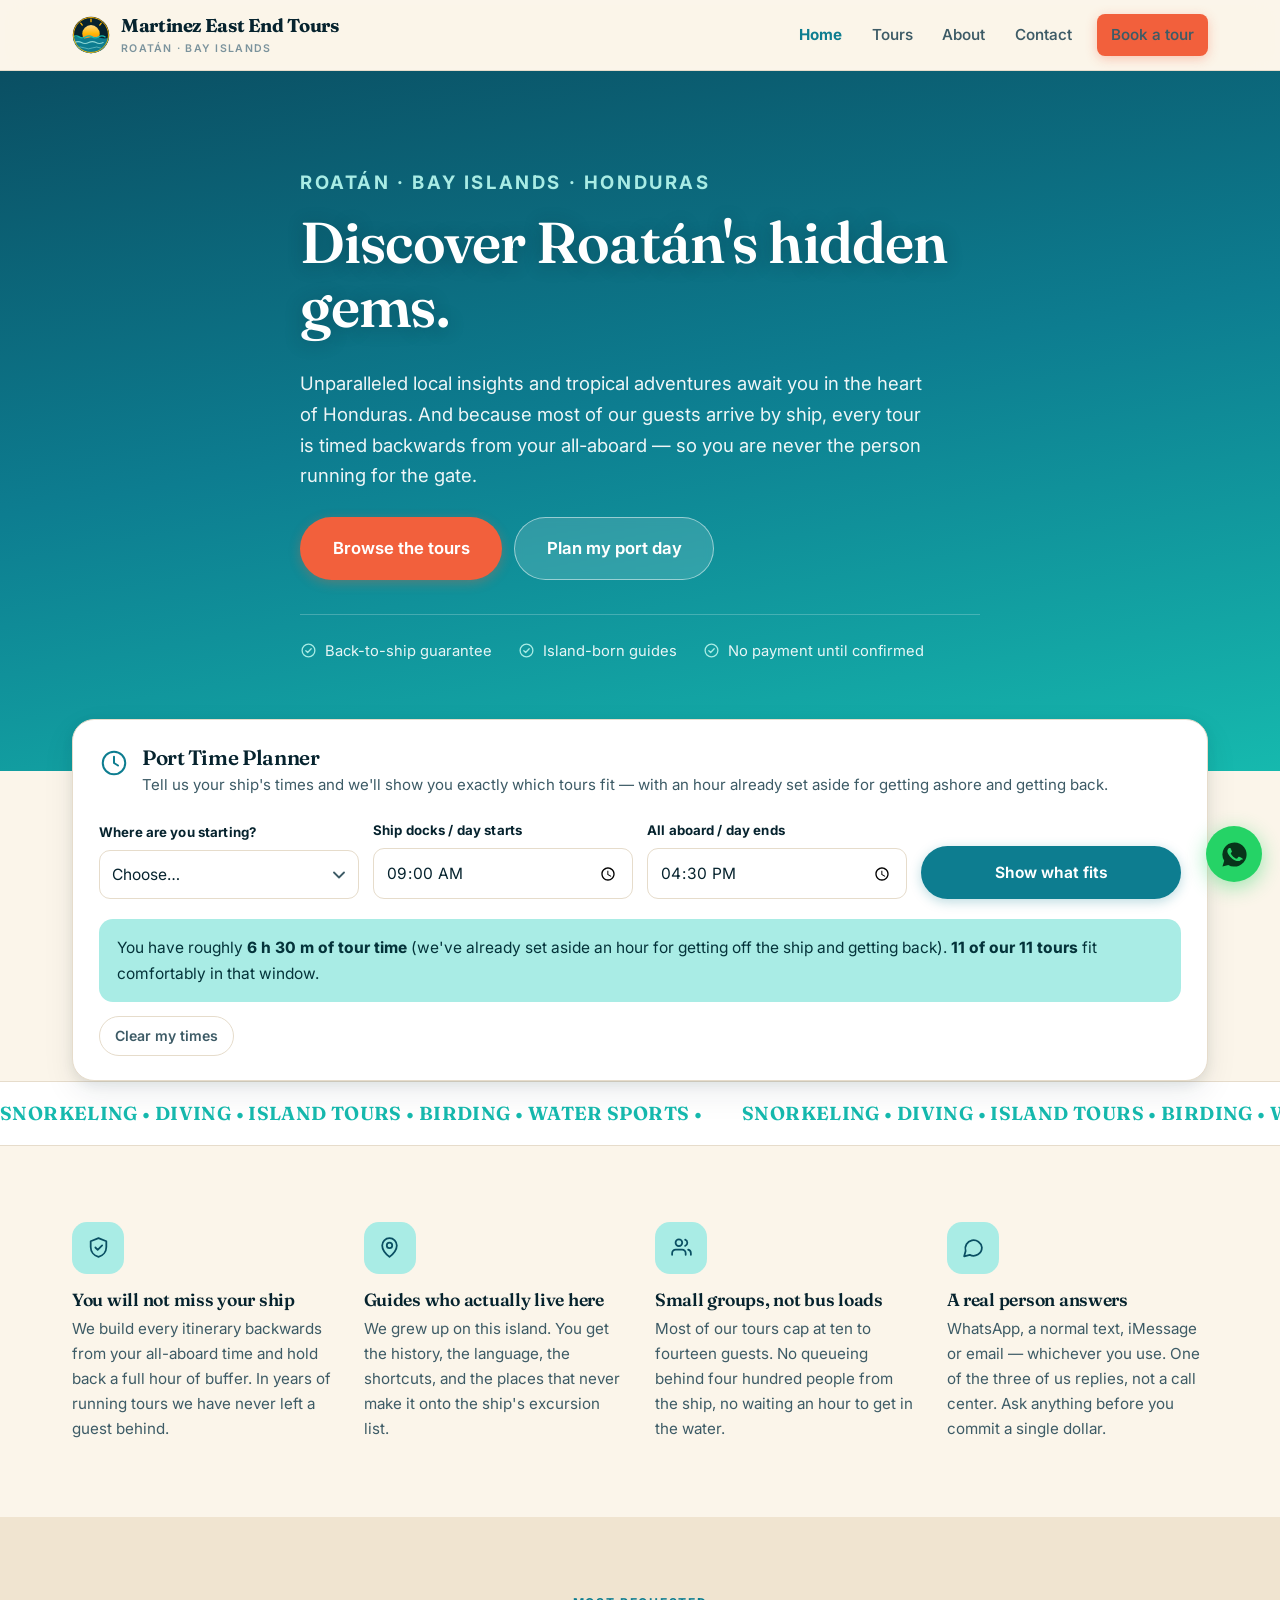
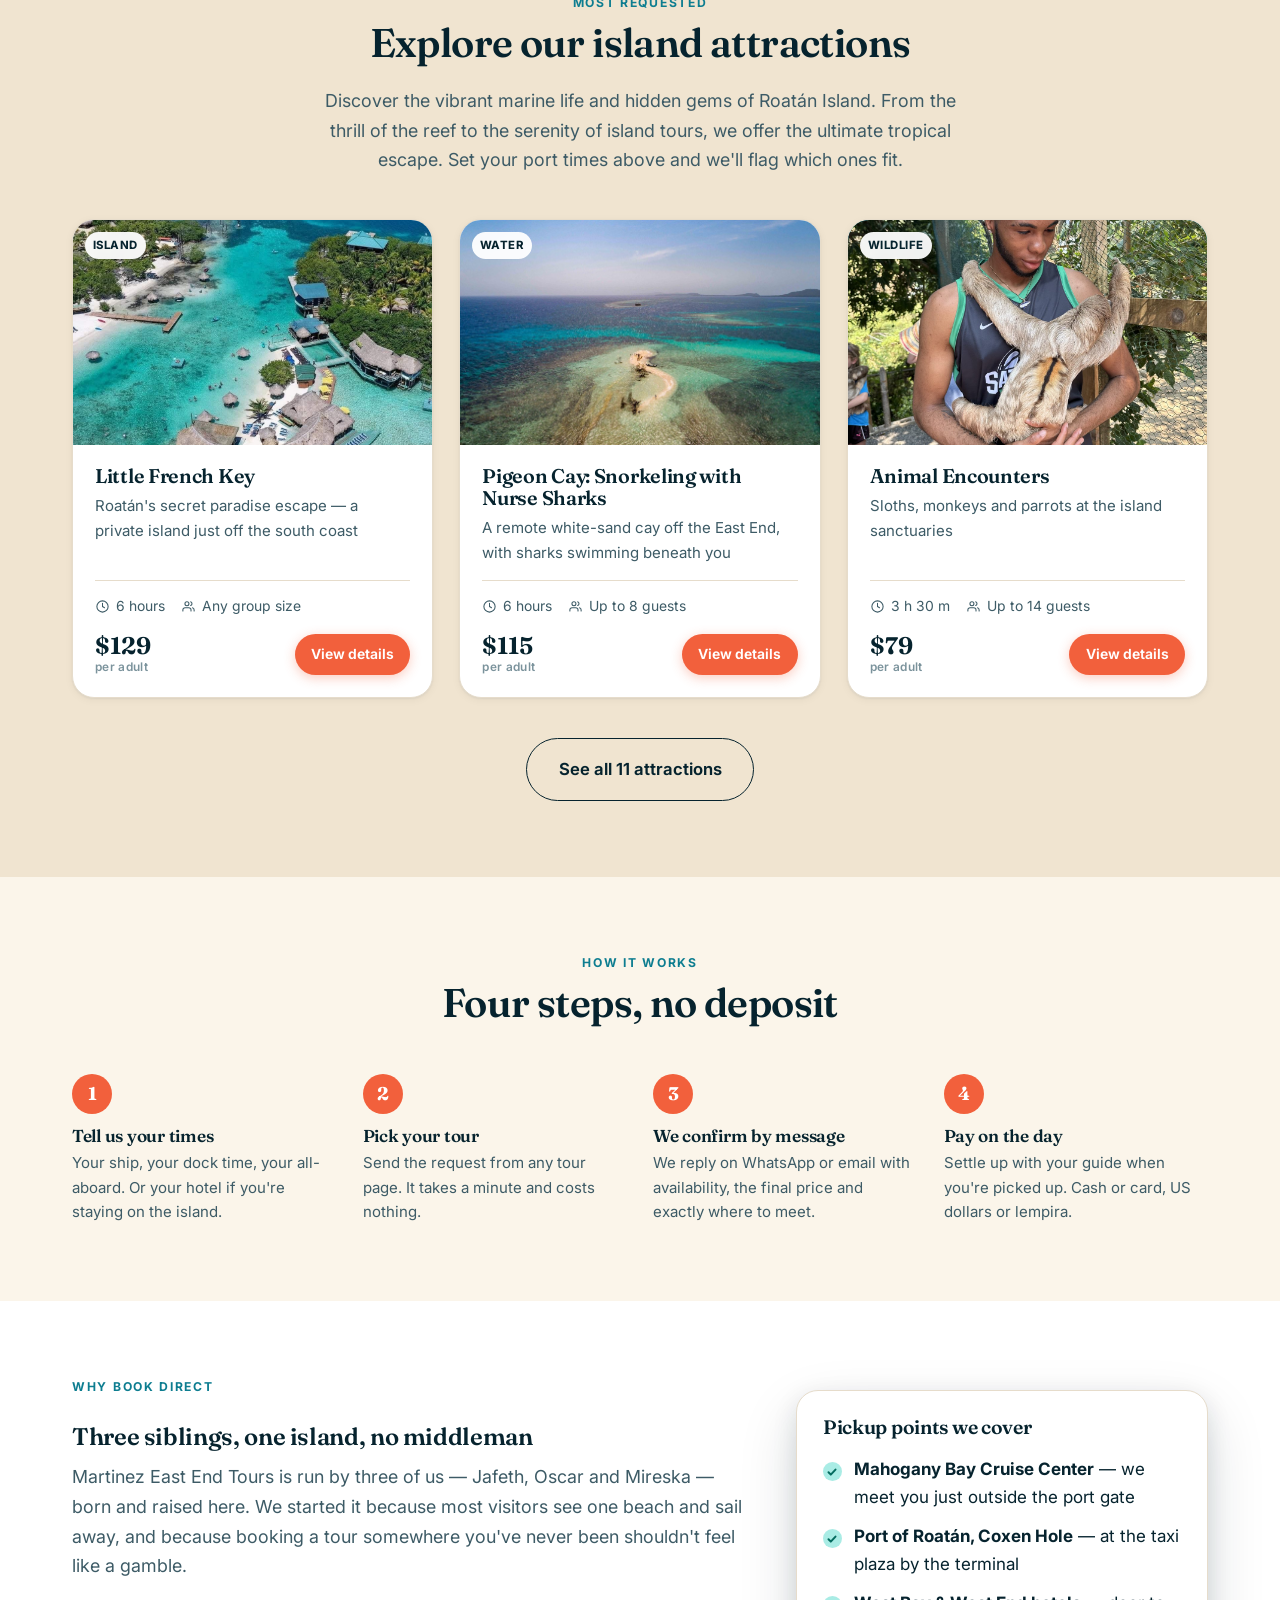
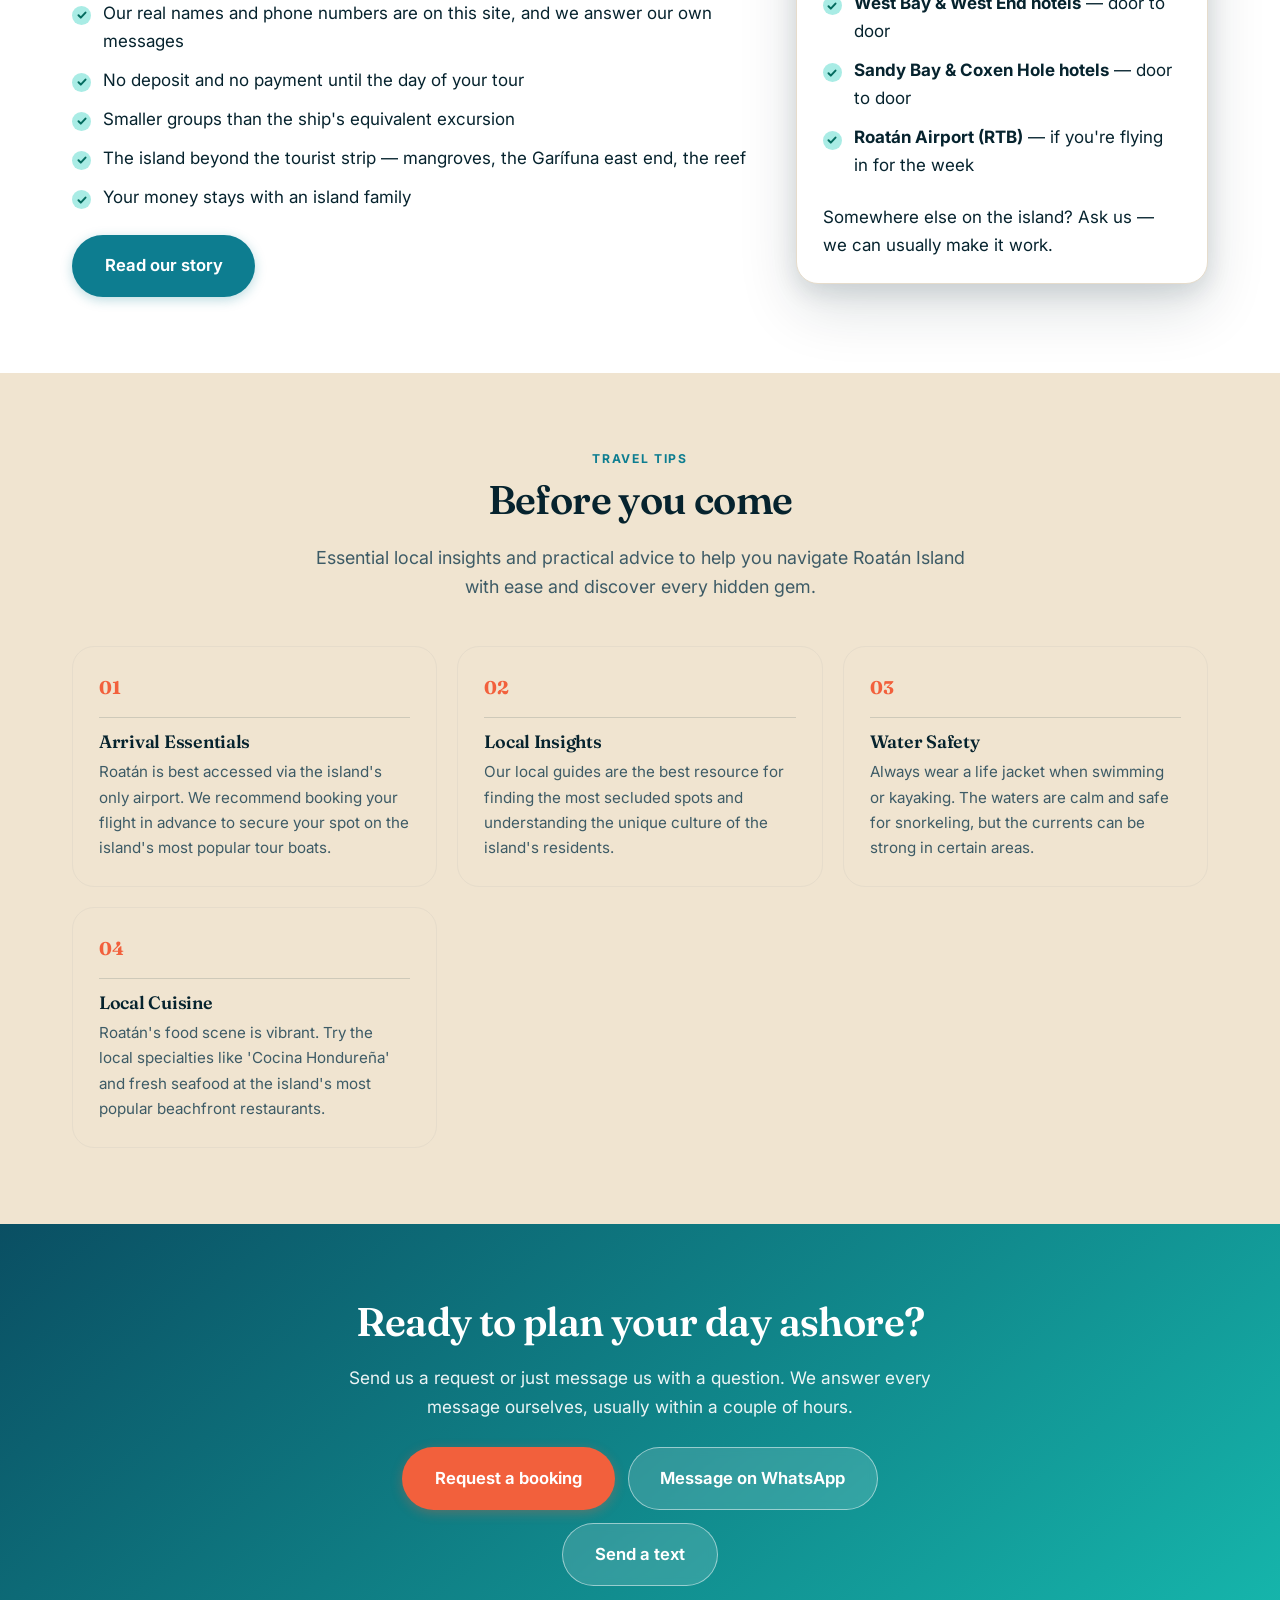
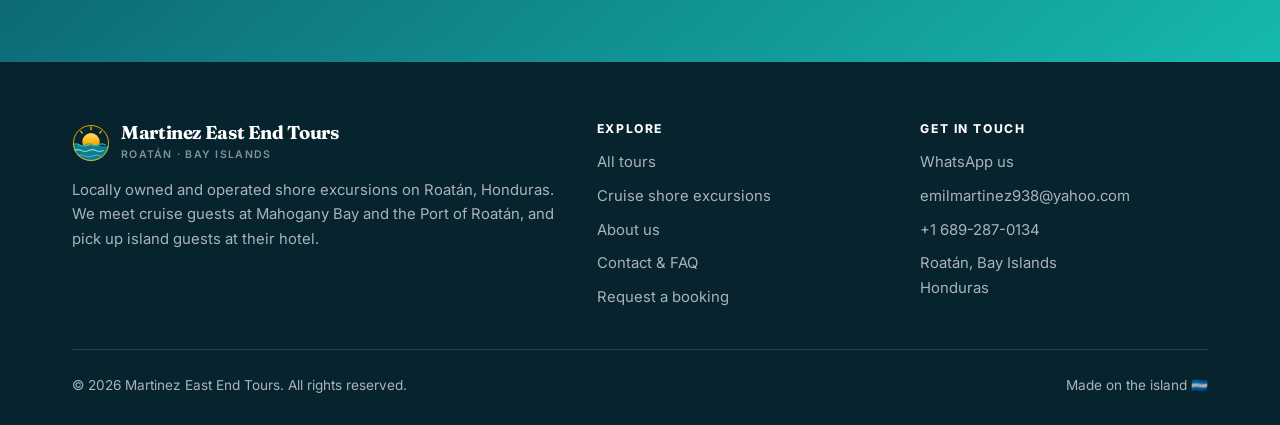
==== index.html @ 30868d9b "Replace the placeholder mark with the business's crest The site has carried a generic sun-and-waves " ====
<!DOCTYPE html>
<html lang="en">
<head>
<meta charset="utf-8">
<meta name="viewport" content="width=device-width, initial-scale=1">
<title>Roatán Shore Excursions &amp; Island Tours | Book Direct</title>
<meta name="description" content="Shore excursions in Roatán, Honduras, run by three siblings born on the island. The reef, the mangroves and the Garífuna east end — booked direct, no deposit, and every tour timed to get you back before all-aboard.">
<meta name="theme-color" content="#0d7d90">
<meta property="og:type" content="website">
<meta property="og:title" content="Roatán Shore Excursions &amp; Island Tours | Book Direct">
<meta property="og:description" content="Locally run shore excursions in Roatán, Honduras. Snorkel the reef, meet the monkeys, zip line the jungle — with pickup at Mahogany Bay and the Port of Roatán, and every tour timed to get you back before all-aboard.">
<meta property="og:locale" content="en_US">
<meta property="og:image" content="assets/img/logo-1024.png">
<meta name="twitter:card" content="summary">
<link rel="icon" type="image/svg+xml" href="assets/img/logo-icon.svg">
<link rel="icon" type="image/png" sizes="32x32" href="assets/img/icon-32.png">
<link rel="apple-touch-icon" sizes="180x180" href="assets/img/icon-180.png">
<link rel="preconnect" href="https://fonts.googleapis.com">
<link rel="preconnect" href="https://fonts.gstatic.com" crossorigin>
<link rel="stylesheet" href="https://fonts.googleapis.com/css2?family=Fraunces:opsz,wght@9..144,500;9..144,600;9..144,700&family=Inter:wght@400;500;600;700&display=swap">
<link rel="stylesheet" href="assets/css/styles.css">
</head>
<body>
<a class="skip" href="#main">Skip to content</a>
<header class="hdr">
  <div class="wrap hdr__in">
    <a class="brand" href="index.html">
      <img class="brand__mark" src="assets/img/logo-icon.svg" alt="" width="40" height="40">
      <span><span class="brand__name" data-site="name">Roatán Island Tours</span>
      <span class="brand__sub">Roatán · Bay Islands</span></span>
    </a>
    <button class="navtoggle" type="button" aria-label="Menu" aria-expanded="false"><span></span></button>
    <nav class="nav" aria-label="Main">
      <a href="index.html" aria-current="page">Home</a>
      <a href="tours.html">Tours</a>
      <a href="about.html">About</a>
      <a href="contact.html">Contact</a>
      <a class="btn btn--primary btn--sm" href="book.html">Book a tour</a>
    </nav>
  </div>
</header>
<main id="main">

  <section class="hero">
    <div class="wrap hero__in">
      <p class="eyebrow">Roatán · Bay Islands · Honduras</p>
      <h1>Discover Roatán's hidden gems.</h1>
      <p>Unparalleled local insights and tropical adventures await you in the heart of
         Honduras. And because most of our guests arrive by ship, every tour is timed
         backwards from your all-aboard — so you are never the person running for the gate.</p>
      <div class="hero__cta">
        <a class="btn btn--primary btn--lg" href="tours.html">Browse the tours</a>
        <a class="btn btn--light btn--lg" href="#planner-section">Plan my port day</a>
      </div>
      <div class="hero__trust">
        <span><svg width="17" height="17" viewBox="0 0 24 24" fill="none" stroke="#a9ece5" stroke-width="1.8" stroke-linecap="round" stroke-linejoin="round"><circle cx="12" cy="12" r="9"/><path d="M8.2 12.3l2.6 2.6 5-5.4"/></svg> Back-to-ship guarantee</span>
        <span><svg width="17" height="17" viewBox="0 0 24 24" fill="none" stroke="#a9ece5" stroke-width="1.8" stroke-linecap="round" stroke-linejoin="round"><circle cx="12" cy="12" r="9"/><path d="M8.2 12.3l2.6 2.6 5-5.4"/></svg> Island-born guides</span>
        <span><svg width="17" height="17" viewBox="0 0 24 24" fill="none" stroke="#a9ece5" stroke-width="1.8" stroke-linecap="round" stroke-linejoin="round"><circle cx="12" cy="12" r="9"/><path d="M8.2 12.3l2.6 2.6 5-5.4"/></svg> No payment until confirmed</span>
      </div>
    </div>
  </section>

  <section id="planner-section" class="wrap">
    <form class="planner planner--float" id="planner">
      <div class="planner__head">
        <svg width="30" height="30" viewBox="0 0 24 24" fill="none" stroke="#0d7d90" stroke-width="1.6" stroke-linecap="round" stroke-linejoin="round"><circle cx="12" cy="12" r="9"/><path d="M12 7v5l3.2 2"/></svg>
        <div>
          <h2>Port Time Planner</h2>
          <p>Tell us your ship's times and we'll show you exactly which tours fit — with an hour already set aside for getting ashore and getting back.</p>
        </div>
      </div>
      <div class="planner__grid">
        <div class="field">
          <label for="p-pickup">Where are you starting?</label>
          <select id="p-pickup" name="pickup">
            <option value="">Choose…</option>
            <option value="mahogany">Mahogany Bay Cruise Center</option>
            <option value="coxen">Port of Roatán (Coxen Hole)</option>
            <option value="hotel">My hotel on the island</option>
            <option value="airport">Roatán Airport (RTB)</option>
          </select>
        </div>
        <div class="field">
          <label for="p-arrive">Ship docks / day starts</label>
          <input type="time" id="p-arrive" name="arrive" value="09:00">
        </div>
        <div class="field">
          <label for="p-aboard">All aboard / day ends</label>
          <input type="time" id="p-aboard" name="aboard" value="16:30">
        </div>
        <div class="field">
          <span class="label" aria-hidden="true">&nbsp;</span>
          <button class="btn btn--sea" type="submit">Show what fits</button>
        </div>
      </div>
      <div class="planner__out" id="plannerOut" role="status" aria-live="polite"></div>
      <p style="margin:14px 0 0"><button type="button" class="chip" id="plannerReset">Clear my times</button></p>
    </form>
  </section>

  <div class="marquee" aria-hidden="true">
    <div class="marquee__in">
      <span>SNORKELING • DIVING • ISLAND TOURS • BIRDING • WATER SPORTS •</span>
      <span>SNORKELING • DIVING • ISLAND TOURS • BIRDING • WATER SPORTS •</span>
    </div>
  </div>

  <section class="section">
    <div class="wrap">
      <div class="feats">
        <div class="feat">
          <div class="feat__ico"><svg width="25" height="25" viewBox="0 0 24 24" fill="none" stroke="#0a4f63" stroke-width="1.7" stroke-linecap="round" stroke-linejoin="round"><path d="M12 3l7.5 3v5.5c0 4.5-3.1 8.3-7.5 9.5-4.4-1.2-7.5-5-7.5-9.5V6z"/><path d="M9 12l2.2 2.2L15.5 10"/></svg></div>
          <h3>You will not miss your ship</h3>
          <p>We build every itinerary backwards from your all-aboard time and hold back a full hour of buffer. In years of running tours we have never left a guest behind.</p>
        </div>
        <div class="feat">
          <div class="feat__ico"><svg width="25" height="25" viewBox="0 0 24 24" fill="none" stroke="#0a4f63" stroke-width="1.7" stroke-linecap="round" stroke-linejoin="round"><path d="M12 21s7-5.6 7-11a7 7 0 1 0-14 0c0 5.4 7 11 7 11z"/><circle cx="12" cy="10" r="2.6"/></svg></div>
          <h3>Guides who actually live here</h3>
          <p>We grew up on this island. You get the history, the language, the shortcuts, and the places that never make it onto the ship's excursion list.</p>
        </div>
        <div class="feat">
          <div class="feat__ico"><svg width="25" height="25" viewBox="0 0 24 24" fill="none" stroke="#0a4f63" stroke-width="1.7" stroke-linecap="round" stroke-linejoin="round"><path d="M16 19v-1.6a3.4 3.4 0 0 0-3.4-3.4H6.4A3.4 3.4 0 0 0 3 17.4V19"/><circle cx="9.5" cy="7.5" r="3.2"/><path d="M21 19v-1.6a3.4 3.4 0 0 0-2.6-3.3"/><path d="M15.5 4.5a3.2 3.2 0 0 1 0 6"/></svg></div>
          <h3>Small groups, not bus loads</h3>
          <p>Most of our tours cap at ten to fourteen guests. No queueing behind four hundred people from the ship, no waiting an hour to get in the water.</p>
        </div>
        <div class="feat">
          <div class="feat__ico"><svg width="25" height="25" viewBox="0 0 24 24" fill="none" stroke="#0a4f63" stroke-width="1.7" stroke-linecap="round" stroke-linejoin="round"><path d="M21 12a8 8 0 0 1-11.6 7.1L4 20.5l1.4-5.2A8 8 0 1 1 21 12z"/></svg></div>
          <h3>A real person answers</h3>
          <p>WhatsApp, a normal text, iMessage or email — whichever you use. One of the three of us replies, not a call center. Ask anything before you commit a single dollar.</p>
        </div>
      </div>
    </div>
  </section>

  <section class="section section--sand">
    <div class="wrap">
      <div class="center narrow" style="margin-bottom:44px">
        <p class="eyebrow">Most requested</p>
        <h2>Explore our island attractions</h2>
        <p class="lede">Discover the vibrant marine life and hidden gems of Roatán Island. From the thrill of the reef to the serenity of island tours, we offer the ultimate tropical escape. Set your port times above and we'll flag which ones fit.</p>
      </div>
      <div class="grid" id="featured"></div>
      <div class="center" style="margin-top:40px">
        <a class="btn btn--ghost btn--lg" href="tours.html">See all 11 attractions</a>
      </div>
    </div>
  </section>

  <section class="section">
    <div class="wrap">
      <div class="center narrow" style="margin-bottom:48px">
        <p class="eyebrow">How it works</p>
        <h2>Four steps, no deposit</h2>
      </div>
      <div class="steps">
        <div class="step">
          <h3>Tell us your times</h3>
          <p>Your ship, your dock time, your all-aboard. Or your hotel if you're staying on the island.</p>
        </div>
        <div class="step">
          <h3>Pick your tour</h3>
          <p>Send the request from any tour page. It takes a minute and costs nothing.</p>
        </div>
        <div class="step">
          <h3>We confirm by message</h3>
          <p>We reply on WhatsApp or email with availability, the final price and exactly where to meet.</p>
        </div>
        <div class="step">
          <h3>Pay on the day</h3>
          <p>Settle up with your guide when you're picked up. Cash or card, US dollars or lempira.</p>
        </div>
      </div>
    </div>
  </section>

  <section class="section section--white">
    <div class="wrap">
      <div class="detail" style="align-items:center">
        <div>
          <p class="eyebrow">Why book direct</p>
          <h2>Three siblings, one island, no middleman</h2>
          <p class="lede">Martinez East End Tours is run by three of us — Jafeth, Oscar and Mireska — born and raised here. We started it because most visitors see one beach and sail away, and because booking a tour somewhere you've never been shouldn't feel like a gamble.</p>
          <ul class="ticks">
            <li>Our real names and phone numbers are on this site, and we answer our own messages</li>
            <li>No deposit and no payment until the day of your tour</li>
            <li>Smaller groups than the ship's equivalent excursion</li>
            <li>The island beyond the tourist strip — mangroves, the Garífuna east end, the reef</li>
            <li>Your money stays with an island family</li>
          </ul>
          <a class="btn btn--sea btn--lg" href="about.html">Read our story</a>
        </div>
        <div>
          <div class="planner" style="box-shadow:var(--shadow-lg)">
            <h3 style="margin-bottom:16px">Pickup points we cover</h3>
            <ul class="ticks">
              <li><strong>Mahogany Bay Cruise Center</strong> — we meet you just outside the port gate</li>
              <li><strong>Port of Roatán, Coxen Hole</strong> — at the taxi plaza by the terminal</li>
              <li><strong>West Bay &amp; West End hotels</strong> — door to door</li>
              <li><strong>Sandy Bay &amp; Coxen Hole hotels</strong> — door to door</li>
              <li><strong>Roatán Airport (RTB)</strong> — if you're flying in for the week</li>
            </ul>
            <p class="hint" style="margin:0">Somewhere else on the island? Ask us — we can usually make it work.</p>
          </div>
        </div>
      </div>
    </div>
  </section>

  <!-- =====================================================================
       ✏️  REAL REVIEWS GO HERE
       Once you have genuine reviews from guests, paste them in below and
       delete this comment. Never publish invented reviews — it is illegal
       in many countries and it is the fastest way to lose a Tripadvisor
       listing. Ask every happy guest for one; you will have plenty quickly.

       <section class="section section--sand">
         <div class="wrap">
           <div class="center narrow" style="margin-bottom:44px">
             <p class="eyebrow">Guest reviews</p>
             <h2>What our guests say</h2>
           </div>
           <div class="grid">
             <article class="card"><div class="card__body">
               <p>"Their words here."</p>
               <p class="card__tag"><strong>Guest name</strong> · Ship or month</p>
             </div></article>
           </div>
         </div>
       </section>
  ====================================================================== -->

  <section class="section section--sand">
    <div class="wrap">
      <div class="center narrow" style="margin-bottom:44px">
        <p class="eyebrow">Travel tips</p>
        <h2>Before you come</h2>
        <p class="lede">Essential local insights and practical advice to help you navigate Roatán Island with ease and discover every hidden gem.</p>
      </div>
      <div class="tips" id="tips"></div>
    </div>
  </section>

  <section class="section cta">
    <div class="wrap narrow">
      <h2>Ready to plan your day ashore?</h2>
      <p>Send us a request or just message us with a question. We answer every message ourselves, usually within a couple of hours.</p>
      <div class="cta__btns">
        <a class="btn btn--primary btn--lg" href="book.html">Request a booking</a>
        <a class="btn btn--light btn--lg" data-wa="" href="#">Message on WhatsApp</a>
        <a class="btn btn--light btn--lg" data-sms="" href="#">Send a text</a>
      </div>
    </div>
  </section>

</main>
<footer class="ftr">
  <div class="wrap">
    <div class="ftr__grid">
      <div class="ftr__brand">
        <a class="brand" href="index.html">
          <img class="brand__mark" src="assets/img/logo-icon.svg" alt="" width="40" height="40">
          <span><span class="brand__name" data-site="name">Roatán Island Tours</span>
          <span class="brand__sub">Roatán · Bay Islands</span></span>
        </a>
        <p>Locally owned and operated shore excursions on Roatán, Honduras. We meet cruise guests at Mahogany Bay and the Port of Roatán, and pick up island guests at their hotel.</p>
        <div class="ftr__social">
          <a data-social="facebook" href="#" aria-label="Facebook"><svg width="19" height="19" viewBox="0 0 24 24" fill="currentColor"><path d="M14 9h3V6h-3c-2.2 0-4 1.8-4 4v2H8v3h2v7h3v-7h3l1-3h-4v-2c0-.6.4-1 1-1z"/></svg></a>
          <a data-social="instagram" href="#" aria-label="Instagram"><svg width="19" height="19" viewBox="0 0 24 24" fill="none" stroke="currentColor" stroke-width="1.9"><rect x="3.5" y="3.5" width="17" height="17" rx="5"/><circle cx="12" cy="12" r="3.8"/><circle cx="17.2" cy="6.9" r="1.2" fill="currentColor" stroke="none"/></svg></a>
          <a data-social="tripadvisor" href="#" aria-label="Tripadvisor"><svg width="19" height="19" viewBox="0 0 24 24" fill="none" stroke="currentColor" stroke-width="1.9"><circle cx="7.5" cy="12.5" r="4"/><circle cx="16.5" cy="12.5" r="4"/><path d="M7.5 12.5h.01M16.5 12.5h.01" stroke-width="2.6" stroke-linecap="round"/><path d="M9 7.5c2-1 4-1 6 0"/></svg></a>
        </div>
      </div>
      <div>
        <h4>Explore</h4>
        <ul>
          <li><a href="tours.html">All tours</a></li>
          <li><a href="tours.html">Cruise shore excursions</a></li>
          <li><a href="about.html">About us</a></li>
          <li><a href="contact.html">Contact &amp; FAQ</a></li>
          <li><a href="book.html">Request a booking</a></li>
        </ul>
      </div>
      <div>
        <h4>Get in touch</h4>
        <ul>
          <li><a data-wa="" href="#">WhatsApp us</a></li>
          <li><a data-mailto href="#"></a></li>
          <li><a data-tel href="#"></a></li>
          <li>Roatán, Bay Islands<br>Honduras</li>
        </ul>
      </div>
    </div>
    <div class="ftr__base">
      <span>&copy; <span id="year">2026</span> <span data-site="name">Roatán Island Tours</span>. All rights reserved.</span>
      <span>Made on the island 🇭🇳</span>
    </div>
  </div>
</footer>
<a class="wafloat" data-wa="" href="#" aria-label="Chat with us on WhatsApp">
  <svg width="29" height="29" viewBox="0 0 24 24" fill="#08341a"><path d="M12 2a10 10 0 0 0-8.5 15.2L2 22l4.9-1.4A10 10 0 1 0 12 2zm5.6 14.1c-.2.7-1.4 1.3-1.9 1.3-.5.1-1.1.1-1.8-.1-.4-.1-1-.3-1.7-.6-2.9-1.3-4.8-4.3-5-4.5-.1-.2-1.1-1.5-1.1-2.9s.7-2 1-2.3c.2-.3.5-.4.7-.4h.5c.2 0 .4 0 .6.5s.8 2 .9 2.1c.1.2.1.3 0 .5s-.2.4-.3.5l-.4.5c-.2.2-.3.3-.1.7.2.3.9 1.5 1.9 2.4 1.3 1.1 2.3 1.5 2.6 1.6.3.2.5.1.7-.1s.8-.9 1-1.2c.2-.3.4-.3.7-.2s1.8.9 2.1 1c.3.2.5.2.6.4.1.1.1.6-.1 1.3z"/></svg>
</a>
<script src="assets/js/data.js"></script>
<script src="assets/js/app.js"></script>
</body>
</html>
---- assets/css/styles.css ----
/* =====================================================================
   Roatán Island Tours — stylesheet
   Palette: deep sea, turquoise shallows, sand, coral, sun
   ===================================================================== */

:root{
  --ink:        #06232e;
  --ink-soft:   #3d5b66;
  --ink-faint:  #7b939c;
  --sea-deep:   #0a4f63;
  --sea:        #0d7d90;
  --turq:       #16b9ae;
  --turq-light: #a9ece5;
  --sand:       #fbf5ea;
  --sand-deep:  #f0e4d0;
  --coral:      #f2603c;
  --coral-dark: #d64a28;
  --sun:        #ffb703;
  --white:      #ffffff;
  --line:       #e6dccb;

  --radius:   14px;
  --radius-lg:22px;
  --shadow-sm: 0 1px 2px rgba(6,35,46,.06), 0 2px 8px rgba(6,35,46,.05);
  --shadow:    0 4px 12px rgba(6,35,46,.08), 0 12px 32px rgba(6,35,46,.08);
  --shadow-lg: 0 8px 24px rgba(6,35,46,.12), 0 24px 60px rgba(6,35,46,.14);

  --serif: "Fraunces", "Iowan Old Style", Georgia, "Times New Roman", serif;
  --sans:  "Inter", -apple-system, BlinkMacSystemFont, "Segoe UI", Roboto, Helvetica, Arial, sans-serif;

  --wrap: 1180px;
}

*,*::before,*::after{ box-sizing:border-box; }

html{ scroll-behavior:smooth; -webkit-text-size-adjust:100%; }
@media (prefers-reduced-motion:reduce){
  html{ scroll-behavior:auto; }
  *,*::before,*::after{ animation-duration:.001ms!important; transition-duration:.001ms!important; }
}

body{
  margin:0;
  font-family:var(--sans);
  font-size:17px;
  line-height:1.65;
  color:var(--ink);
  background:var(--sand);
  -webkit-font-smoothing:antialiased;
}

img{ max-width:100%; display:block; }
a{ color:var(--sea); }

h1,h2,h3,h4{
  font-family:var(--serif);
  font-weight:600;
  line-height:1.12;
  letter-spacing:-.015em;
  color:var(--ink);
  margin:0 0 .5em;
}
h1{ font-size:clamp(2.1rem, 5.2vw, 3.6rem); }
h2{ font-size:clamp(1.65rem, 3.4vw, 2.5rem); }
h3{ font-size:1.22rem; }
p{ margin:0 0 1em; }

.wrap{ width:100%; max-width:var(--wrap); margin-inline:auto; padding-inline:22px; }
.section{ padding:76px 0; }
.section--tight{ padding:48px 0; }
.section--sand{ background:var(--sand-deep); }
.section--white{ background:var(--white); }
.center{ text-align:center; }
.narrow{ max-width:660px; margin-inline:auto; }

.eyebrow{
  font-size:.76rem; font-weight:700; letter-spacing:.14em; text-transform:uppercase;
  color:var(--sea); margin:0 0 .7em;
}
.lede{ font-size:1.12rem; color:var(--ink-soft); }

/* ---------- buttons ---------- */
.btn{
  display:inline-flex; align-items:center; justify-content:center; gap:.5em;
  font:inherit; font-weight:650; font-size:.97rem;
  padding:.82em 1.5em; border-radius:100px; border:1.5px solid transparent;
  text-decoration:none; cursor:pointer; text-align:center;
  transition:transform .16s ease, box-shadow .16s ease, background .16s ease, color .16s ease;
}
.btn:active{ transform:translateY(1px); }
.btn--primary{ background:var(--coral); color:#fff; box-shadow:0 3px 12px rgba(242,96,60,.32); }
.btn--primary:hover{ background:var(--coral-dark); box-shadow:0 6px 20px rgba(242,96,60,.4); }
.btn--sea{ background:var(--sea); color:#fff; box-shadow:0 3px 12px rgba(13,125,144,.28); }
.btn--sea:hover{ background:var(--sea-deep); }
.btn--ghost{ background:transparent; color:var(--ink); border-color:var(--ink); }
.btn--ghost:hover{ background:var(--ink); color:#fff; }
.btn--light{ background:rgba(255,255,255,.14); color:#fff; border-color:rgba(255,255,255,.5); backdrop-filter:blur(4px); }
.btn--light:hover{ background:#fff; color:var(--ink); }
.btn--wa{ background:#25d366; color:#08341a; box-shadow:0 3px 12px rgba(37,211,102,.34); }
.btn--wa:hover{ background:#1eb955; }
.btn--block{ width:100%; }
.btn--lg{ padding:1em 1.9em; font-size:1.04rem; }
.btn--sm{ padding:.6em 1.1em; font-size:.87rem; }

/* ---------- header ---------- */
.hdr{
  position:sticky; top:0; z-index:60;
  background:rgba(251,245,234,.93);
  backdrop-filter:saturate(1.6) blur(12px);
  border-bottom:1px solid var(--line);
}
.hdr__in{ display:flex; align-items:center; gap:20px; min-height:70px; }
.brand{ display:flex; align-items:center; gap:11px; text-decoration:none; color:var(--ink); margin-right:auto; }
.brand__mark{ flex:none; width:38px; height:38px; }
.brand__name{ font-family:var(--serif); font-weight:700; font-size:1.16rem; line-height:1.1; letter-spacing:-.02em; }
.brand__sub{ display:block; font-family:var(--sans); font-size:.66rem; font-weight:600;
  letter-spacing:.12em; text-transform:uppercase; color:var(--ink-faint); }

.nav{ display:flex; align-items:center; gap:4px; }
.nav a{
  text-decoration:none; color:var(--ink-soft); font-weight:550; font-size:.95rem;
  padding:.5em .85em; border-radius:8px; transition:color .15s, background .15s;
}
.nav a:hover{ color:var(--ink); background:rgba(13,125,144,.09); }
.nav a[aria-current="page"]{ color:var(--sea); font-weight:700; }
.hdr .btn{ margin-left:8px; }

.navtoggle{
  display:none; width:44px; height:44px; border:1px solid var(--line); border-radius:11px;
  background:var(--white); cursor:pointer; padding:0; align-items:center; justify-content:center;
}
.navtoggle span{ display:block; width:19px; height:2px; background:var(--ink); border-radius:2px; position:relative; }
.navtoggle span::before,.navtoggle span::after{
  content:""; position:absolute; left:0; width:19px; height:2px; background:var(--ink); border-radius:2px;
}
.navtoggle span::before{ top:-6px; } .navtoggle span::after{ top:6px; }

@media (max-width:900px){
  .navtoggle{ display:flex; }
  .nav{
    position:absolute; top:100%; left:0; right:0; flex-direction:column; align-items:stretch; gap:2px;
    background:var(--white); border-bottom:1px solid var(--line); padding:12px 22px 20px;
    box-shadow:var(--shadow); display:none;
  }
  .nav[data-open="true"]{ display:flex; }
  .nav a{ padding:.75em .6em; font-size:1.02rem; }
  .hdr .btn{ margin:8px 0 0; }
}

/* ---------- hero ---------- */
.hero{ position:relative; overflow:hidden; background:linear-gradient(170deg,#0a4f63 0%,#0d7d90 48%,#16b9ae 100%); color:#fff; }
.hero__art{ position:absolute; inset:0; width:100%; height:100%; object-fit:cover; opacity:.9; }
.hero__in{ position:relative; z-index:2; padding:96px 0 108px; max-width:680px; }
.hero h1{ color:#fff; text-shadow:0 2px 18px rgba(4,32,42,.3); }
.hero p{ font-size:1.16rem; color:rgba(255,255,255,.93); max-width:34em; }
.hero .eyebrow{ color:var(--turq-light); }
.hero__cta{ display:flex; flex-wrap:wrap; gap:12px; margin-top:26px; }
.hero__trust{ display:flex; flex-wrap:wrap; gap:10px 26px; margin-top:34px; padding-top:24px;
  border-top:1px solid rgba(255,255,255,.22); font-size:.92rem; color:rgba(255,255,255,.9); }
.hero__trust span{ display:flex; align-items:center; gap:8px; }
.hero__trust svg{ flex:none; }

.page-hero{ background:linear-gradient(165deg,var(--sea-deep),var(--sea)); color:#fff; padding:60px 0 66px; }
.page-hero h1{ color:#fff; margin-bottom:.3em; }
.page-hero p{ color:rgba(255,255,255,.9); font-size:1.08rem; max-width:46em; margin:0; }
.page-hero .eyebrow{ color:var(--turq-light); }

/* ---------- port time planner ---------- */
.planner{
  background:var(--white); border:1px solid var(--line); border-radius:var(--radius-lg);
  padding:26px 26px 24px; box-shadow:var(--shadow);
}
.planner--float{ margin-top:-52px; position:relative; z-index:5; }
.planner__head{ display:flex; align-items:flex-start; gap:13px; margin-bottom:20px; }
.planner__head svg{ flex:none; margin-top:2px; }
.planner__head h2{ font-size:1.3rem; margin:0 0 .2em; }
.planner__head p{ margin:0; font-size:.94rem; color:var(--ink-soft); }
.planner__grid{ display:grid; grid-template-columns:repeat(auto-fit,minmax(170px,1fr)); gap:14px; align-items:end; }
.planner__out{
  margin-top:20px; padding:16px 18px; border-radius:var(--radius);
  background:var(--turq-light); color:#04333a; font-size:.97rem; display:none;
}
.planner__out[data-show="true"]{ display:block; }
.planner__out strong{ font-weight:750; }
.planner__out.is-warn{ background:#ffe6c9; color:#5c3a05; }

/* ---------- forms ---------- */
.field{ display:flex; flex-direction:column; gap:6px; }
.field > label, .label{ font-size:.83rem; font-weight:700; color:var(--ink); letter-spacing:.01em; }
.field .hint{ font-size:.8rem; color:var(--ink-faint); }
input,select,textarea{
  font:inherit; font-size:.97rem; color:var(--ink); background:var(--white);
  border:1.5px solid var(--line); border-radius:11px; padding:.68em .8em; width:100%;
  transition:border-color .15s, box-shadow .15s;
}
input:focus,select:focus,textarea:focus{
  outline:none; border-color:var(--turq); box-shadow:0 0 0 3px rgba(22,185,174,.2);
}
textarea{ resize:vertical; min-height:96px; }
select{
  appearance:none;
  background-image:url("data:image/svg+xml,%3Csvg xmlns='http://www.w3.org/2000/svg' width='12' height='8' viewBox='0 0 12 8'%3E%3Cpath d='M1 1.5 6 6.5l5-5' stroke='%233d5b66' stroke-width='1.8' fill='none' stroke-linecap='round' stroke-linejoin='round'/%3E%3C/svg%3E");
  background-repeat:no-repeat; background-position:right .85em center; padding-right:2.3em;
}
:focus-visible{ outline:3px solid var(--turq); outline-offset:2px; }
.field--err input,.field--err select,.field--err textarea{ border-color:var(--coral); }
.err{ font-size:.8rem; color:var(--coral-dark); font-weight:600; display:none; }
.field--err .err{ display:block; }

/* ---------- filter bar ---------- */
.filters{ display:flex; flex-wrap:wrap; gap:10px; align-items:center; margin-bottom:12px; }
.chip{
  font:inherit; font-size:.88rem; font-weight:600; cursor:pointer;
  padding:.5em 1.05em; border-radius:100px; border:1.5px solid var(--line);
  background:var(--white); color:var(--ink-soft); transition:all .15s;
}
.chip:hover{ border-color:var(--turq); color:var(--sea); }
.chip[aria-pressed="true"]{ background:var(--sea); border-color:var(--sea); color:#fff; }
.resultbar{ display:flex; flex-wrap:wrap; gap:12px; justify-content:space-between; align-items:center;
  margin:22px 0 26px; padding-bottom:16px; border-bottom:1px solid var(--line); }
.resultbar__count{ font-size:.95rem; color:var(--ink-soft); }
.resultbar__count b{ color:var(--ink); }

/* ---------- tour cards ---------- */
.grid{ display:grid; gap:26px; grid-template-columns:repeat(auto-fill,minmax(320px,1fr)); }
.card{
  background:var(--white); border:1px solid var(--line); border-radius:var(--radius-lg);
  overflow:hidden; display:flex; flex-direction:column;
  transition:transform .2s ease, box-shadow .2s ease; box-shadow:var(--shadow-sm);
}
.card:hover{ transform:translateY(-4px); box-shadow:var(--shadow-lg); }
.card__media{ position:relative; aspect-ratio:16/10; overflow:hidden; background:var(--sea); }
.card__media img,.card__media svg{ width:100%; height:100%; object-fit:cover; display:block; }
.card__badges{ position:absolute; top:12px; left:12px; right:12px; display:flex; flex-wrap:wrap; gap:6px; }
.badge{
  font-size:.71rem; font-weight:750; letter-spacing:.04em; text-transform:uppercase;
  padding:.36em .7em; border-radius:100px; background:rgba(255,255,255,.94); color:var(--ink);
  backdrop-filter:blur(4px);
}
.badge--fit{ background:var(--turq); color:#03302c; }
.badge--tight{ background:var(--sun); color:#4a3400; }
.badge--no{ background:rgba(6,35,46,.82); color:#fff; }
.card__body{ padding:20px 22px 22px; display:flex; flex-direction:column; flex:1; }
.card__cat{ font-size:.73rem; font-weight:750; letter-spacing:.1em; text-transform:uppercase; color:var(--sea); margin-bottom:.5em; }
.card h3{ margin:0 0 .35em; font-size:1.24rem; }
.card h3 a{ color:inherit; text-decoration:none; }
.card h3 a:hover{ color:var(--sea); }
.card__tag{ font-size:.94rem; color:var(--ink-soft); margin:0 0 14px; }
.card__meta{ display:flex; flex-wrap:wrap; gap:8px 16px; font-size:.87rem; color:var(--ink-soft);
  padding-top:14px; margin-top:auto; border-top:1px solid var(--line); }
.card__meta span{ display:flex; align-items:center; gap:6px; }
.card__foot{ display:flex; align-items:center; justify-content:space-between; gap:12px; margin-top:16px; }
.price{ font-family:var(--serif); font-size:1.5rem; font-weight:650; color:var(--ink); line-height:1; }
.price small{ display:block; font-family:var(--sans); font-size:.74rem; font-weight:600;
  color:var(--ink-faint); letter-spacing:.03em; margin-top:4px; }
.card.is-dim{ opacity:.5; }

.empty{ text-align:center; padding:70px 20px; color:var(--ink-soft); }
.empty h3{ margin-bottom:.4em; }

/* ---------- feature strip ---------- */
.feats{ display:grid; gap:30px; grid-template-columns:repeat(auto-fit,minmax(240px,1fr)); }
.feat__ico{
  width:52px; height:52px; border-radius:15px; background:var(--turq-light);
  display:flex; align-items:center; justify-content:center; margin-bottom:16px;
}
.feat h3{ font-size:1.1rem; margin-bottom:.35em; }
.feat p{ font-size:.95rem; color:var(--ink-soft); margin:0; }

/* ---------- steps ---------- */
.steps{ display:grid; gap:26px; grid-template-columns:repeat(auto-fit,minmax(230px,1fr)); counter-reset:s; }
.step{ position:relative; padding-top:52px; }
.step::before{
  counter-increment:s; content:counter(s);
  position:absolute; top:0; left:0; width:40px; height:40px; border-radius:50%;
  background:var(--coral); color:#fff; font-family:var(--serif); font-weight:700; font-size:1.15rem;
  display:flex; align-items:center; justify-content:center;
}
.step h3{ font-size:1.08rem; margin-bottom:.3em; }
.step p{ font-size:.94rem; color:var(--ink-soft); margin:0; }

/* ---------- tour detail ---------- */
.detail{ display:grid; gap:44px; grid-template-columns:minmax(0,1.65fr) minmax(300px,1fr); align-items:start; }
@media (max-width:940px){ .detail{ grid-template-columns:1fr; } }
.detail__media{ border-radius:var(--radius-lg); overflow:hidden; aspect-ratio:16/9; box-shadow:var(--shadow); background:var(--sea); }
.detail__media img,.detail__media svg{ width:100%; height:100%; object-fit:cover; }
.detail h2{ font-size:1.5rem; margin-top:1.6em; }
.detail h2:first-of-type{ margin-top:1.1em; }

.speclist{ display:grid; gap:14px; grid-template-columns:repeat(auto-fit,minmax(150px,1fr));
  padding:20px; background:var(--white); border:1px solid var(--line); border-radius:var(--radius); margin:22px 0; }
.spec__k{ font-size:.73rem; font-weight:750; letter-spacing:.09em; text-transform:uppercase; color:var(--ink-faint); }
.spec__v{ font-weight:650; font-size:1.02rem; }

.ticks{ list-style:none; padding:0; margin:0 0 1.4em; display:grid; gap:11px; }
.ticks li{ position:relative; padding-left:31px; }
.ticks li::before{
  content:""; position:absolute; left:0; top:.42em; width:19px; height:19px; border-radius:50%;
  background:var(--turq-light);
  background-image:url("data:image/svg+xml,%3Csvg xmlns='http://www.w3.org/2000/svg' width='12' height='12' viewBox='0 0 12 12'%3E%3Cpath d='M2.5 6.3 4.8 8.6 9.5 3.6' stroke='%23046b5f' stroke-width='2' fill='none' stroke-linecap='round' stroke-linejoin='round'/%3E%3C/svg%3E");
  background-repeat:no-repeat; background-position:center;
}
.ticks--x li::before{
  background:#f6ddd6;
  background-image:url("data:image/svg+xml,%3Csvg xmlns='http://www.w3.org/2000/svg' width='10' height='10' viewBox='0 0 10 10'%3E%3Cpath d='M2 2l6 6M8 2l-6 6' stroke='%23b03c1c' stroke-width='2' stroke-linecap='round'/%3E%3C/svg%3E");
  background-repeat:no-repeat; background-position:center;
}
.twocol{ display:grid; gap:0 40px; grid-template-columns:repeat(auto-fit,minmax(240px,1fr)); }

.timeline{ list-style:none; padding:0; margin:0; }
.timeline li{ position:relative; padding:0 0 22px 30px; border-left:2px solid var(--line); }
.timeline li:last-child{ border-left-color:transparent; padding-bottom:0; }
.timeline li::before{
  content:""; position:absolute; left:-7px; top:.45em; width:12px; height:12px;
  border-radius:50%; background:var(--white); border:2.5px solid var(--turq);
}

.bookbox{
  position:sticky; top:92px; background:var(--white); border:1px solid var(--line);
  border-radius:var(--radius-lg); padding:26px; box-shadow:var(--shadow);
}
@media (max-width:940px){ .bookbox{ position:static; } }
.bookbox .price{ font-size:2.2rem; }
.bookbox__row{ display:flex; justify-content:space-between; gap:14px; padding:11px 0;
  border-bottom:1px solid var(--line); font-size:.93rem; }
.bookbox__row:last-of-type{ border-bottom:none; }
.bookbox__row dt{ color:var(--ink-soft); margin:0; }
.bookbox__row dd{ margin:0; font-weight:650; text-align:right; }

.note{
  background:#fff6e2; border-left:4px solid var(--sun); border-radius:0 var(--radius) var(--radius) 0;
  padding:15px 18px; margin:22px 0; font-size:.94rem; color:#5c4405;
}
.note strong{ color:#3f2e02; }

/* ---------- booking page ---------- */
.bookgrid{ display:grid; gap:40px; grid-template-columns:minmax(0,1.5fr) minmax(290px,1fr); align-items:start; }
@media (max-width:940px){ .bookgrid{ grid-template-columns:1fr; } }
.formcard{ background:var(--white); border:1px solid var(--line); border-radius:var(--radius-lg);
  padding:30px; box-shadow:var(--shadow-sm); }
.fset{ border:none; padding:0; margin:0 0 32px; }
.fset:last-of-type{ margin-bottom:20px; }
.fset legend{ font-family:var(--serif); font-size:1.2rem; font-weight:650; padding:0; margin-bottom:16px; }
.frow{ display:grid; gap:16px; grid-template-columns:repeat(auto-fit,minmax(180px,1fr)); margin-bottom:16px; }
.frow:last-child{ margin-bottom:0; }
.frow--full{ grid-template-columns:1fr; }
.hide{ display:none!important; }

.summary{ position:sticky; top:92px; background:var(--sea-deep); color:#fff;
  border-radius:var(--radius-lg); padding:26px; box-shadow:var(--shadow); }
@media (max-width:940px){ .summary{ position:static; } }
.summary h3{ color:#fff; font-size:1.16rem; margin-bottom:16px; }
.summary__row{ display:flex; justify-content:space-between; gap:14px; padding:10px 0;
  border-bottom:1px solid rgba(255,255,255,.16); font-size:.93rem; }
.summary__row span:first-child{ color:rgba(255,255,255,.72); }
.summary__row span:last-child{ font-weight:650; text-align:right; }
.summary__total{ display:flex; justify-content:space-between; align-items:baseline;
  margin-top:18px; padding-top:16px; border-top:2px solid rgba(255,255,255,.3); }
.summary__total span{ font-size:.9rem; color:rgba(255,255,255,.8); }
.summary__total b{ font-family:var(--serif); font-size:1.9rem; font-weight:650; }
.summary__note{ font-size:.82rem; color:rgba(255,255,255,.72); margin:14px 0 0; line-height:1.5; }

.sent{ background:var(--white); border:1px solid var(--line); border-radius:var(--radius-lg);
  padding:34px; box-shadow:var(--shadow); text-align:center; }
.sent__ico{ width:66px; height:66px; margin:0 auto 18px; border-radius:50%; background:var(--turq-light);
  display:flex; align-items:center; justify-content:center; }
.sent__msg{ text-align:left; background:var(--sand); border:1px solid var(--line); border-radius:var(--radius);
  padding:18px; margin:22px 0; font-size:.9rem; white-space:pre-wrap; font-family:ui-monospace,SFMono-Regular,Menlo,monospace;
  max-height:280px; overflow:auto; }
.sent__btns{ display:flex; flex-wrap:wrap; gap:12px; justify-content:center; }

/* ---------- faq ---------- */
.faq{ max-width:780px; margin-inline:auto; }
.faq details{ background:var(--white); border:1px solid var(--line); border-radius:var(--radius);
  margin-bottom:12px; overflow:hidden; }
.faq summary{ cursor:pointer; padding:18px 22px; font-weight:650; list-style:none;
  display:flex; justify-content:space-between; align-items:center; gap:16px; }
.faq summary::-webkit-details-marker{ display:none; }
.faq summary::after{ content:"+"; font-size:1.4rem; color:var(--sea); font-weight:400; line-height:1; flex:none; }
.faq details[open] summary::after{ content:"−"; }
.faq details[open] summary{ border-bottom:1px solid var(--line); }
.faq__a{ padding:16px 22px 20px; color:var(--ink-soft); font-size:.96rem; }
.faq__a p:last-child{ margin-bottom:0; }

/* ---------- contact ---------- */
.contactgrid{ display:grid; gap:18px; grid-template-columns:repeat(auto-fit,minmax(250px,1fr)); }
.contactcard{ background:var(--white); border:1px solid var(--line); border-radius:var(--radius-lg);
  padding:26px; box-shadow:var(--shadow-sm); }
.contactcard .feat__ico{ margin-bottom:14px; }
.contactcard h3{ font-size:1.08rem; margin-bottom:.3em; }
.contactcard p{ font-size:.94rem; color:var(--ink-soft); margin-bottom:.9em; }
.contactcard a.big{ font-size:1.05rem; font-weight:700; color:var(--sea); text-decoration:none; word-break:break-word; }
.contactcard a.big:hover{ text-decoration:underline; }

/* ---------- cta band ---------- */
.cta{ background:linear-gradient(140deg,var(--sea-deep),var(--turq)); color:#fff; text-align:center; }
.cta h2{ color:#fff; }
.cta p{ color:rgba(255,255,255,.92); font-size:1.08rem; }
.cta__btns{ display:flex; flex-wrap:wrap; gap:13px; justify-content:center; margin-top:26px; }

/* ---------- footer ---------- */
.ftr{ background:var(--ink); color:rgba(255,255,255,.66); padding:60px 0 28px; font-size:.93rem; }
.ftr__grid{ display:grid; gap:36px; grid-template-columns:1.7fr 1fr 1fr; margin-bottom:40px; }
@media (max-width:760px){ .ftr__grid{ grid-template-columns:1fr 1fr; } .ftr__brand{ grid-column:1/-1; } }
.ftr h4{ color:#fff; font-family:var(--sans); font-size:.76rem; font-weight:750;
  letter-spacing:.13em; text-transform:uppercase; margin-bottom:15px; }
.ftr a{ color:rgba(255,255,255,.66); text-decoration:none; }
.ftr a:hover{ color:#fff; }
.ftr ul{ list-style:none; padding:0; margin:0; display:grid; gap:9px; }
.ftr__brand .brand{ color:#fff; margin-bottom:14px; }
.ftr__brand .brand__sub{ color:rgba(255,255,255,.5); }
.ftr__brand p{ max-width:34em; }
.ftr__social{ display:flex; gap:10px; margin-top:16px; }
.ftr__social a{ width:38px; height:38px; border-radius:10px; background:rgba(255,255,255,.09);
  display:flex; align-items:center; justify-content:center; transition:background .15s; }
.ftr__social a:hover{ background:var(--turq); }
.ftr__base{ border-top:1px solid rgba(255,255,255,.13); padding-top:24px;
  display:flex; flex-wrap:wrap; gap:12px; justify-content:space-between; font-size:.85rem; }

/* ---------- floating whatsapp ---------- */
.wafloat{
  position:fixed; right:18px; bottom:18px; z-index:70;
  width:56px; height:56px; border-radius:50%; background:#25d366;
  display:flex; align-items:center; justify-content:center;
  box-shadow:0 5px 20px rgba(37,211,102,.45); transition:transform .18s;
}
.wafloat:hover{ transform:scale(1.08); }

.sr{ position:absolute; width:1px; height:1px; padding:0; margin:-1px; overflow:hidden;
  clip:rect(0,0,0,0); white-space:nowrap; border:0; }
.skip{ position:absolute; left:-9999px; top:0; background:var(--coral); color:#fff;
  padding:12px 20px; z-index:200; border-radius:0 0 10px 0; text-decoration:none; font-weight:650; }
.skip:focus{ left:0; }

@media (max-width:600px){
  body{ font-size:16px; }
  .section{ padding:56px 0; }
  .hero__in{ padding:66px 0 84px; }
  .planner--float{ margin-top:-40px; }
  .formcard,.planner{ padding:22px 18px; }
}

/* ---------- travel tips ---------- */
.tips{ display:grid; gap:20px; grid-template-columns:repeat(auto-fit,minmax(280px,1fr)); }
.tip{ background:var(--sand-deep); border:1px solid var(--line); border-radius:var(--radius-lg); padding:26px; }
.tip__n{ display:block; font-family:var(--serif); font-size:1.15rem; font-weight:700; color:var(--coral); margin-bottom:14px;
  padding-bottom:14px; border-bottom:1px solid rgba(6,35,46,.14); }
.tip h3{ font-size:1.12rem; margin-bottom:.4em; }
.tip p{ font-size:.95rem; color:var(--ink-soft); margin:0; }

/* ---------- team ---------- */
.team{ display:grid; gap:26px; grid-template-columns:repeat(auto-fit,minmax(240px,1fr)); }
.member{ background:var(--white); border:1px solid var(--line); border-radius:var(--radius-lg);
  padding:26px; text-align:center; box-shadow:var(--shadow-sm); }
.member__photo{ width:104px; height:104px; border-radius:50%; object-fit:cover; margin:0 auto 16px; display:block; }
.member__photo--none{ display:flex; align-items:center; justify-content:center; background:var(--turq-light);
  font-family:var(--serif); font-size:1.9rem; font-weight:650; color:var(--sea-deep); }
.member h3{ font-size:1.12rem; margin-bottom:.2em; }
.member__role{ font-size:.78rem; font-weight:750; letter-spacing:.1em; text-transform:uppercase;
  color:var(--sea); margin:0 0 14px; }
.member__contact{ display:grid; gap:5px; font-size:.92rem; margin:0; }
.member__contact a{ color:var(--sea); text-decoration:none; font-weight:600; word-break:break-word; }
.member__contact a:hover{ text-decoration:underline; }
.member__note{ font-size:.8rem; color:var(--ink-faint); }

/* ---------- verdict ---------- */
.verdict{ background:var(--turq-light); border-radius:var(--radius-lg); padding:24px 26px; margin-top:30px; }
.verdict h3{ font-size:1.1rem; margin-bottom:.4em; color:#04443c; }
.verdict p{ margin:0; color:#04443c; font-size:1.02rem; }

/* ---------- marquee ---------- */
.marquee{ overflow:hidden; border-block:1px solid var(--line); background:var(--white); padding:16px 0; }
.marquee__in{ display:flex; gap:40px; white-space:nowrap; animation:slide 34s linear infinite; }
.marquee span{ font-family:var(--serif); font-size:1.18rem; font-weight:650; color:var(--turq); letter-spacing:.02em; }
@keyframes slide{ from{ transform:translateX(0); } to{ transform:translateX(-50%); } }
@media (prefers-reduced-motion:reduce){ .marquee__in{ animation:none; flex-wrap:wrap; white-space:normal; justify-content:center; } }

/* ---------- tour photo gallery + video ---------- */
.shots{ display:grid; gap:12px; grid-template-columns:repeat(auto-fit,minmax(150px,1fr)); margin:22px 0; }
.shots__i{ display:block; border-radius:var(--radius); overflow:hidden; aspect-ratio:1/1;
  box-shadow:var(--shadow-sm); transition:transform .18s ease, box-shadow .18s ease; }
.shots__i:hover{ transform:translateY(-3px); box-shadow:var(--shadow); }
.shots__i img{ width:100%; height:100%; object-fit:cover; }

.vid{ margin:24px 0; }
.vid video{ width:100%; border-radius:var(--radius-lg); display:block;
  background:var(--ink); box-shadow:var(--shadow); }
.vid figcaption{ font-size:.88rem; color:var(--ink-faint); margin-top:10px; text-align:center; }

/* multiple clips sit side by side on wide screens, stacked on phones */
.vids{ display:grid; gap:18px; grid-template-columns:repeat(auto-fit,minmax(240px,1fr)); margin:24px 0; }
.vids .vid{ margin:0; }
.vids video{ aspect-ratio:9/16; object-fit:cover; background:var(--ink); }

/* ---------- family photo on the about page ---------- */
.famshot{ margin:0 0 22px; }
.famshot img{ width:100%; border-radius:var(--radius-lg); display:block; box-shadow:var(--shadow); }
.famshot figcaption{ font-size:.88rem; color:var(--ink-faint); text-align:center; margin-top:10px; }

/* ---------- the family's own connection to a tour ---------- */
.personal{ background:#fff6e2; border-left:4px solid var(--coral); border-radius:0 var(--radius-lg) var(--radius-lg) 0;
  padding:22px 26px; margin-top:26px; }
.personal h3{ font-size:1.05rem; margin-bottom:.4em; color:#7a3a12; }
.personal p{ margin:0; color:#5c3a1e; font-size:1.02rem; }

/* ---------- iMessage / SMS button ---------- */
.btn--sms{ background:#0d7d90; color:#fff; box-shadow:0 3px 12px rgba(13,125,144,.28); }
.btn--sms:hover{ background:var(--sea-deep); }

/* ---------- the full crest, where there is room to read it ---------- */
.crestshot{ margin:0 0 24px; text-align:center; }
.crestshot img{ width:100%; max-width:230px; height:auto; display:inline-block; }
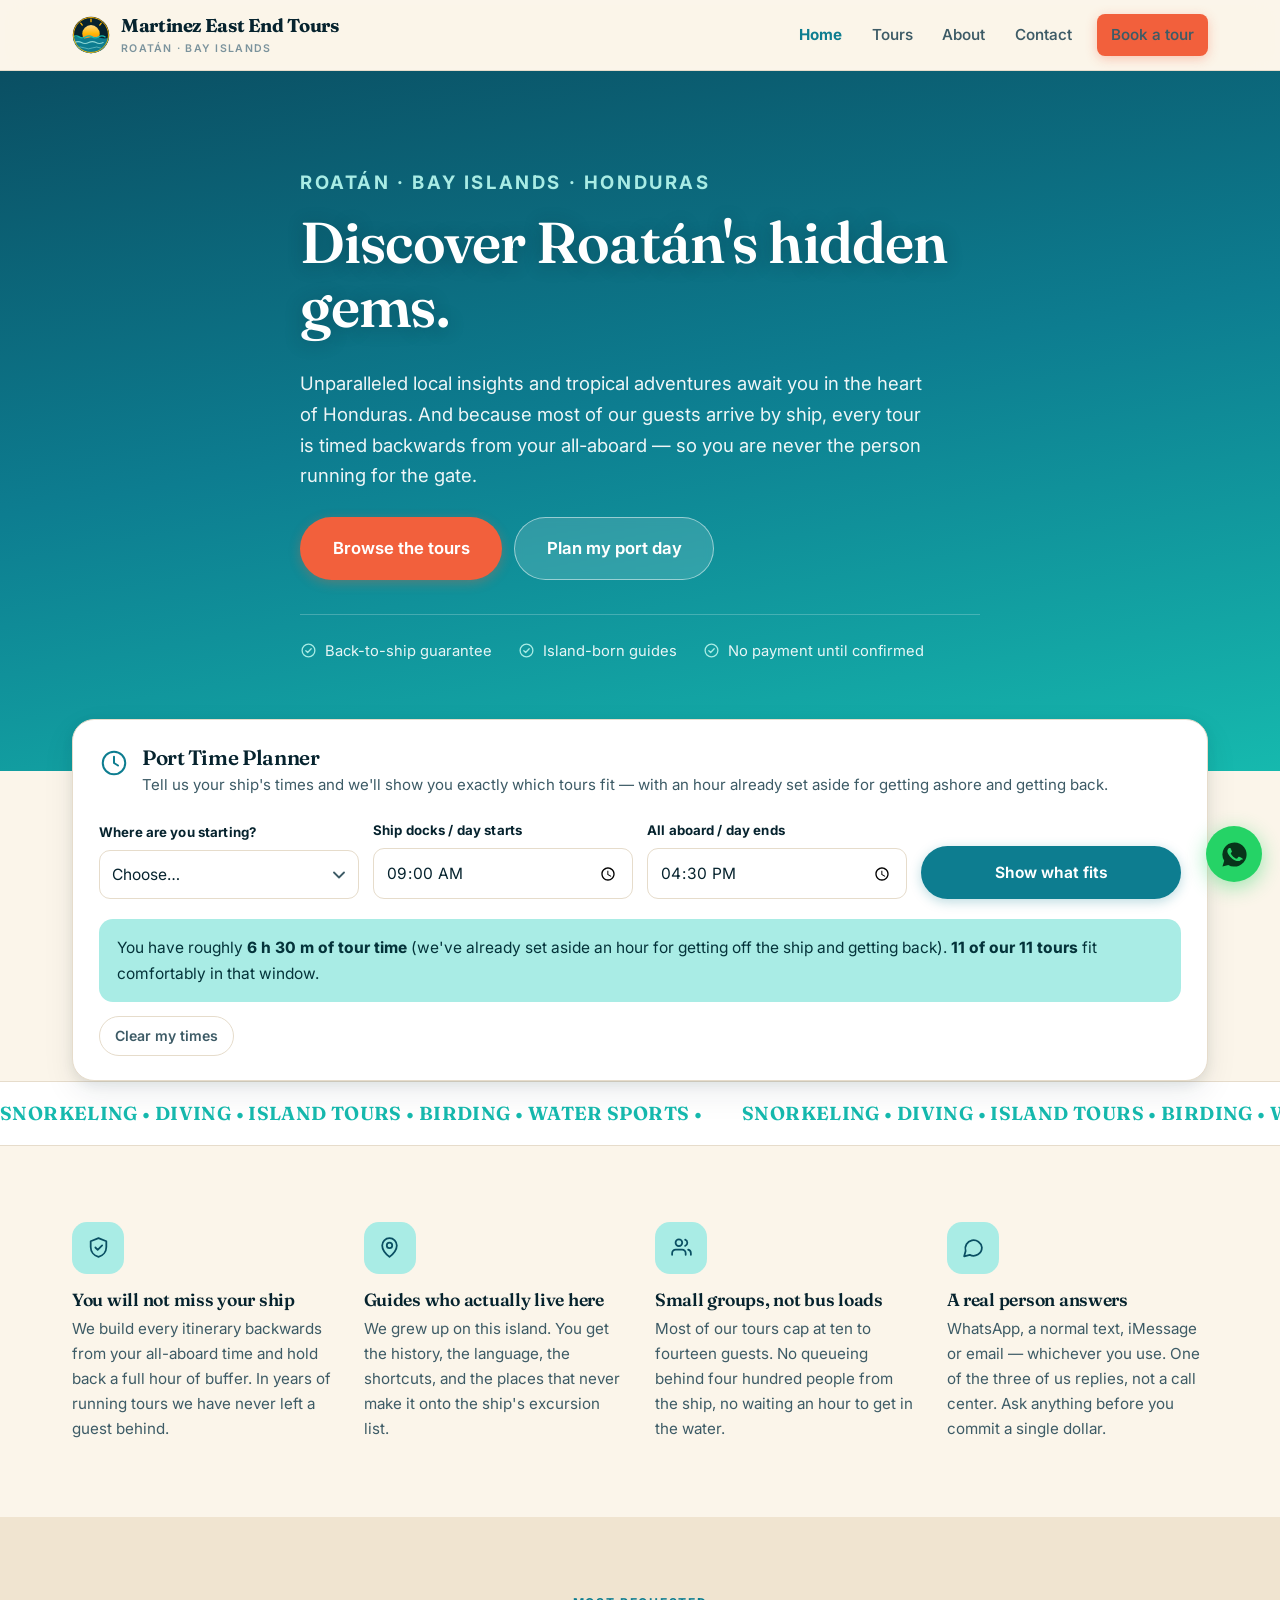
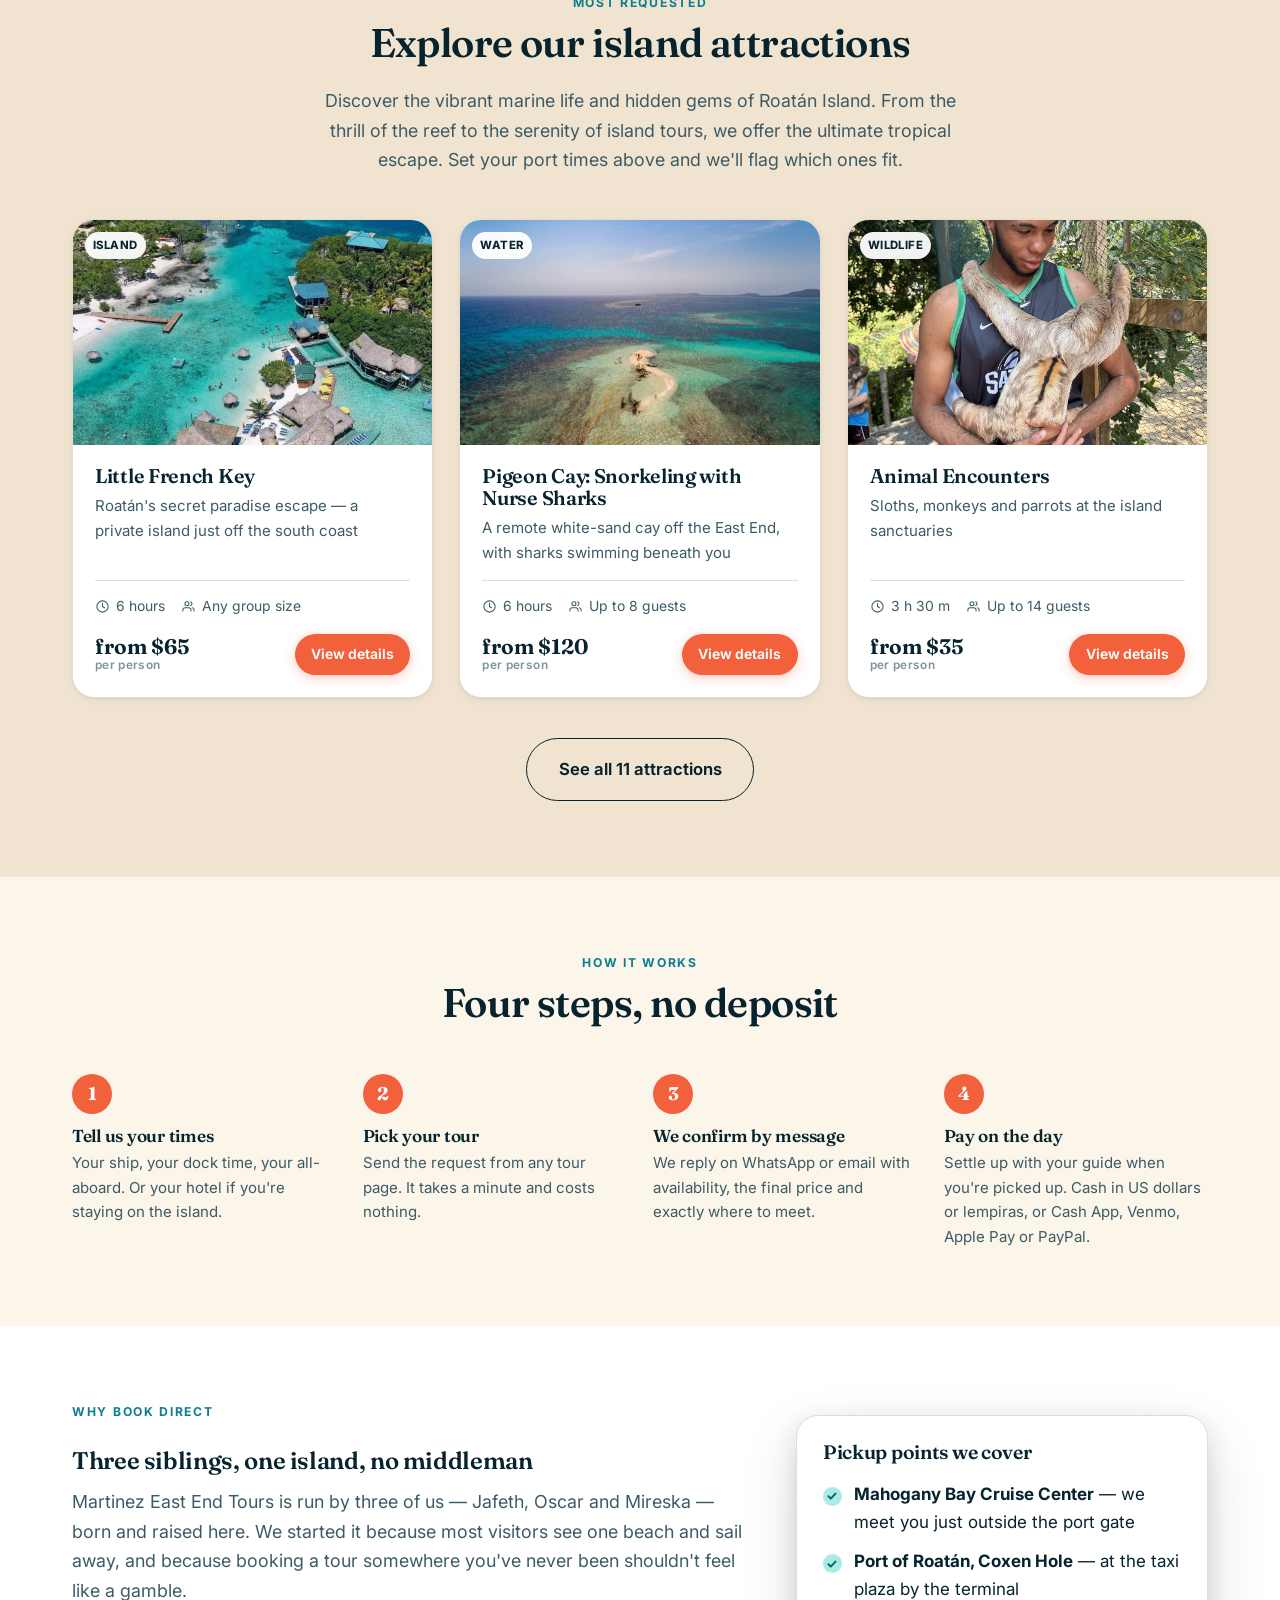
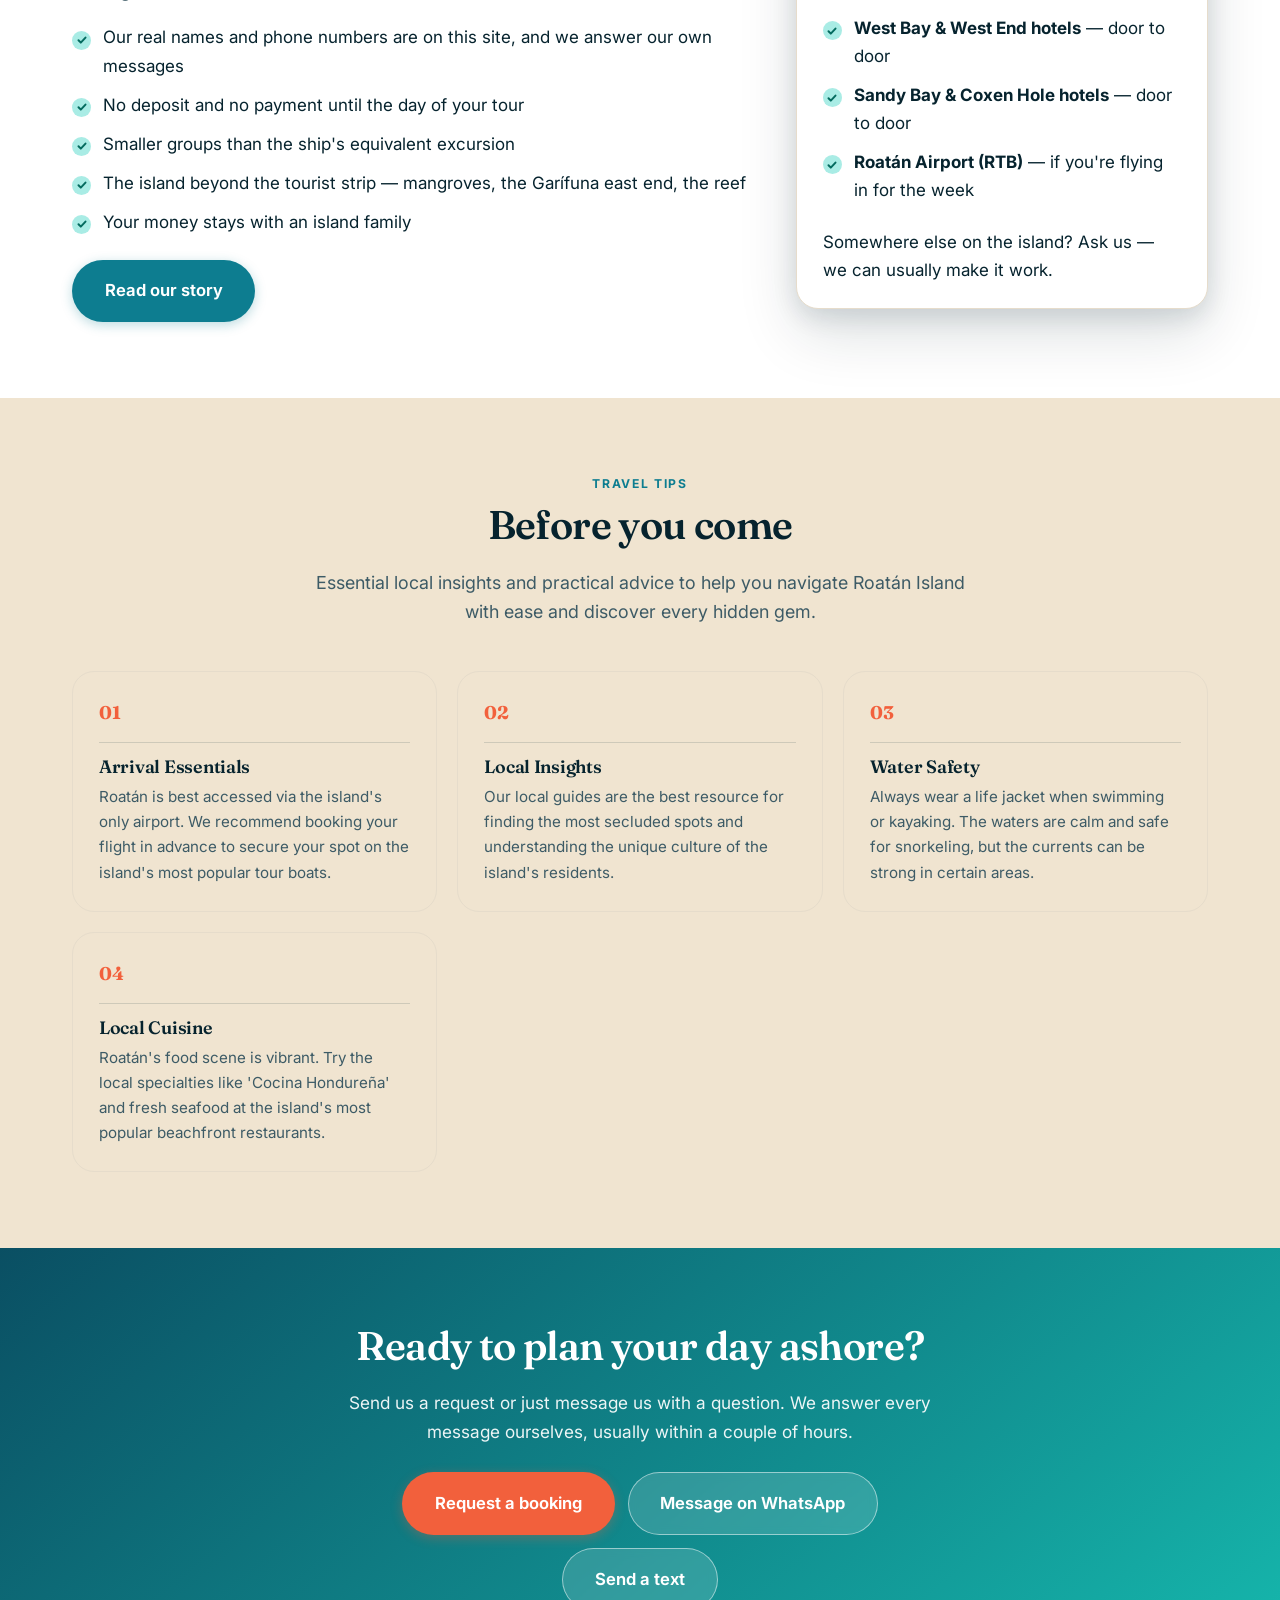
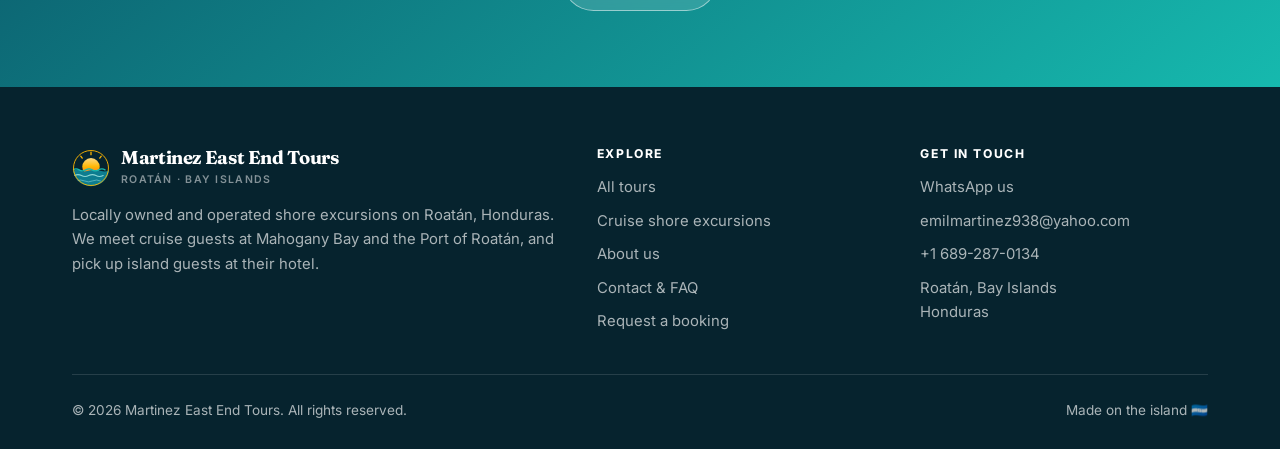
==== commit 6e6b37f0: "Correct the payment methods: no cards The site told guests in four places that card payment was acce" ====
--- a/index.html
+++ b/index.html
@@ -167,7 +167,7 @@
         </div>
         <div class="step">
           <h3>Pay on the day</h3>
-          <p>Settle up with your guide when you're picked up. Cash or card, US dollars or lempira.</p>
+          <p>Settle up with your guide when you're picked up. Cash in US dollars or lempiras, or Cash App, Venmo, Apple Pay or PayPal.</p>
         </div>
       </div>
     </div>
--- a/assets/css/styles.css
+++ b/assets/css/styles.css
@@ -494,7 +494,8 @@
 
 /* ---------- family photo on the about page ---------- */
 .famshot{ margin:0 0 22px; }
-.famshot img{ width:100%; border-radius:var(--radius-lg); display:block; box-shadow:var(--shadow); }
+.famshot img{ width:100%; max-height:340px; object-fit:cover; object-position:center 40%;
+  border-radius:var(--radius-lg); display:block; box-shadow:var(--shadow); }
 .famshot figcaption{ font-size:.88rem; color:var(--ink-faint); text-align:center; margin-top:10px; }
 
 /* ---------- the family's own connection to a tour ---------- */
@@ -510,3 +511,12 @@
 /* ---------- the full crest, where there is room to read it ---------- */
 .crestshot{ margin:0 0 24px; text-align:center; }
 .crestshot img{ width:100%; max-width:230px; height:auto; display:inline-block; }
+
+/* ---------- supporting family snapshots ---------- */
+.famgrid{ display:grid; grid-template-columns:repeat(3,1fr); gap:8px; margin:0 0 22px; }
+.famgrid img{ width:100%; aspect-ratio:1/1; object-fit:cover; border-radius:10px;
+  box-shadow:var(--shadow-sm); }
+
+/* "from $65" reads smaller than a flat price */
+.price--from{ font-size:1.32rem; }
+.price--from small{ margin-top:3px; }
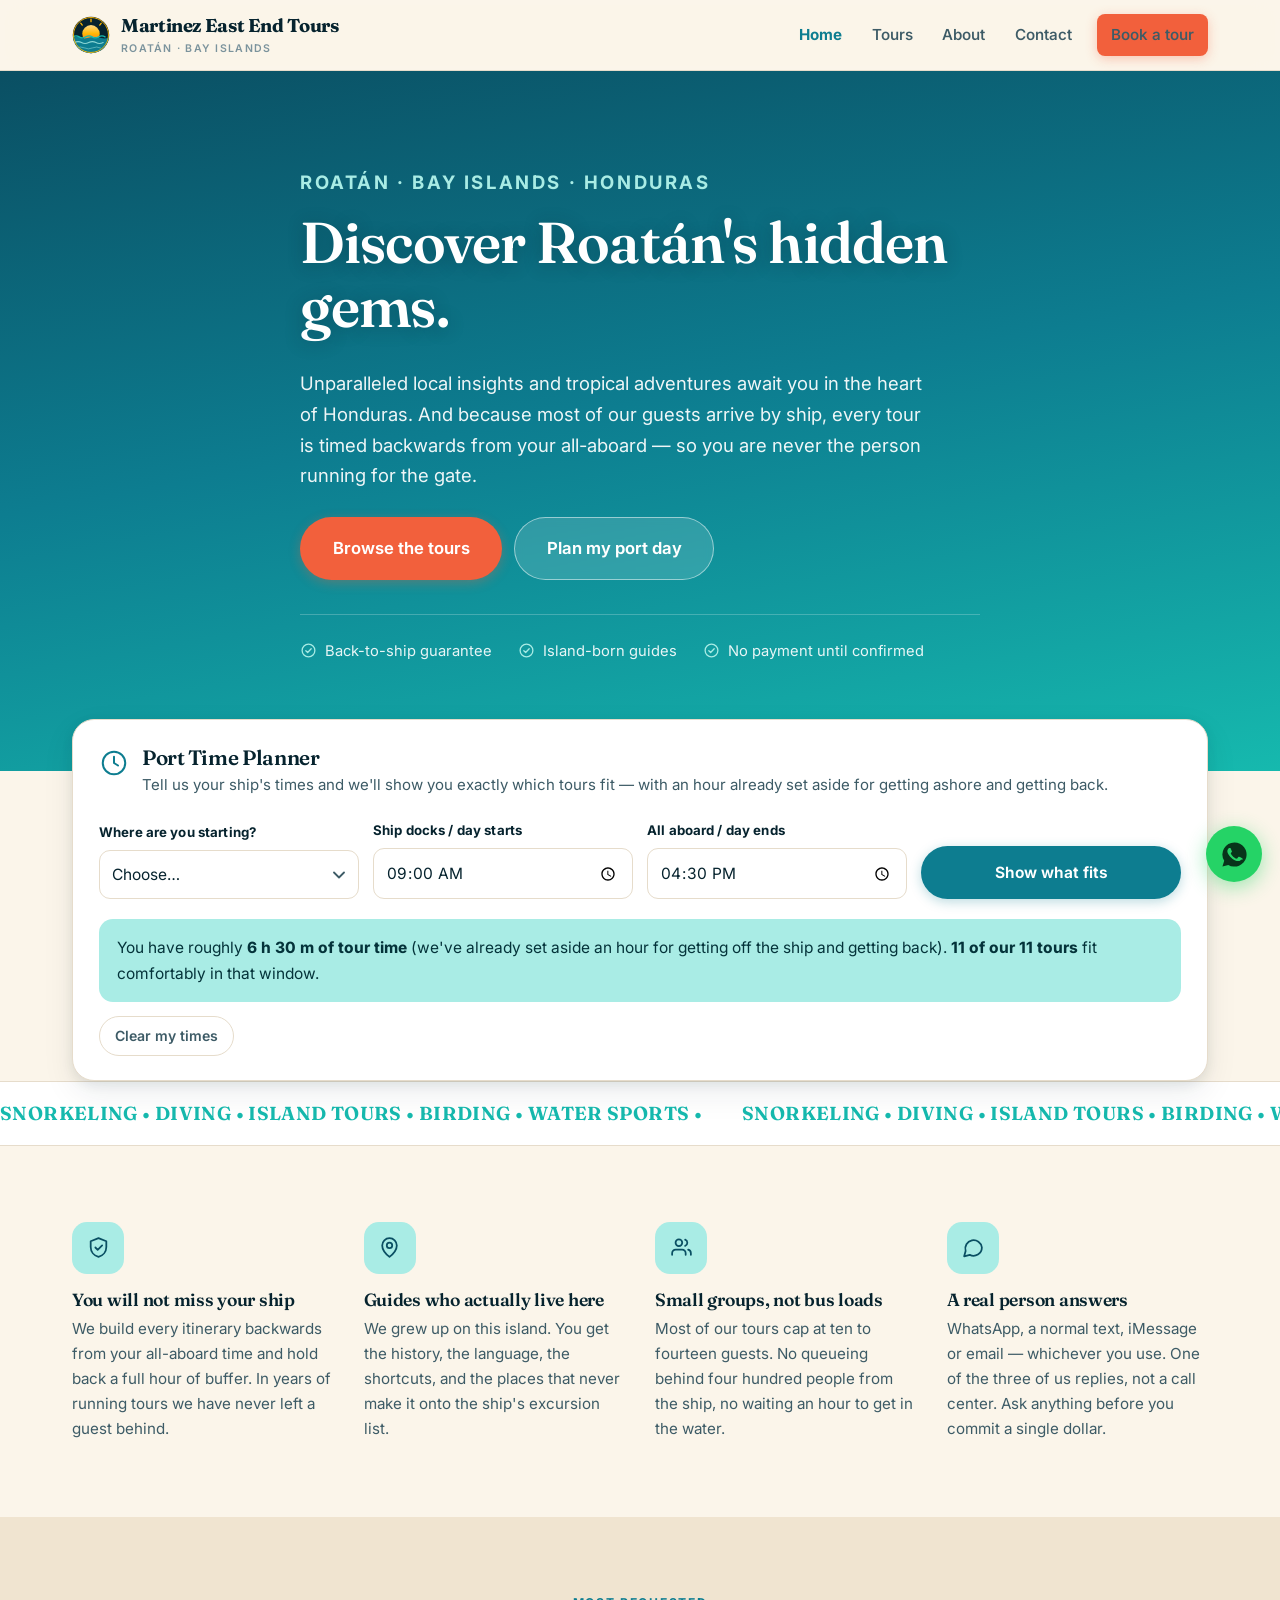
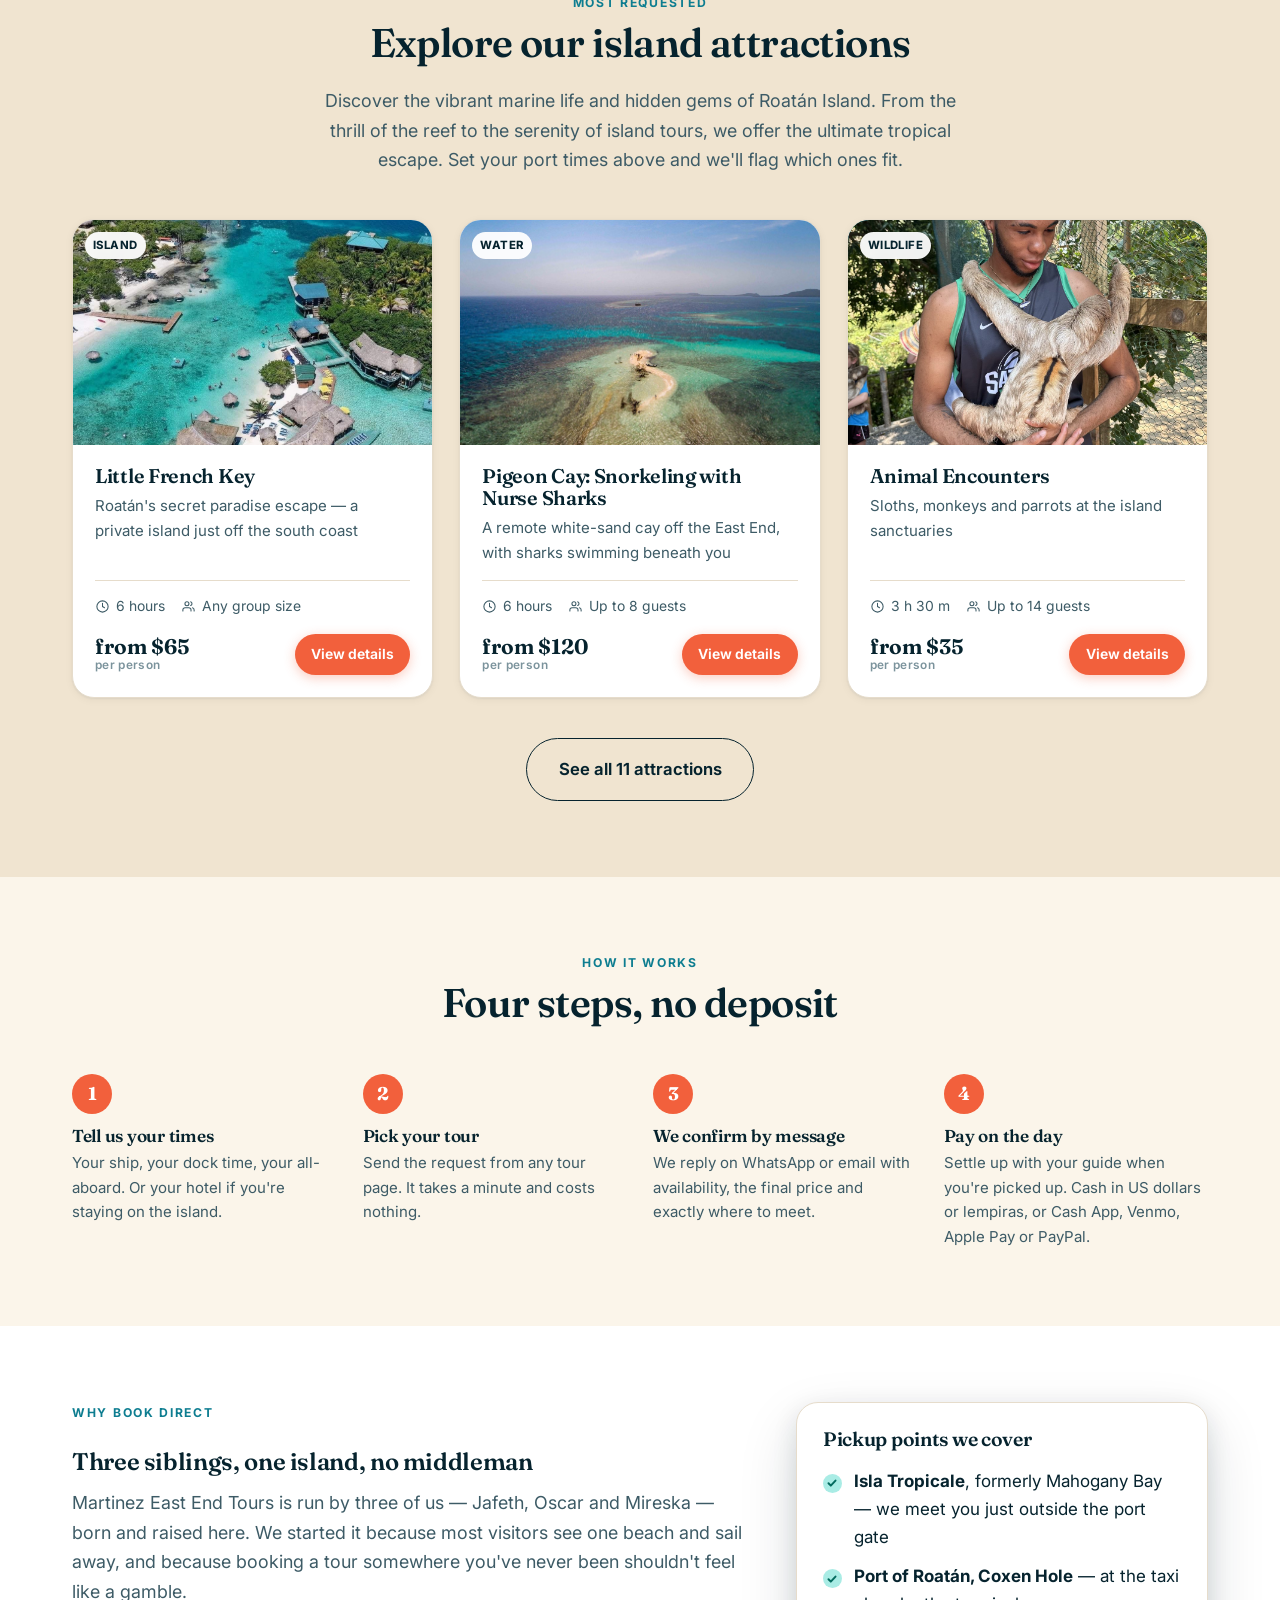
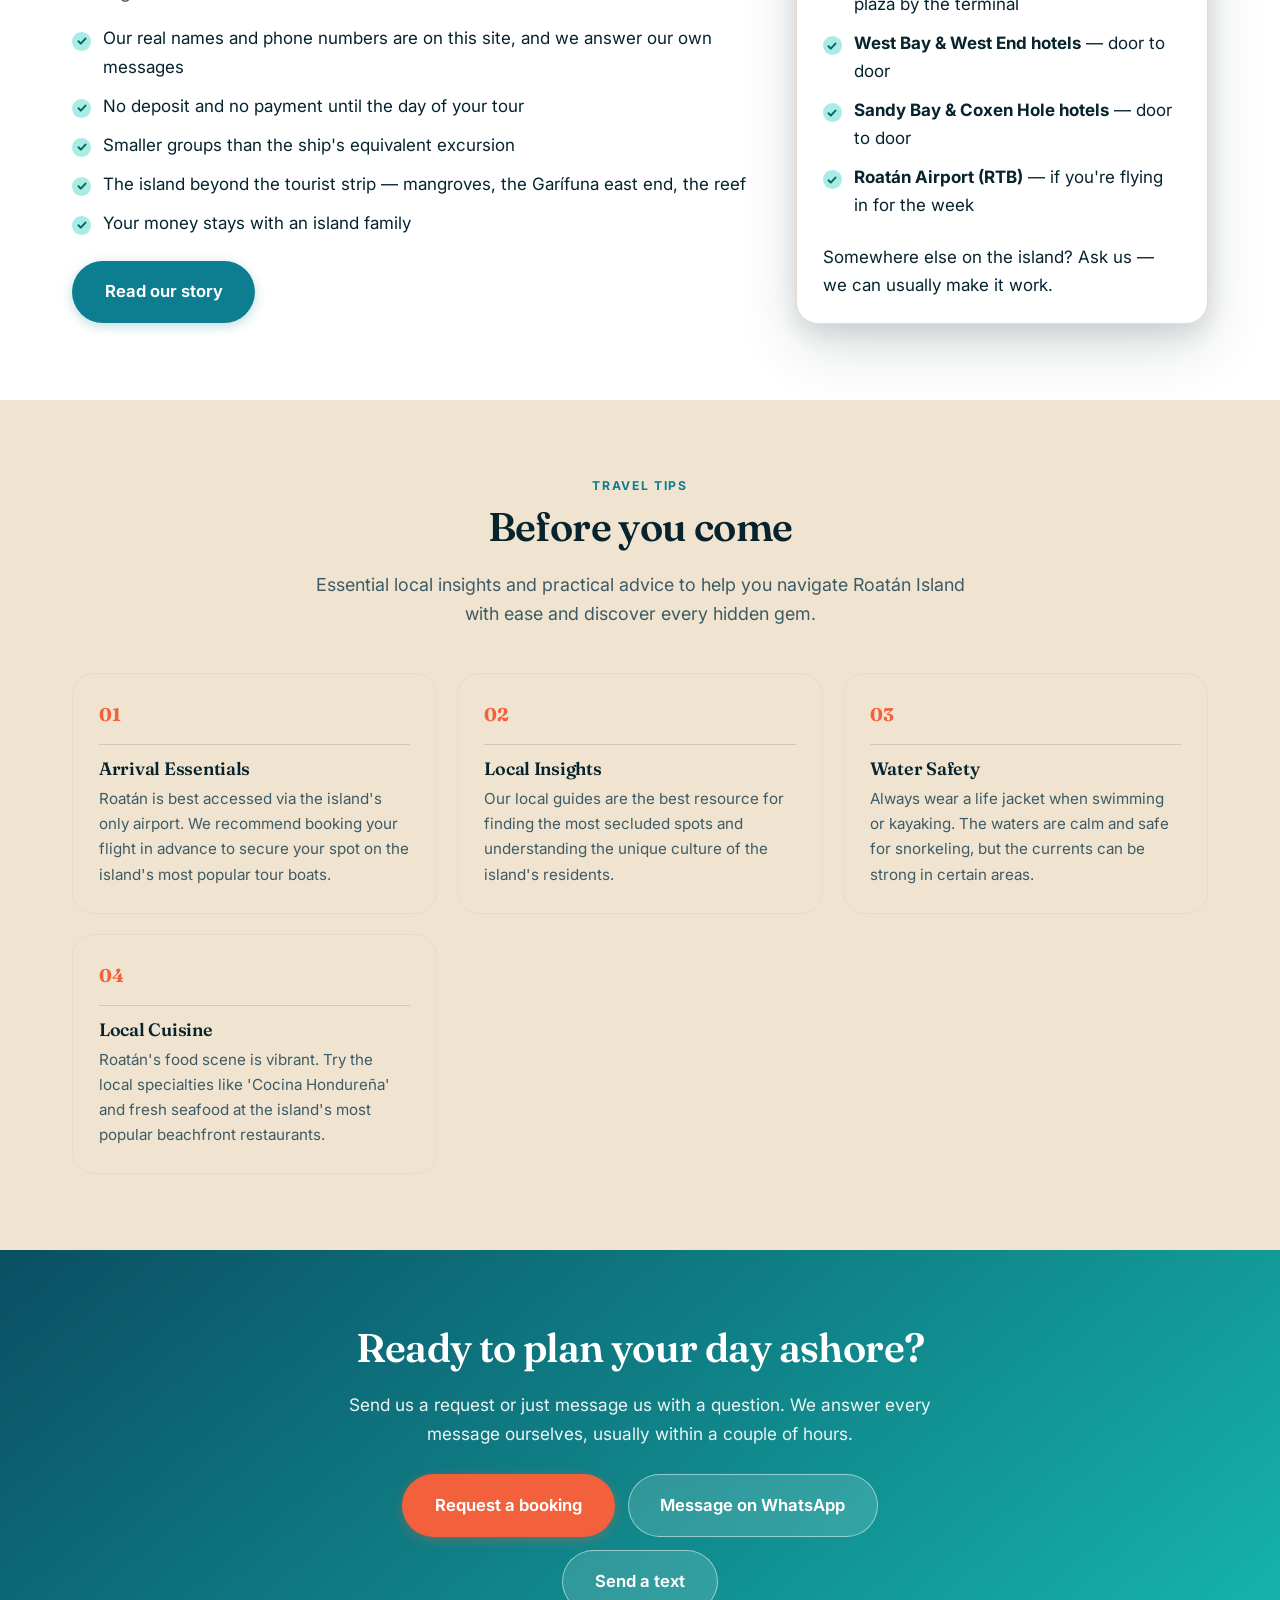
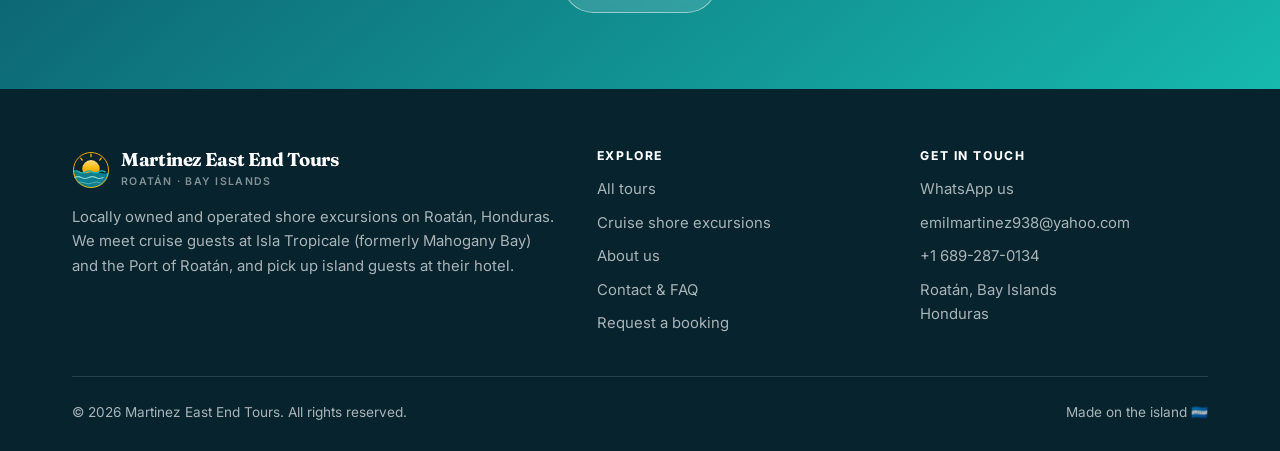
==== commit 30db9589: "Fix the stale company name in the markup, and rename the Carnival port Two corrections a reader spot" ====
--- a/index.html
+++ b/index.html
@@ -8,7 +8,7 @@
 <meta name="theme-color" content="#0d7d90">
 <meta property="og:type" content="website">
 <meta property="og:title" content="Roatán Shore Excursions &amp; Island Tours | Book Direct">
-<meta property="og:description" content="Locally run shore excursions in Roatán, Honduras. Snorkel the reef, meet the monkeys, zip line the jungle — with pickup at Mahogany Bay and the Port of Roatán, and every tour timed to get you back before all-aboard.">
+<meta property="og:description" content="Locally run shore excursions in Roatán, Honduras. Snorkel the reef, meet the monkeys, zip line the jungle — with pickup at Isla Tropicale (formerly Mahogany Bay) and the Port of Roatán, and every tour timed to get you back before all-aboard.">
 <meta property="og:locale" content="en_US">
 <meta property="og:image" content="assets/img/logo-1024.png">
 <meta name="twitter:card" content="summary">
@@ -26,7 +26,7 @@
   <div class="wrap hdr__in">
     <a class="brand" href="index.html">
       <img class="brand__mark" src="assets/img/logo-icon.svg" alt="" width="40" height="40">
-      <span><span class="brand__name" data-site="name">Roatán Island Tours</span>
+      <span><span class="brand__name" data-site="name">Martinez East End Tours</span>
       <span class="brand__sub">Roatán · Bay Islands</span></span>
     </a>
     <button class="navtoggle" type="button" aria-label="Menu" aria-expanded="false"><span></span></button>
@@ -74,7 +74,7 @@
           <label for="p-pickup">Where are you starting?</label>
           <select id="p-pickup" name="pickup">
             <option value="">Choose…</option>
-            <option value="mahogany">Mahogany Bay Cruise Center</option>
+            <option value="mahogany">Isla Tropicale (formerly Mahogany Bay)</option>
             <option value="coxen">Port of Roatán (Coxen Hole)</option>
             <option value="hotel">My hotel on the island</option>
             <option value="airport">Roatán Airport (RTB)</option>
@@ -193,7 +193,7 @@
           <div class="planner" style="box-shadow:var(--shadow-lg)">
             <h3 style="margin-bottom:16px">Pickup points we cover</h3>
             <ul class="ticks">
-              <li><strong>Mahogany Bay Cruise Center</strong> — we meet you just outside the port gate</li>
+              <li><strong>Isla Tropicale</strong>, formerly Mahogany Bay — we meet you just outside the port gate</li>
               <li><strong>Port of Roatán, Coxen Hole</strong> — at the taxi plaza by the terminal</li>
               <li><strong>West Bay &amp; West End hotels</strong> — door to door</li>
               <li><strong>Sandy Bay &amp; Coxen Hole hotels</strong> — door to door</li>
@@ -259,10 +259,10 @@
       <div class="ftr__brand">
         <a class="brand" href="index.html">
           <img class="brand__mark" src="assets/img/logo-icon.svg" alt="" width="40" height="40">
-          <span><span class="brand__name" data-site="name">Roatán Island Tours</span>
+          <span><span class="brand__name" data-site="name">Martinez East End Tours</span>
           <span class="brand__sub">Roatán · Bay Islands</span></span>
         </a>
-        <p>Locally owned and operated shore excursions on Roatán, Honduras. We meet cruise guests at Mahogany Bay and the Port of Roatán, and pick up island guests at their hotel.</p>
+        <p>Locally owned and operated shore excursions on Roatán, Honduras. We meet cruise guests at Isla Tropicale (formerly Mahogany Bay) and the Port of Roatán, and pick up island guests at their hotel.</p>
         <div class="ftr__social">
           <a data-social="facebook" href="#" aria-label="Facebook"><svg width="19" height="19" viewBox="0 0 24 24" fill="currentColor"><path d="M14 9h3V6h-3c-2.2 0-4 1.8-4 4v2H8v3h2v7h3v-7h3l1-3h-4v-2c0-.6.4-1 1-1z"/></svg></a>
           <a data-social="instagram" href="#" aria-label="Instagram"><svg width="19" height="19" viewBox="0 0 24 24" fill="none" stroke="currentColor" stroke-width="1.9"><rect x="3.5" y="3.5" width="17" height="17" rx="5"/><circle cx="12" cy="12" r="3.8"/><circle cx="17.2" cy="6.9" r="1.2" fill="currentColor" stroke="none"/></svg></a>
@@ -290,7 +290,7 @@
       </div>
     </div>
     <div class="ftr__base">
-      <span>&copy; <span id="year">2026</span> <span data-site="name">Roatán Island Tours</span>. All rights reserved.</span>
+      <span>&copy; <span id="year">2026</span> <span data-site="name">Martinez East End Tours</span>. All rights reserved.</span>
       <span>Made on the island 🇭🇳</span>
     </div>
   </div>
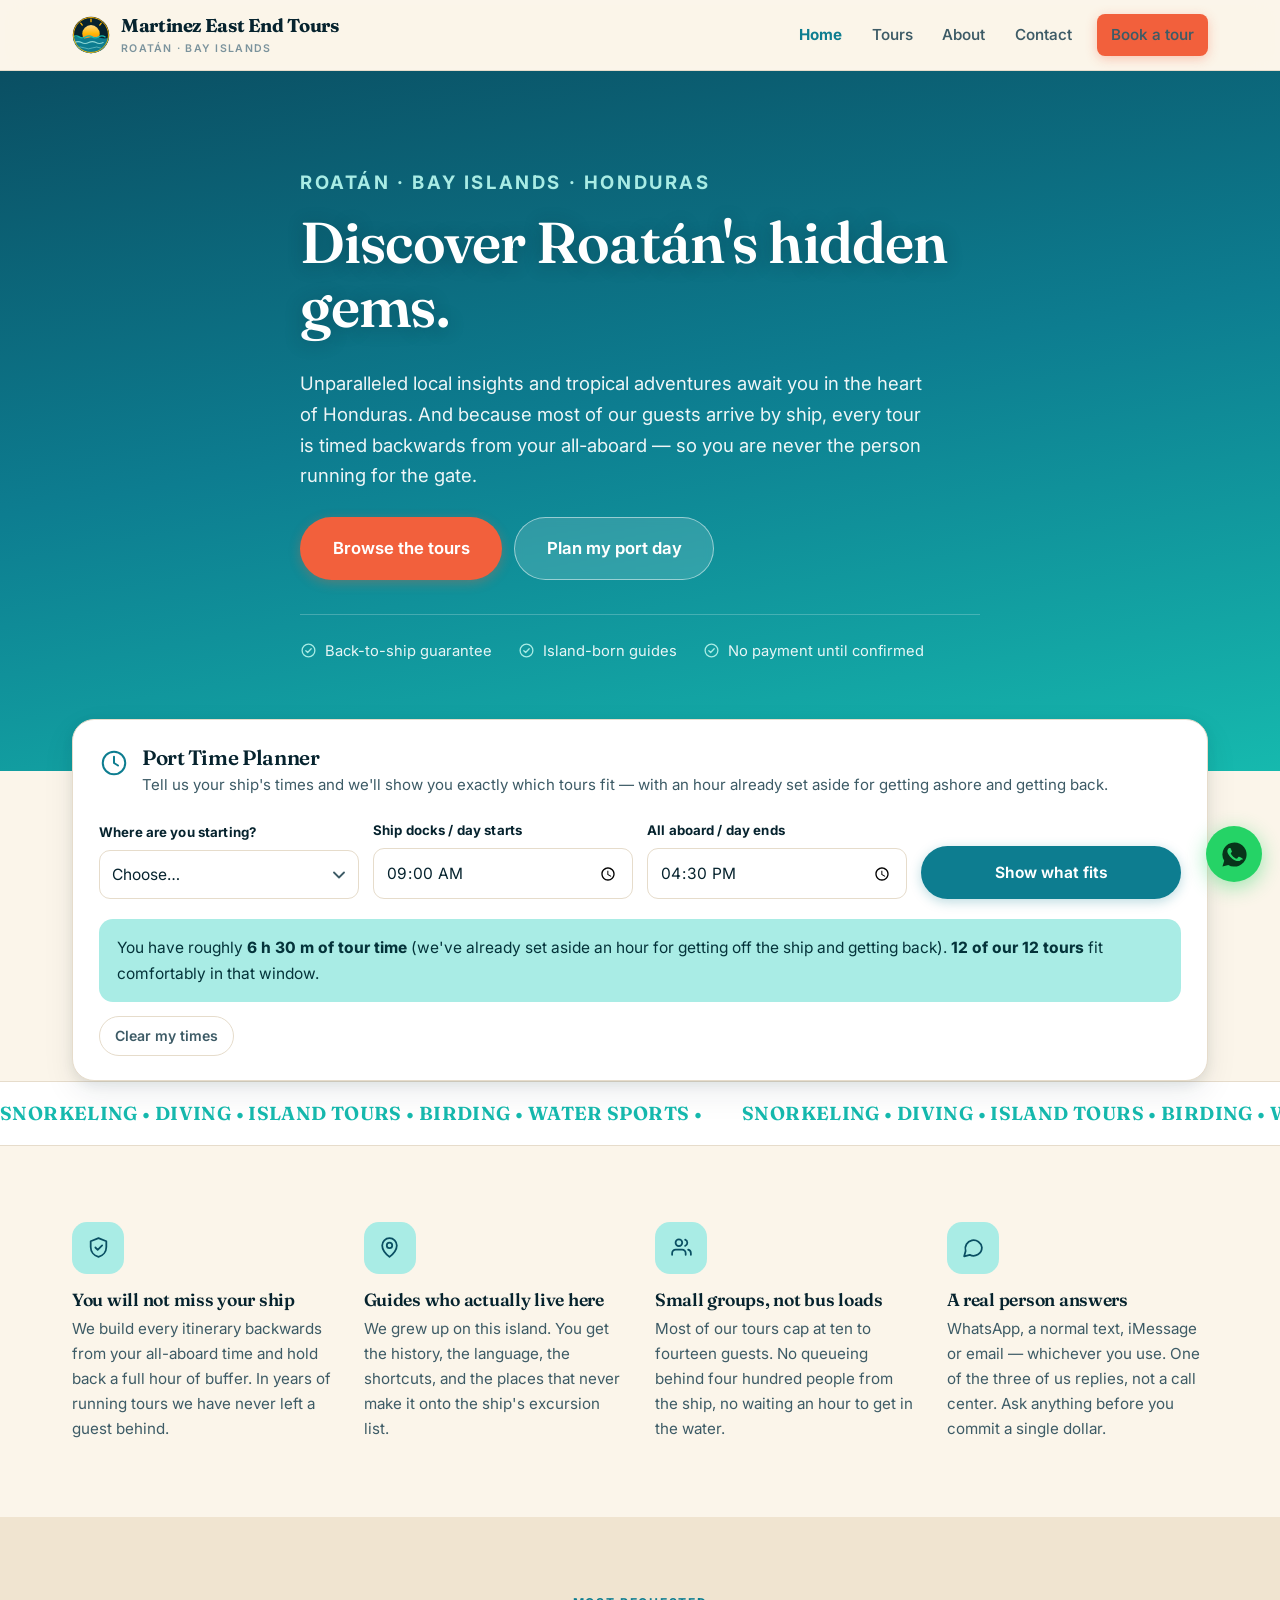
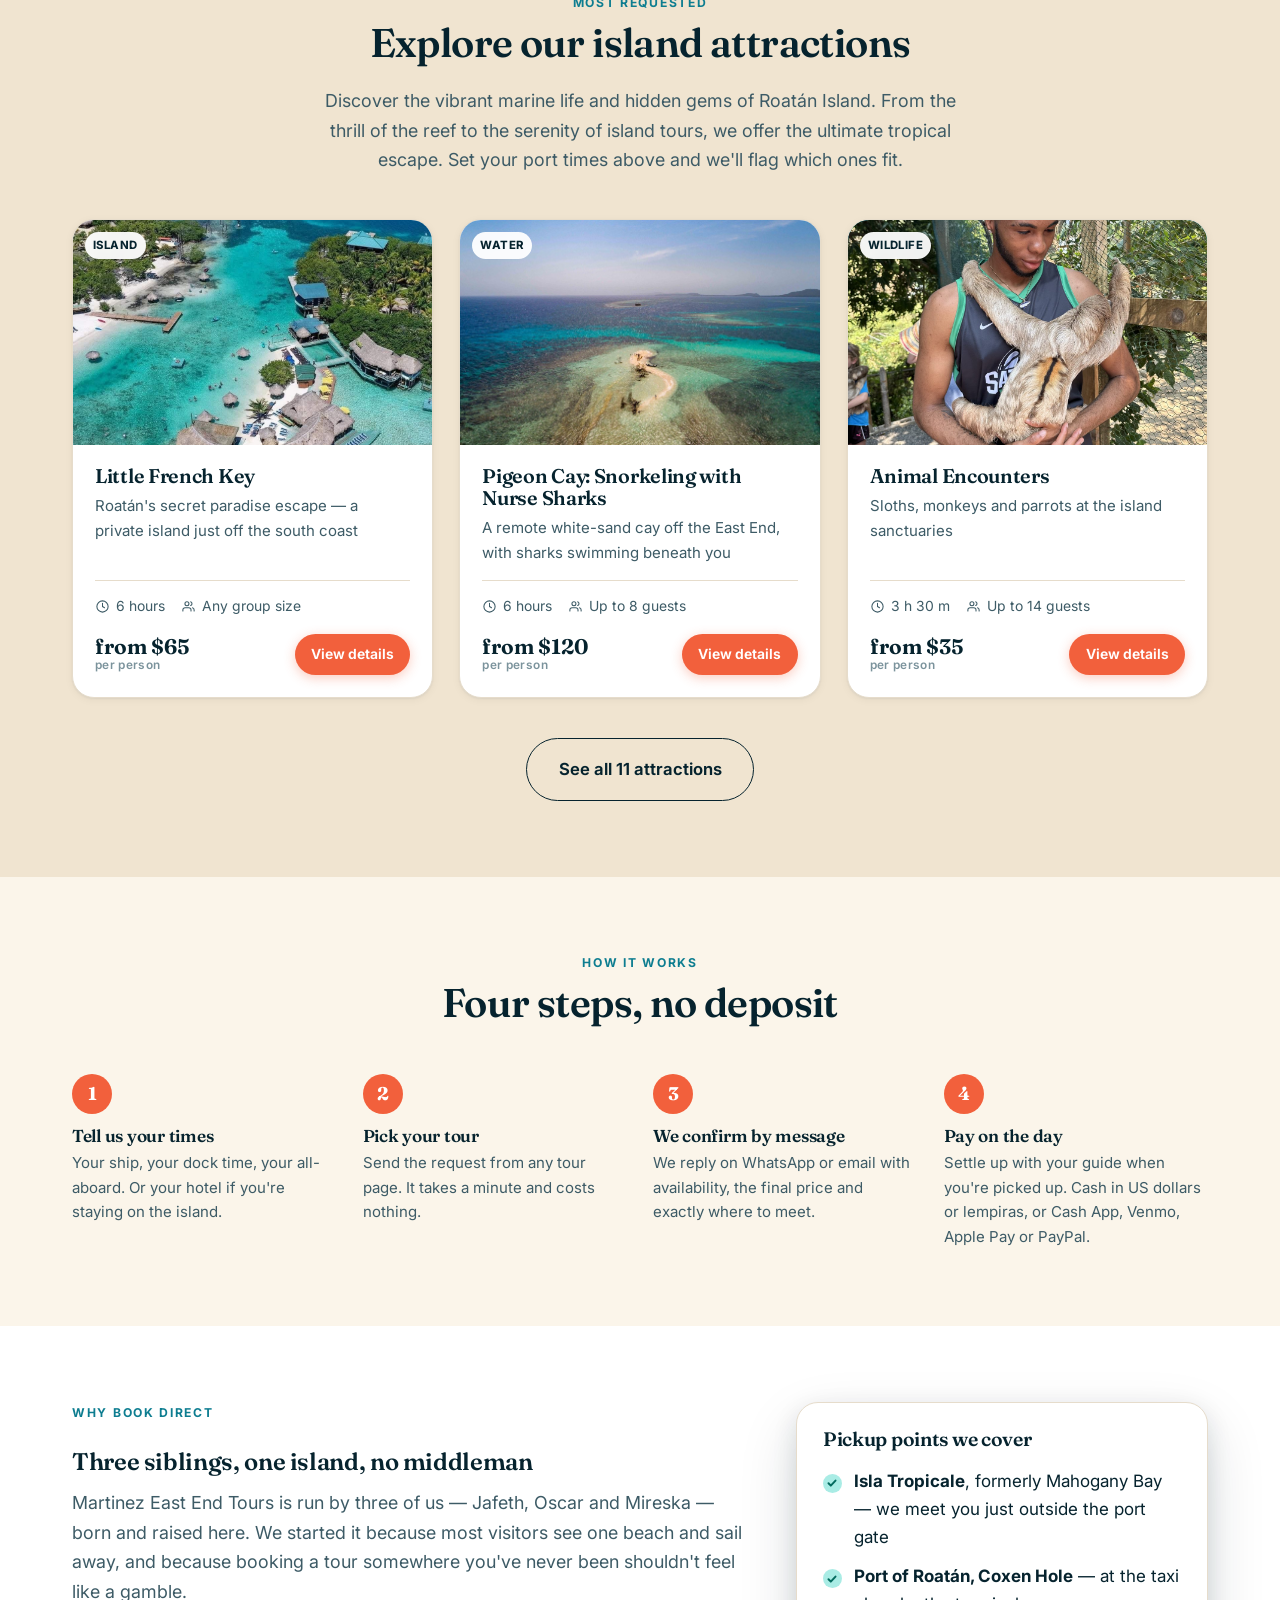
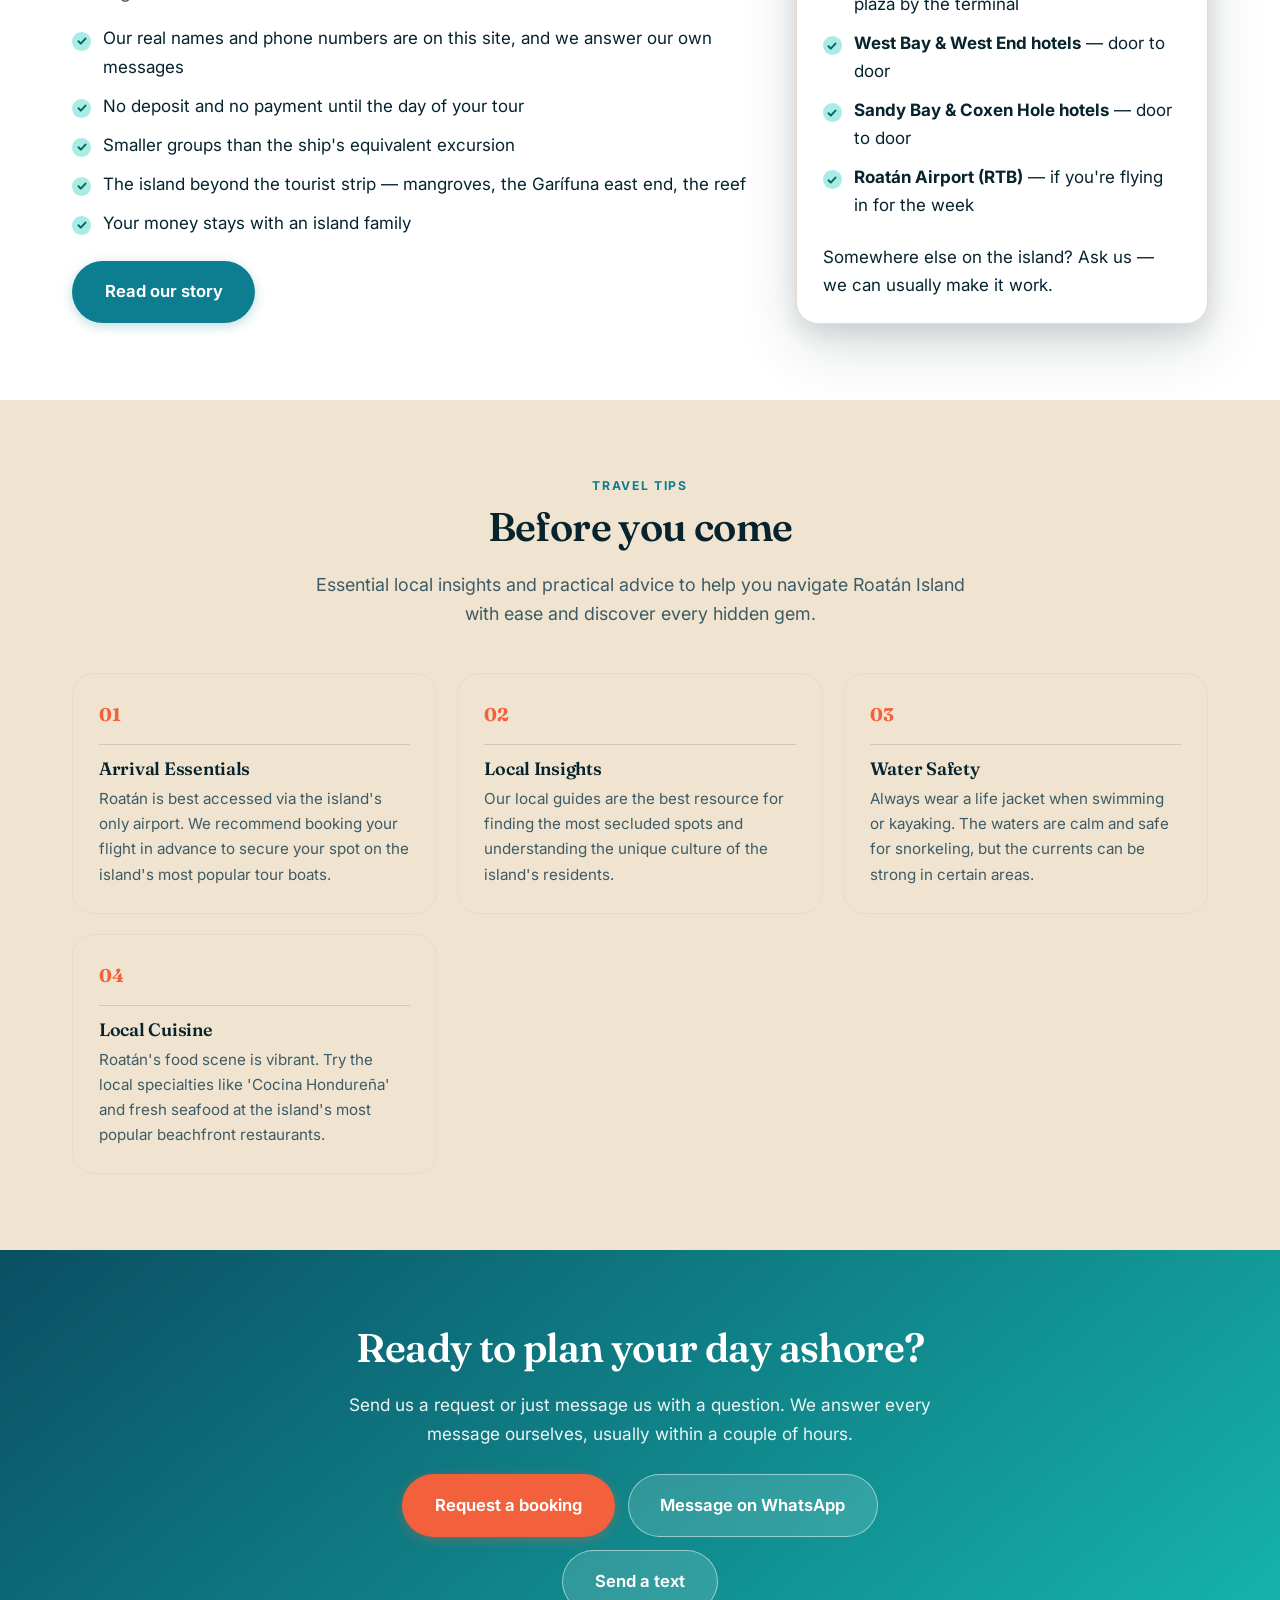
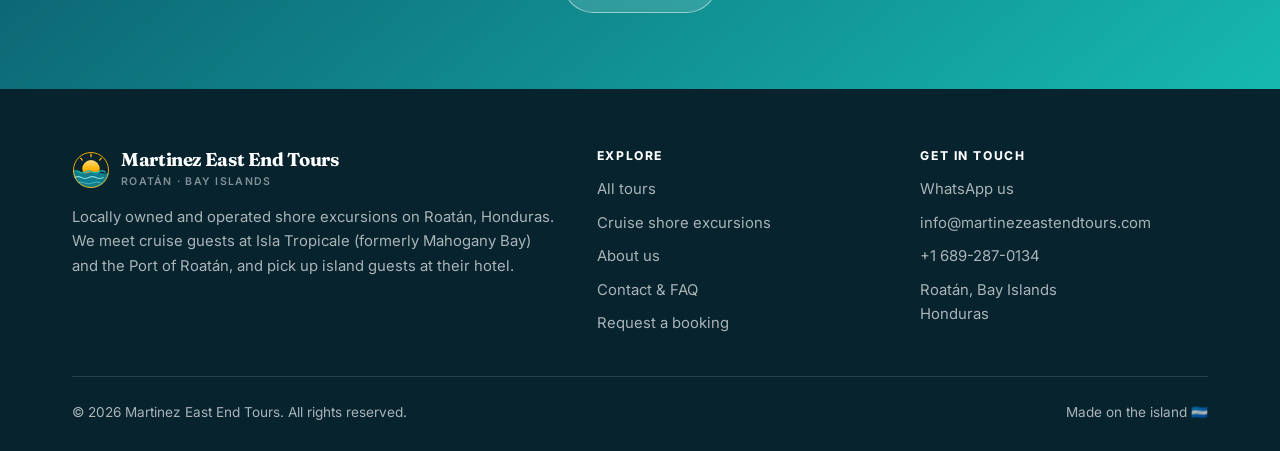
==== commit ddaf39ba: "Fix link previews, add a sitemap, correct the README Three things the site audit turned up. Every pa" ====
--- a/index.html
+++ b/index.html
@@ -3,15 +3,18 @@
 <head>
 <meta charset="utf-8">
 <meta name="viewport" content="width=device-width, initial-scale=1">
-<title>Roatán Shore Excursions &amp; Island Tours | Book Direct</title>
+<title>Roatán Shore Excursions | Martinez East End Tours</title>
 <meta name="description" content="Shore excursions in Roatán, Honduras, run by three siblings born on the island. The reef, the mangroves and the Garífuna east end — booked direct, no deposit, and every tour timed to get you back before all-aboard.">
 <meta name="theme-color" content="#0d7d90">
 <meta property="og:type" content="website">
-<meta property="og:title" content="Roatán Shore Excursions &amp; Island Tours | Book Direct">
+<meta property="og:title" content="Roatán Shore Excursions | Martinez East End Tours">
 <meta property="og:description" content="Locally run shore excursions in Roatán, Honduras. Snorkel the reef, meet the monkeys, zip line the jungle — with pickup at Isla Tropicale (formerly Mahogany Bay) and the Port of Roatán, and every tour timed to get you back before all-aboard.">
 <meta property="og:locale" content="en_US">
-<meta property="og:image" content="assets/img/logo-1024.png">
+<meta property="og:image" content="https://martinezeastendtours.com/assets/img/logo-1024.png">
+<meta property="og:url" content="https://martinezeastendtours.com/">
+<meta property="og:site_name" content="Martinez East End Tours">
 <meta name="twitter:card" content="summary">
+<link rel="canonical" href="https://martinezeastendtours.com/">
 <link rel="icon" type="image/svg+xml" href="assets/img/logo-icon.svg">
 <link rel="icon" type="image/png" sizes="32x32" href="assets/img/icon-32.png">
 <link rel="apple-touch-icon" sizes="180x180" href="assets/img/icon-180.png">
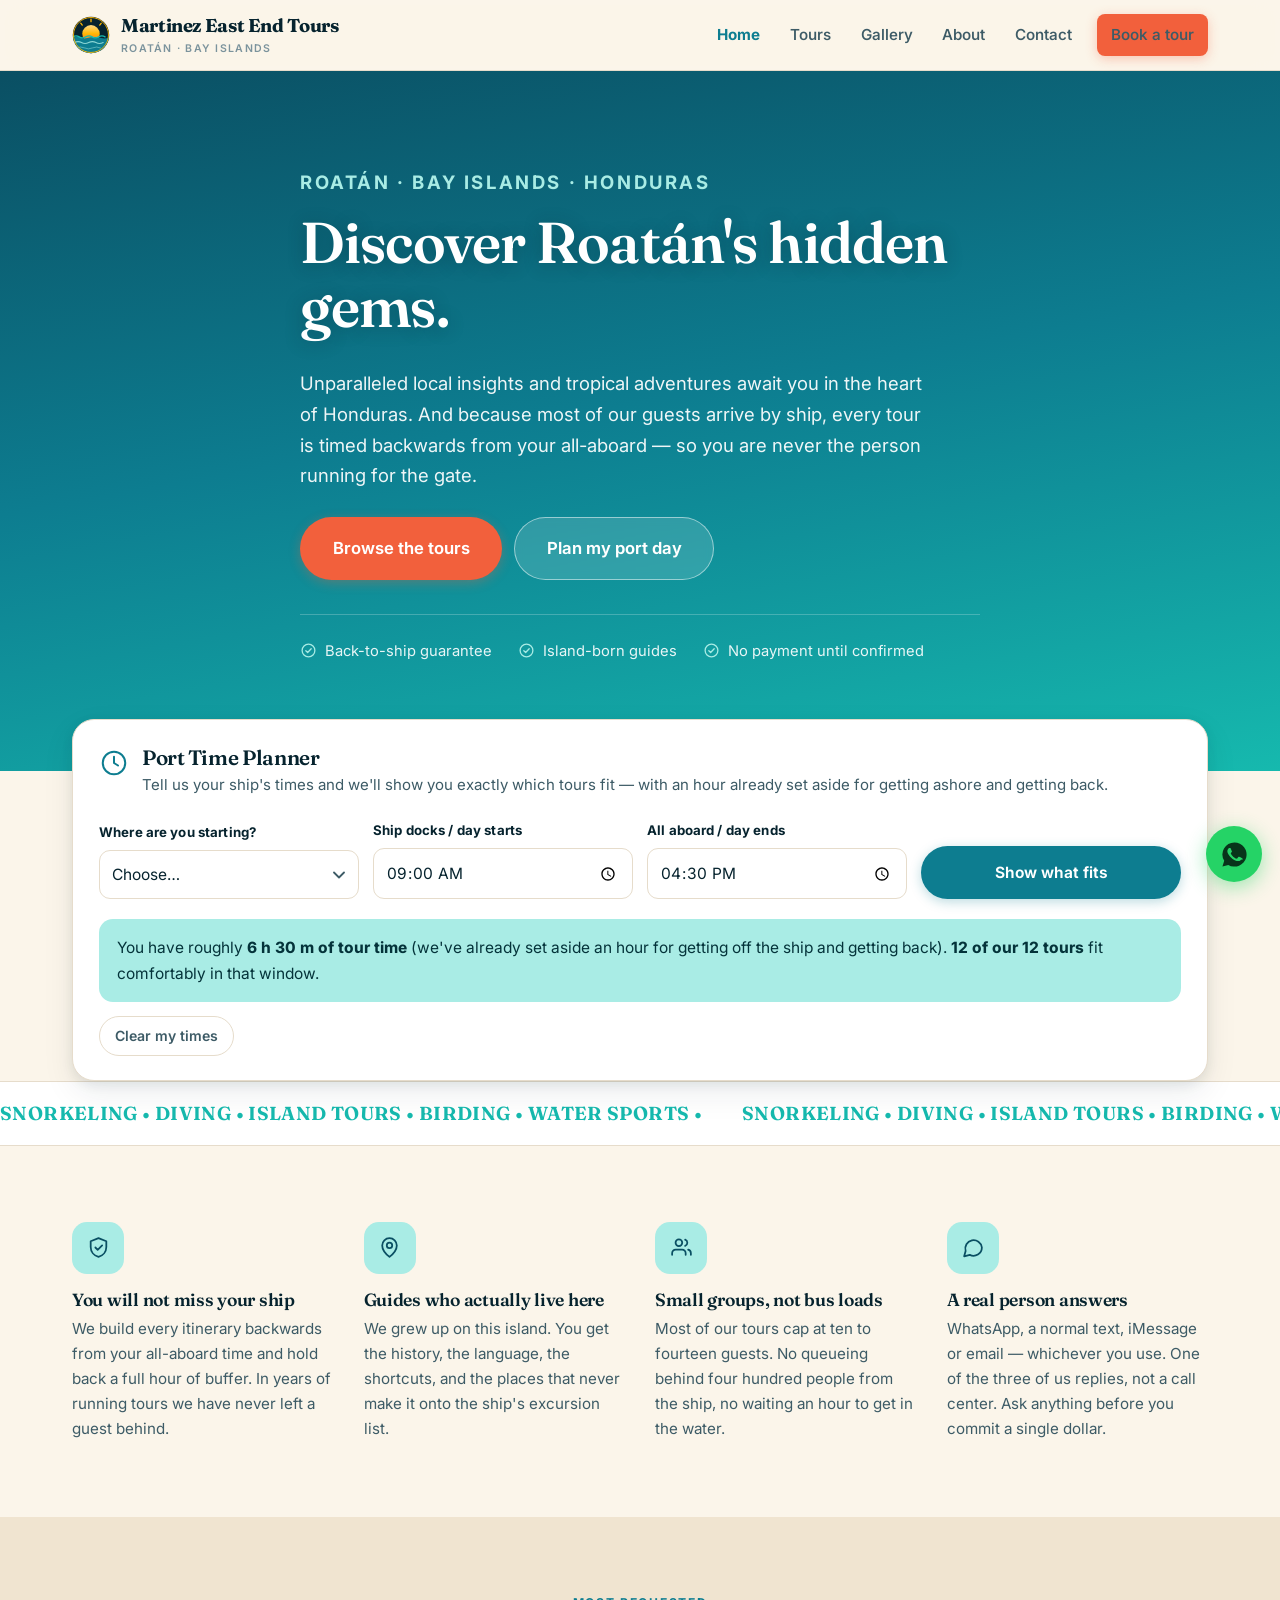
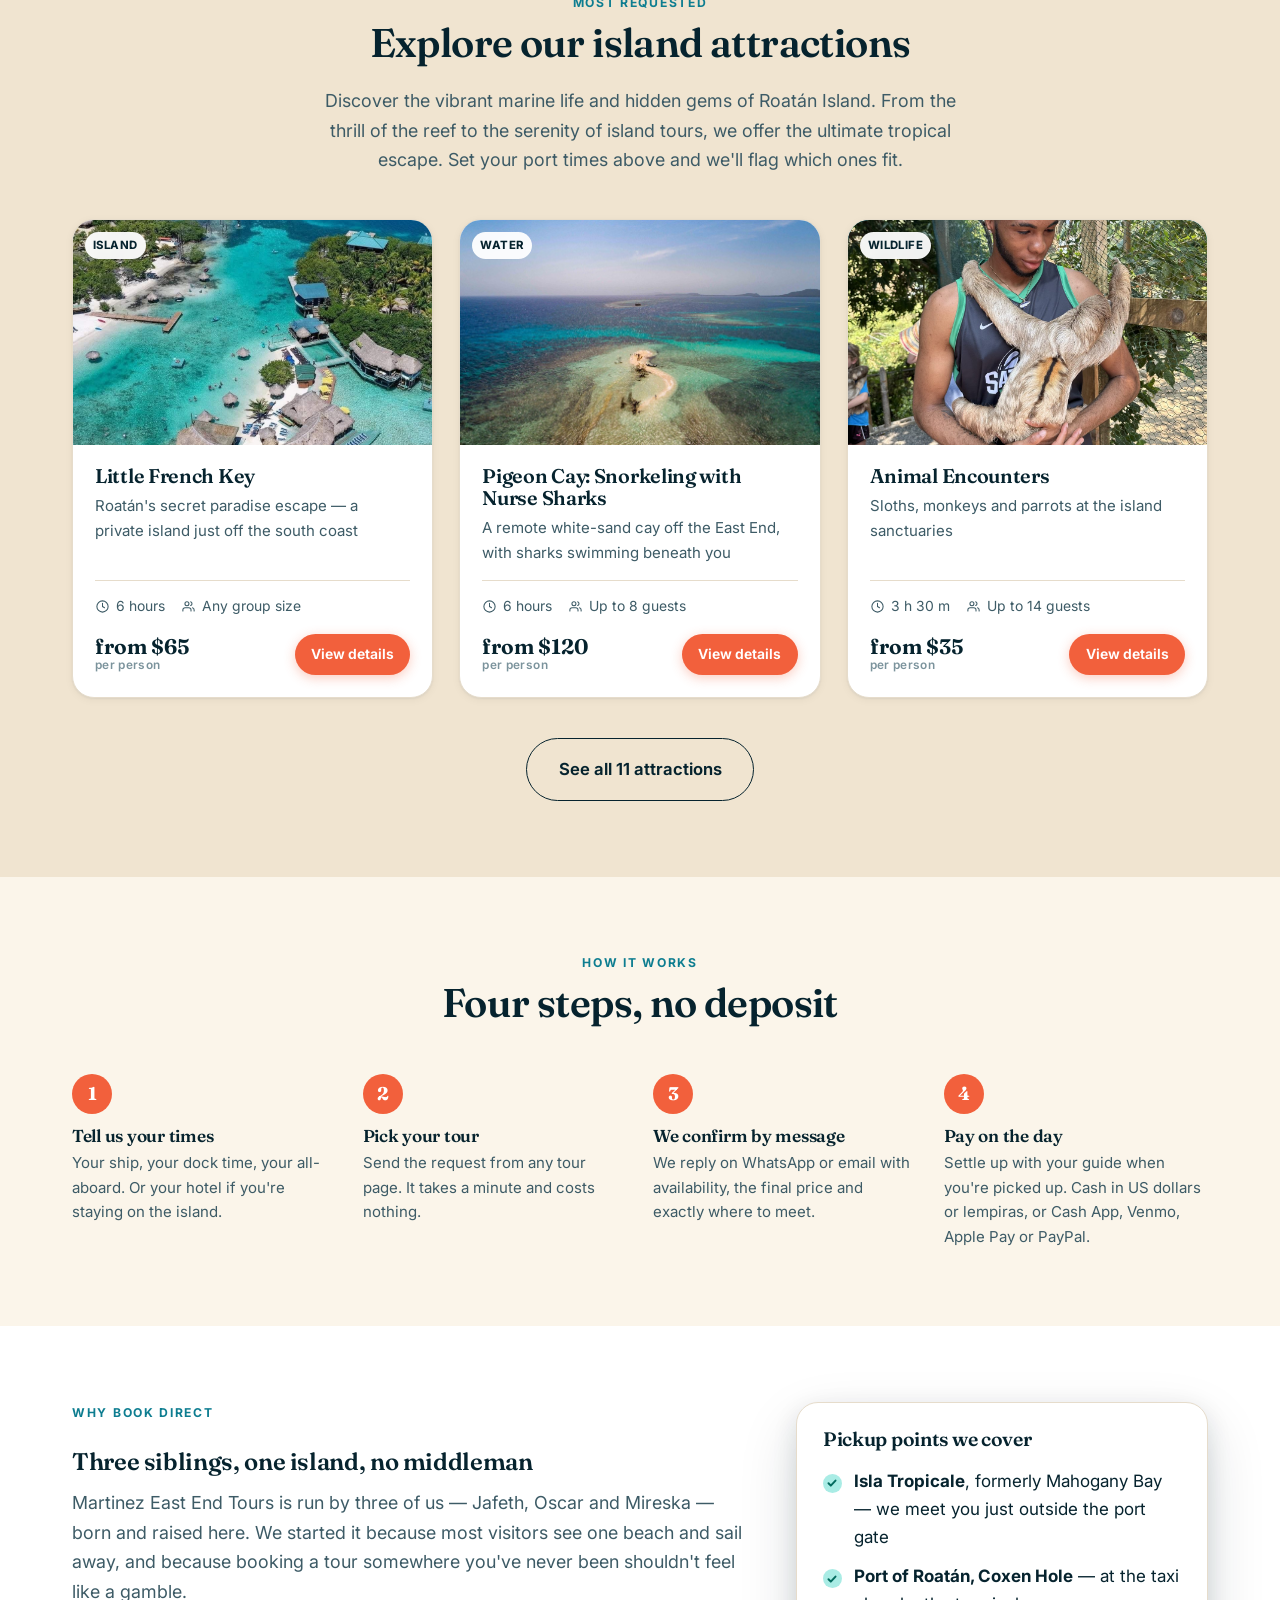
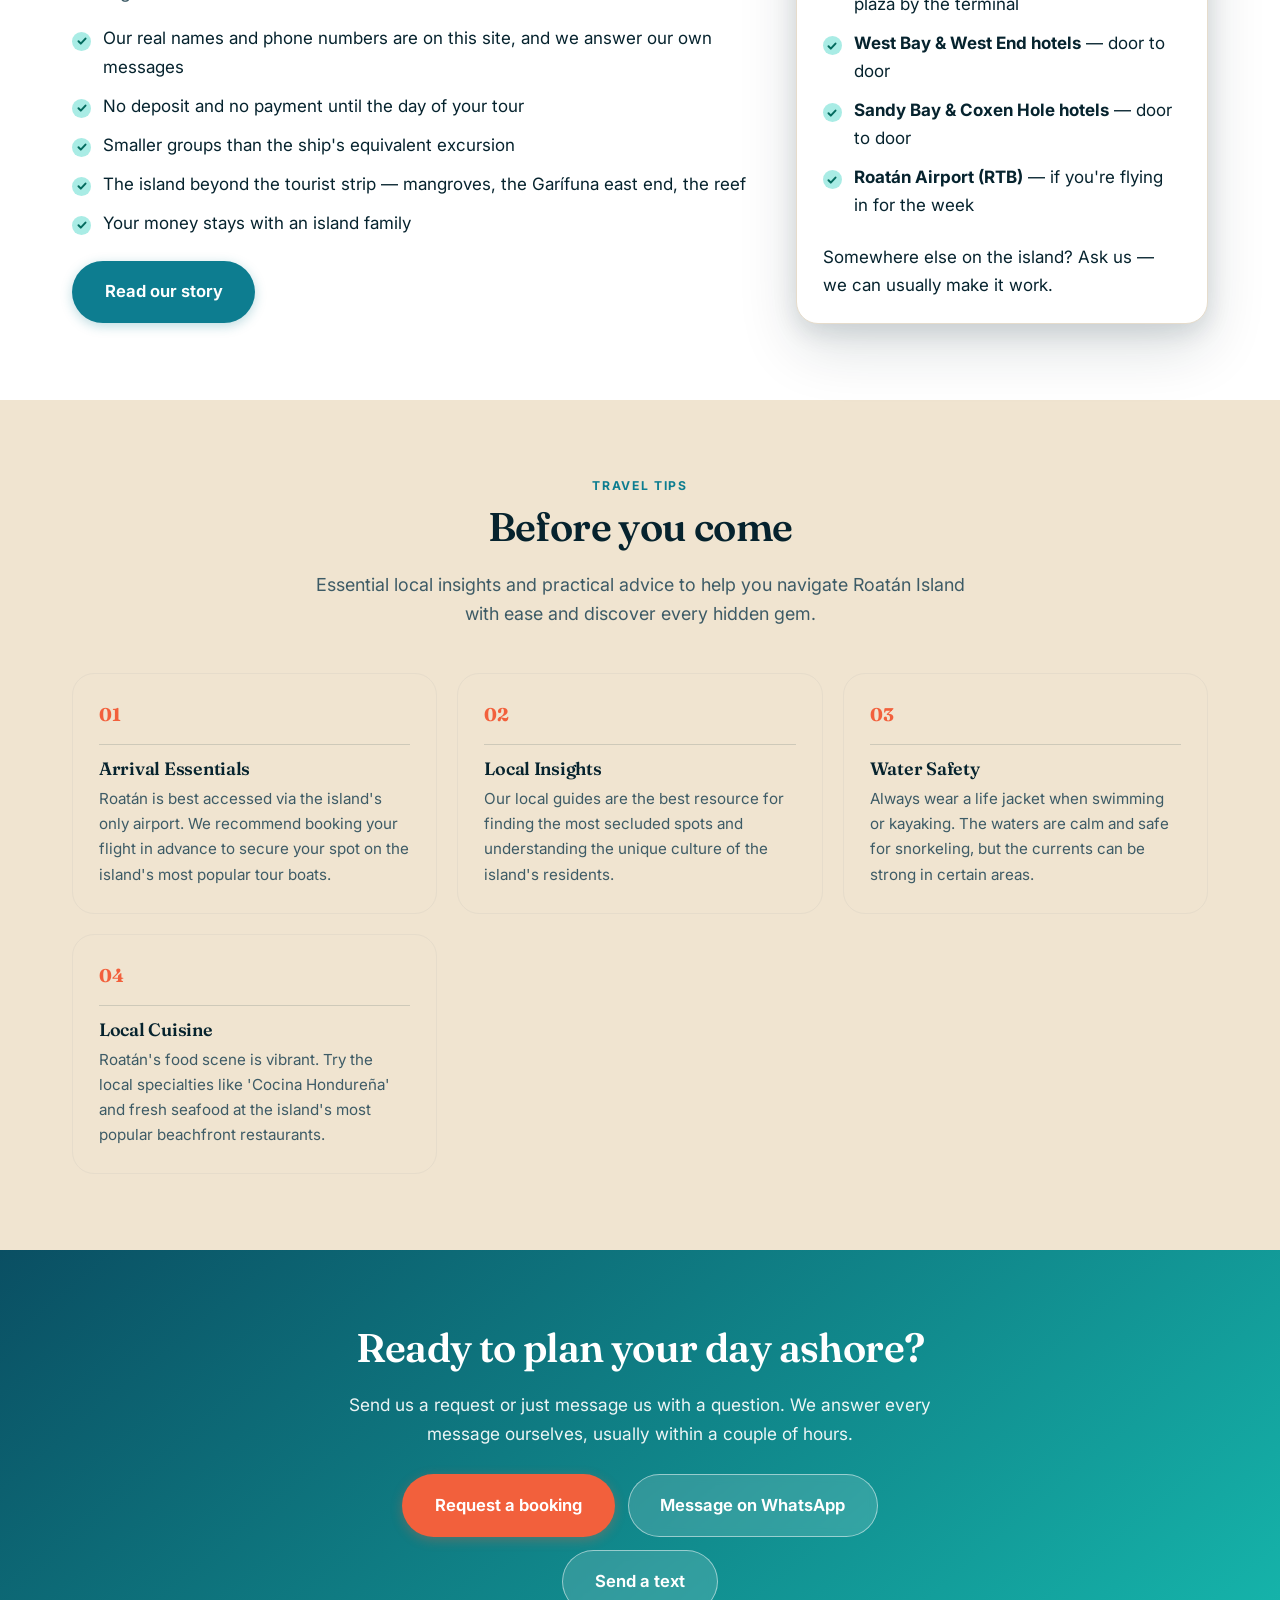
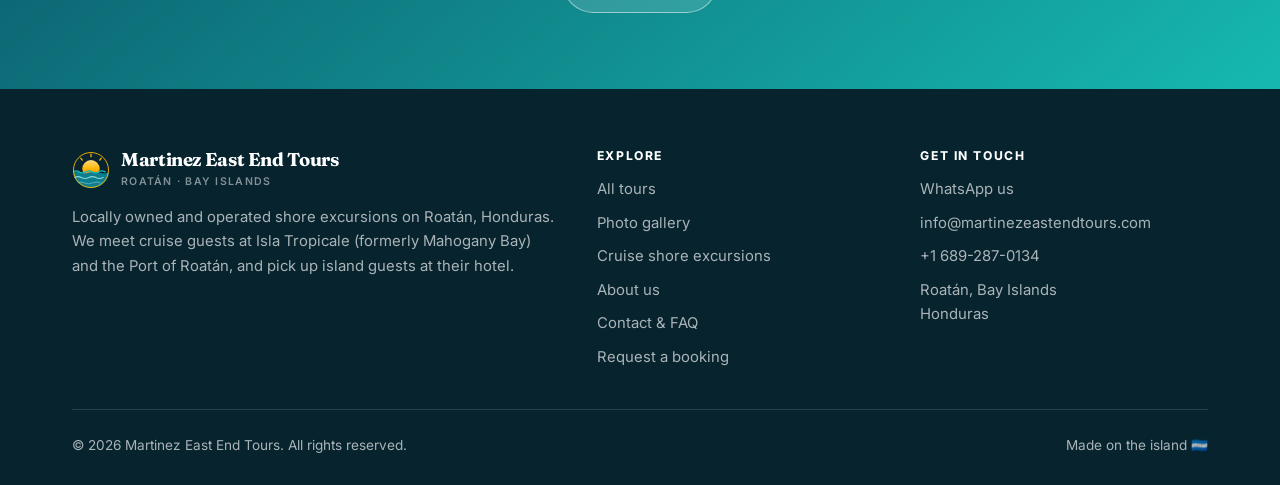
==== commit c0af3ded: "Add a photo gallery and a reviews section that ships empty gallery.html shows the real tour photogra" ====
--- a/index.html
+++ b/index.html
@@ -36,6 +36,7 @@
     <nav class="nav" aria-label="Main">
       <a href="index.html" aria-current="page">Home</a>
       <a href="tours.html">Tours</a>
+      <a href="gallery.html">Gallery</a>
       <a href="about.html">About</a>
       <a href="contact.html">Contact</a>
       <a class="btn btn--primary btn--sm" href="book.html">Book a tour</a>
@@ -210,27 +211,32 @@
   </section>
 
   <!-- =====================================================================
-       ✏️  REAL REVIEWS GO HERE
-       Once you have genuine reviews from guests, paste them in below and
-       delete this comment. Never publish invented reviews — it is illegal
-       in many countries and it is the fastest way to lose a Tripadvisor
-       listing. Ask every happy guest for one; you will have plenty quickly.
-
-       <section class="section section--sand">
-         <div class="wrap">
-           <div class="center narrow" style="margin-bottom:44px">
-             <p class="eyebrow">Guest reviews</p>
-             <h2>What our guests say</h2>
-           </div>
-           <div class="grid">
-             <article class="card"><div class="card__body">
-               <p>"Their words here."</p>
-               <p class="card__tag"><strong>Guest name</strong> · Ship or month</p>
-             </div></article>
-           </div>
-         </div>
-       </section>
+       ✏️  REAL GUEST REVIEWS
+       This section is built from the REVIEWS list in assets/js/data.js.
+       That list ships EMPTY and this whole section stays hidden until you
+       put a real review in it — there is deliberately no "no reviews yet"
+       message on a sales page.
+
+       To add one: open assets/js/data.js, find REVIEWS, and follow the
+       example in the comment above it.
+
+       ⚠️ Never invent a review, and never let anyone invent one for you.
+          It is illegal in many countries and it is the fastest way to
+          lose a Tripadvisor listing. Ask real guests instead.
   ====================================================================== -->
+  <section class="section section--sand" id="reviewsSection" hidden>
+    <div class="wrap">
+      <div class="center narrow" style="margin-bottom:44px">
+        <p class="eyebrow">Guest reviews</p>
+        <h2>What our guests say</h2>
+        <p class="lede">In their own words, from guests who have been out with us.</p>
+      </div>
+      <div class="grid" id="reviews"></div>
+      <div class="center" style="margin-top:40px">
+        <a class="btn btn--ghost btn--lg" href="tours.html">See what they booked</a>
+      </div>
+    </div>
+  </section>
 
   <section class="section section--sand">
     <div class="wrap">
@@ -276,6 +282,7 @@
         <h4>Explore</h4>
         <ul>
           <li><a href="tours.html">All tours</a></li>
+          <li><a href="gallery.html">Photo gallery</a></li>
           <li><a href="tours.html">Cruise shore excursions</a></li>
           <li><a href="about.html">About us</a></li>
           <li><a href="contact.html">Contact &amp; FAQ</a></li>
--- a/assets/css/styles.css
+++ b/assets/css/styles.css
@@ -520,3 +520,86 @@
 /* "from $65" reads smaller than a flat price */
 .price--from{ font-size:1.32rem; }
 .price--from small{ margin-top:3px; }
+
+/* =====================================================================
+   PHOTO GALLERY PAGE  (gallery.html)
+   Reuses the tour-page `.shots` grid so the gallery looks like the rest
+   of the site, just with larger tiles and a heading per tour.
+   ===================================================================== */
+.galtools{ margin-bottom:10px; }
+.galtools .resultbar{ margin:18px 0 8px; }
+.galtools .hint{ margin:0; font-size:.85rem; color:var(--ink-faint); }
+
+.gal{ margin:0 0 46px; }
+.gal:last-of-type{ margin-bottom:0; }
+.gal[hidden]{ display:none; }
+.gal__head{ display:flex; flex-wrap:wrap; align-items:baseline; gap:6px 16px; margin-bottom:16px; }
+.gal__head h2{ font-size:1.5rem; margin:0; }
+.gal__meta{ display:flex; flex-wrap:wrap; align-items:center; gap:10px; margin:0; font-size:.9rem; }
+.gal__meta .badge{ background:var(--turq-light); color:#04443c; }
+.gal__n{ color:var(--ink-faint); }
+.gal__meta a{ font-weight:650; text-decoration:none; }
+.gal__meta a:hover{ text-decoration:underline; }
+.gal__empty{ text-align:center; padding:50px 20px; color:var(--ink-soft); }
+
+.shots--gal{ grid-template-columns:repeat(auto-fill,minmax(185px,1fr)); margin:0; }
+.shots--gal .shots__i[hidden]{ display:none; }
+@media (max-width:600px){
+  .shots--gal{ grid-template-columns:repeat(auto-fill,minmax(140px,1fr)); gap:10px; }
+  .gal__head h2{ font-size:1.28rem; }
+}
+
+/* ---------- lightbox ---------- */
+.lb{
+  position:fixed; inset:0; z-index:120;
+  display:flex; flex-direction:column;
+  background:rgba(4,22,29,.94); backdrop-filter:blur(3px);
+  padding:12px 12px 18px;
+}
+.lb[hidden]{ display:none; }
+body.lb-open{ overflow:hidden; }
+
+.lb__bar{ display:flex; align-items:center; justify-content:space-between; gap:12px; flex:none; }
+.lb__count{ margin:0; color:rgba(255,255,255,.82); font-size:.85rem; font-weight:600; letter-spacing:.03em; }
+
+.lb__btn{
+  display:flex; align-items:center; justify-content:center; flex:none;
+  width:46px; height:46px; padding:0; cursor:pointer;
+  border:1.5px solid rgba(255,255,255,.35); border-radius:50%;
+  background:rgba(255,255,255,.1); color:#fff;
+  transition:background .15s, border-color .15s;
+}
+.lb__btn:hover{ background:rgba(255,255,255,.22); border-color:#fff; }
+.lb__btn[hidden]{ display:none; }
+.lb :focus-visible{ outline:3px solid var(--turq); outline-offset:3px; }
+
+.lb__stage{ flex:1; min-height:0; display:flex; align-items:center; justify-content:center; gap:12px; }
+.lb__fig{ margin:0; min-width:0; flex:1; display:flex; flex-direction:column; align-items:center; justify-content:center; gap:12px; }
+.lb__img{
+  max-width:100%; max-height:calc(100vh - 190px); width:auto; height:auto;
+  border-radius:var(--radius); box-shadow:0 18px 50px rgba(0,0,0,.45); background:#062431;
+}
+.lb__cap{
+  flex:none; max-width:62ch; text-align:center;
+  color:rgba(255,255,255,.88); font-size:.92rem; line-height:1.5;
+}
+
+@media (max-width:700px){
+  .lb{ padding:10px 8px 14px; }
+  .lb__stage{ gap:4px; }
+  .lb__btn{ width:42px; height:42px; }
+  .lb__img{ max-height:calc(100vh - 210px); }
+  .lb__cap{ font-size:.86rem; }
+}
+
+/* =====================================================================
+   GUEST REVIEWS  (index.html — rendered from REVIEWS in data.js)
+   The whole section stays hidden until there are real reviews to show.
+   ===================================================================== */
+.review__stars{ display:flex; gap:3px; margin-bottom:12px; color:var(--sun); }
+.review__quote{ margin:0 0 14px; padding:0; border:0; }
+.review__quote p{ margin:0; font-size:1.02rem; color:var(--ink); }
+.review__by{ margin:auto 0 0; padding-top:12px; border-top:1px solid var(--line); }
+.review__by strong{ color:var(--ink); }
+.review__tour{ display:block; font-size:.88rem; font-weight:650; margin-top:4px; text-decoration:none; }
+.review__tour:hover{ text-decoration:underline; }
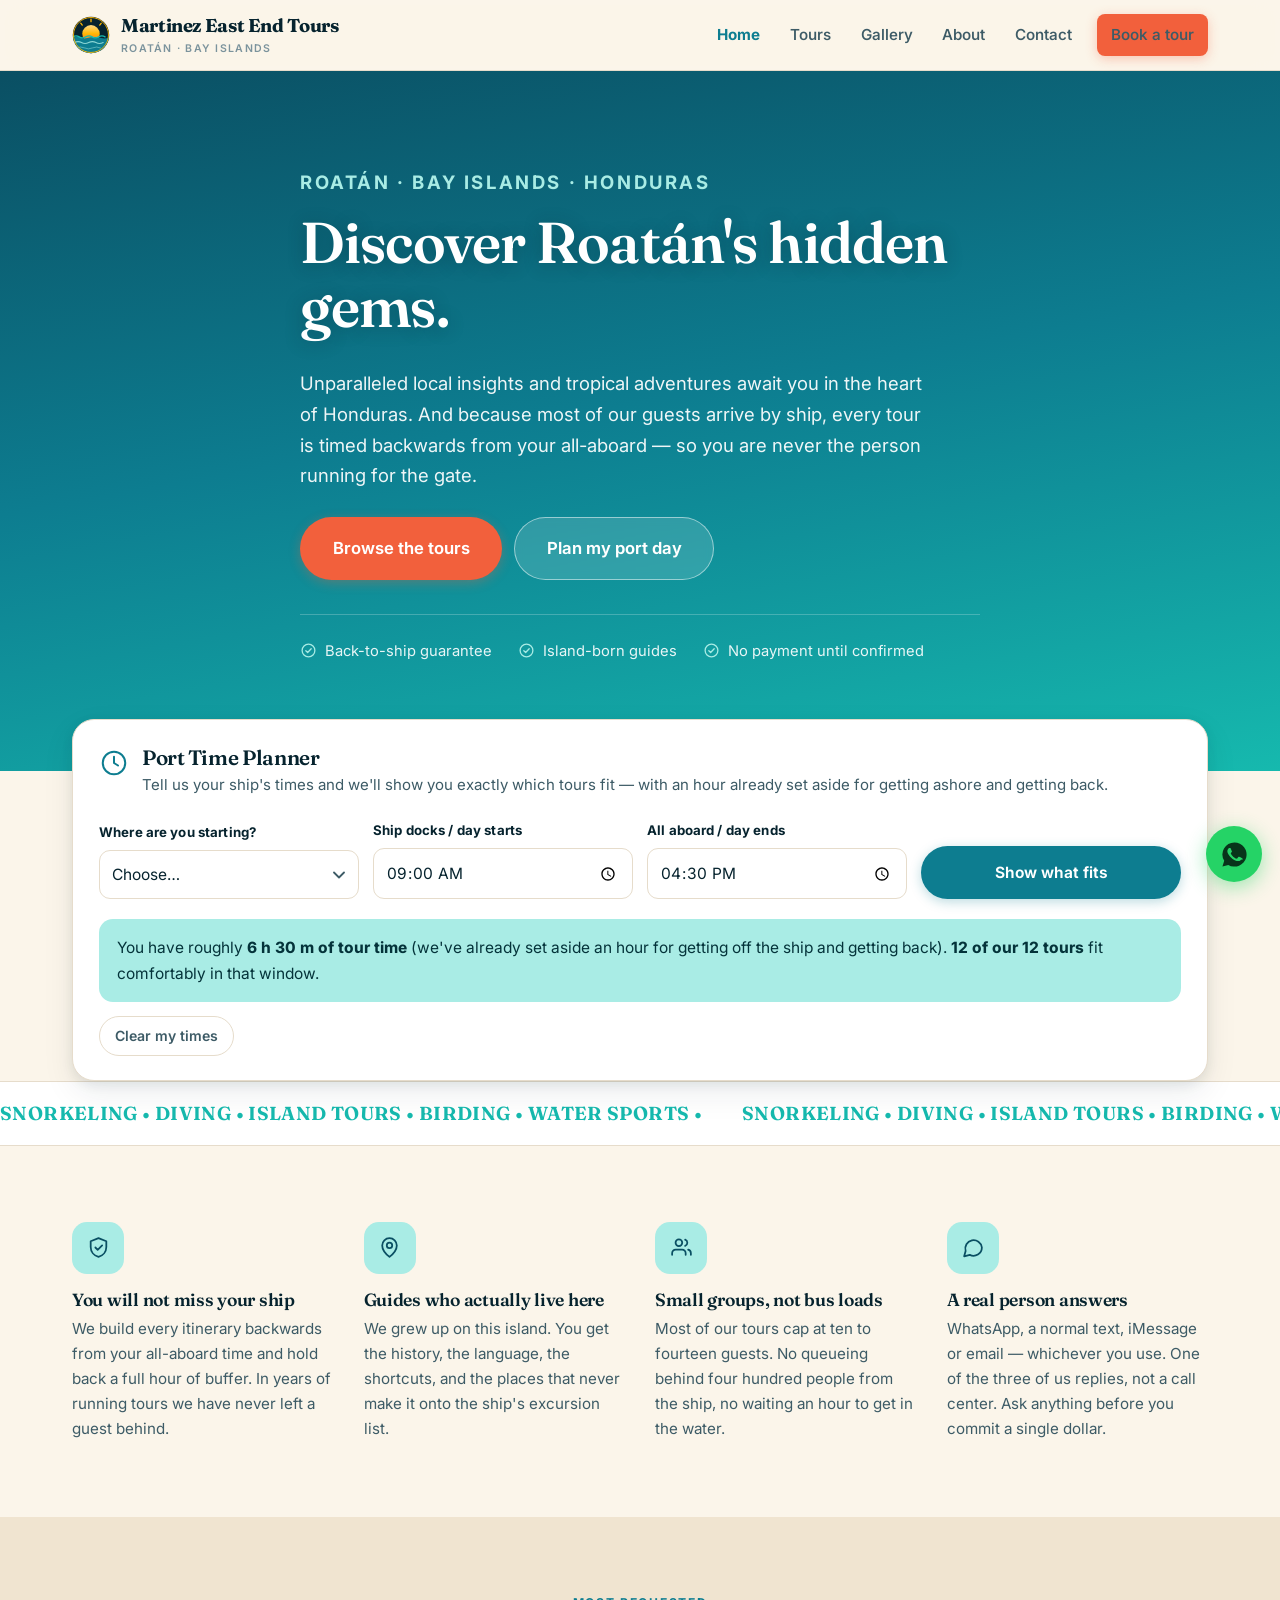
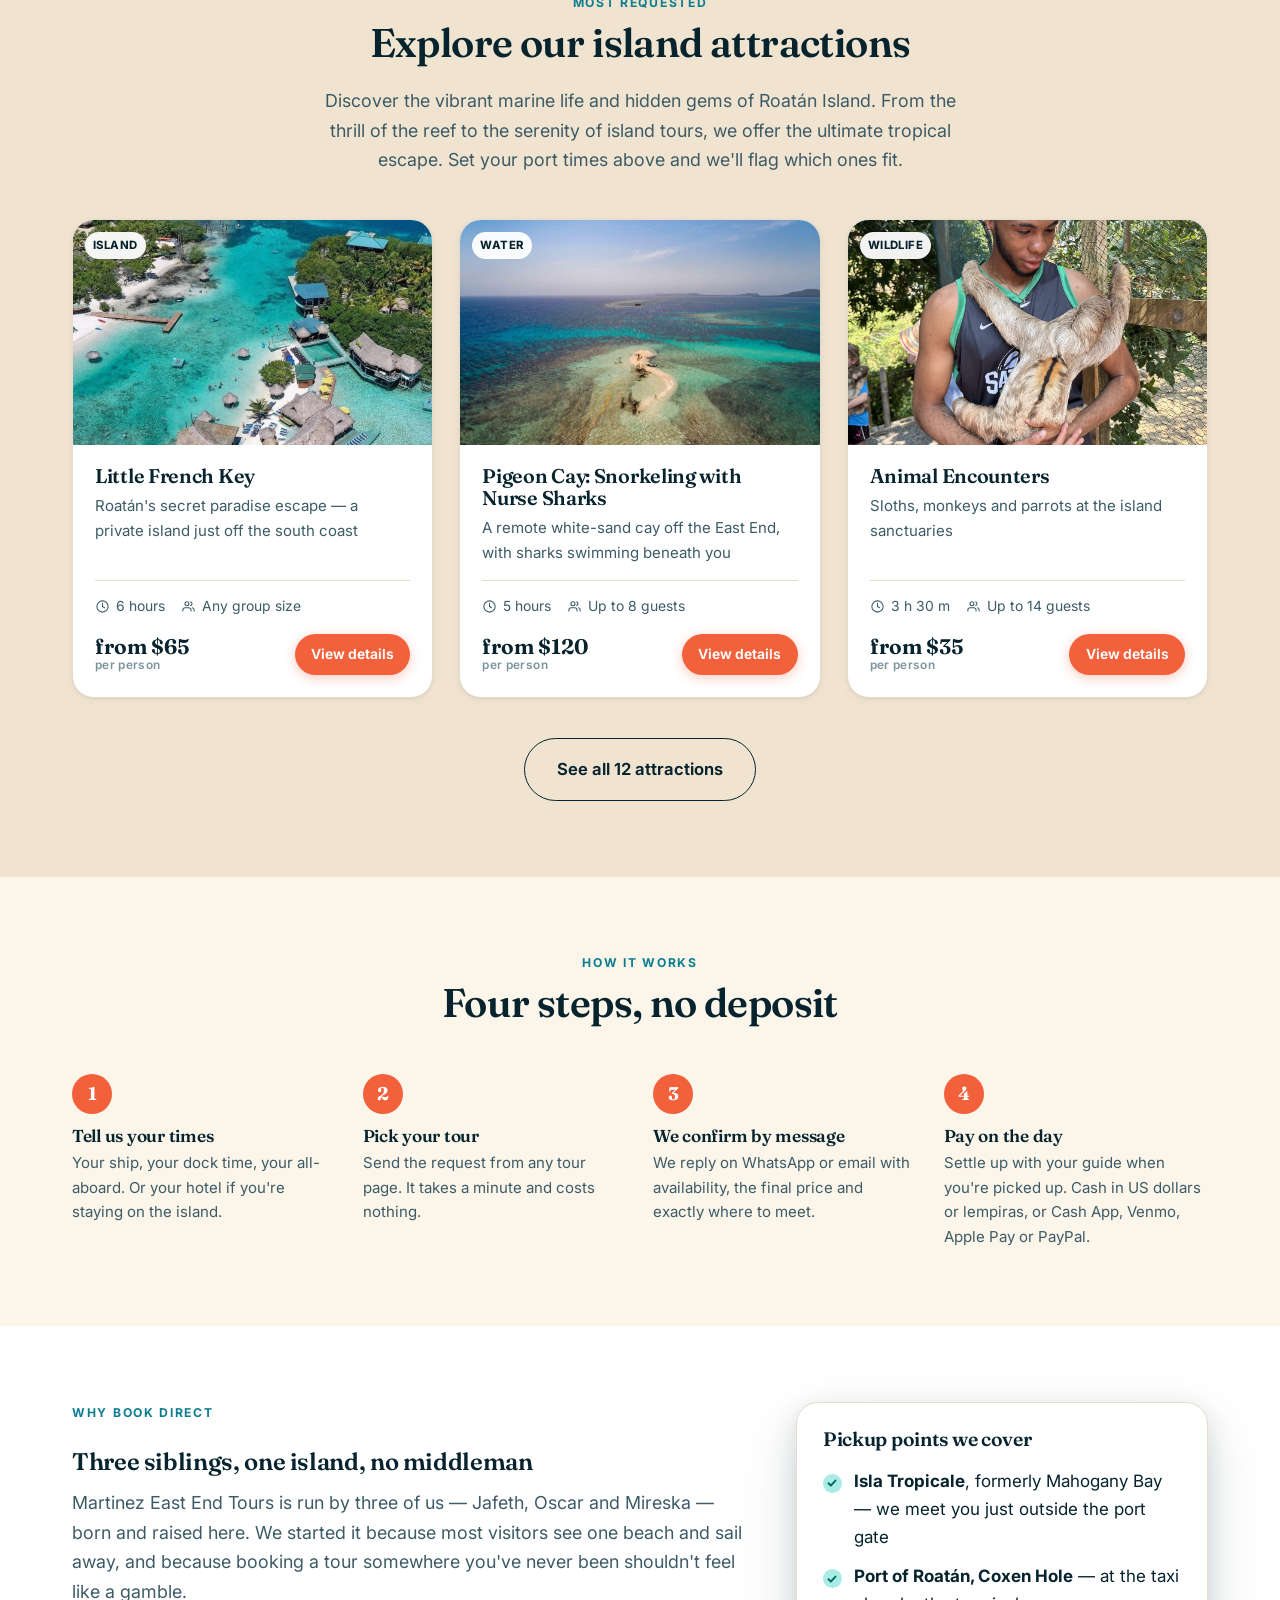
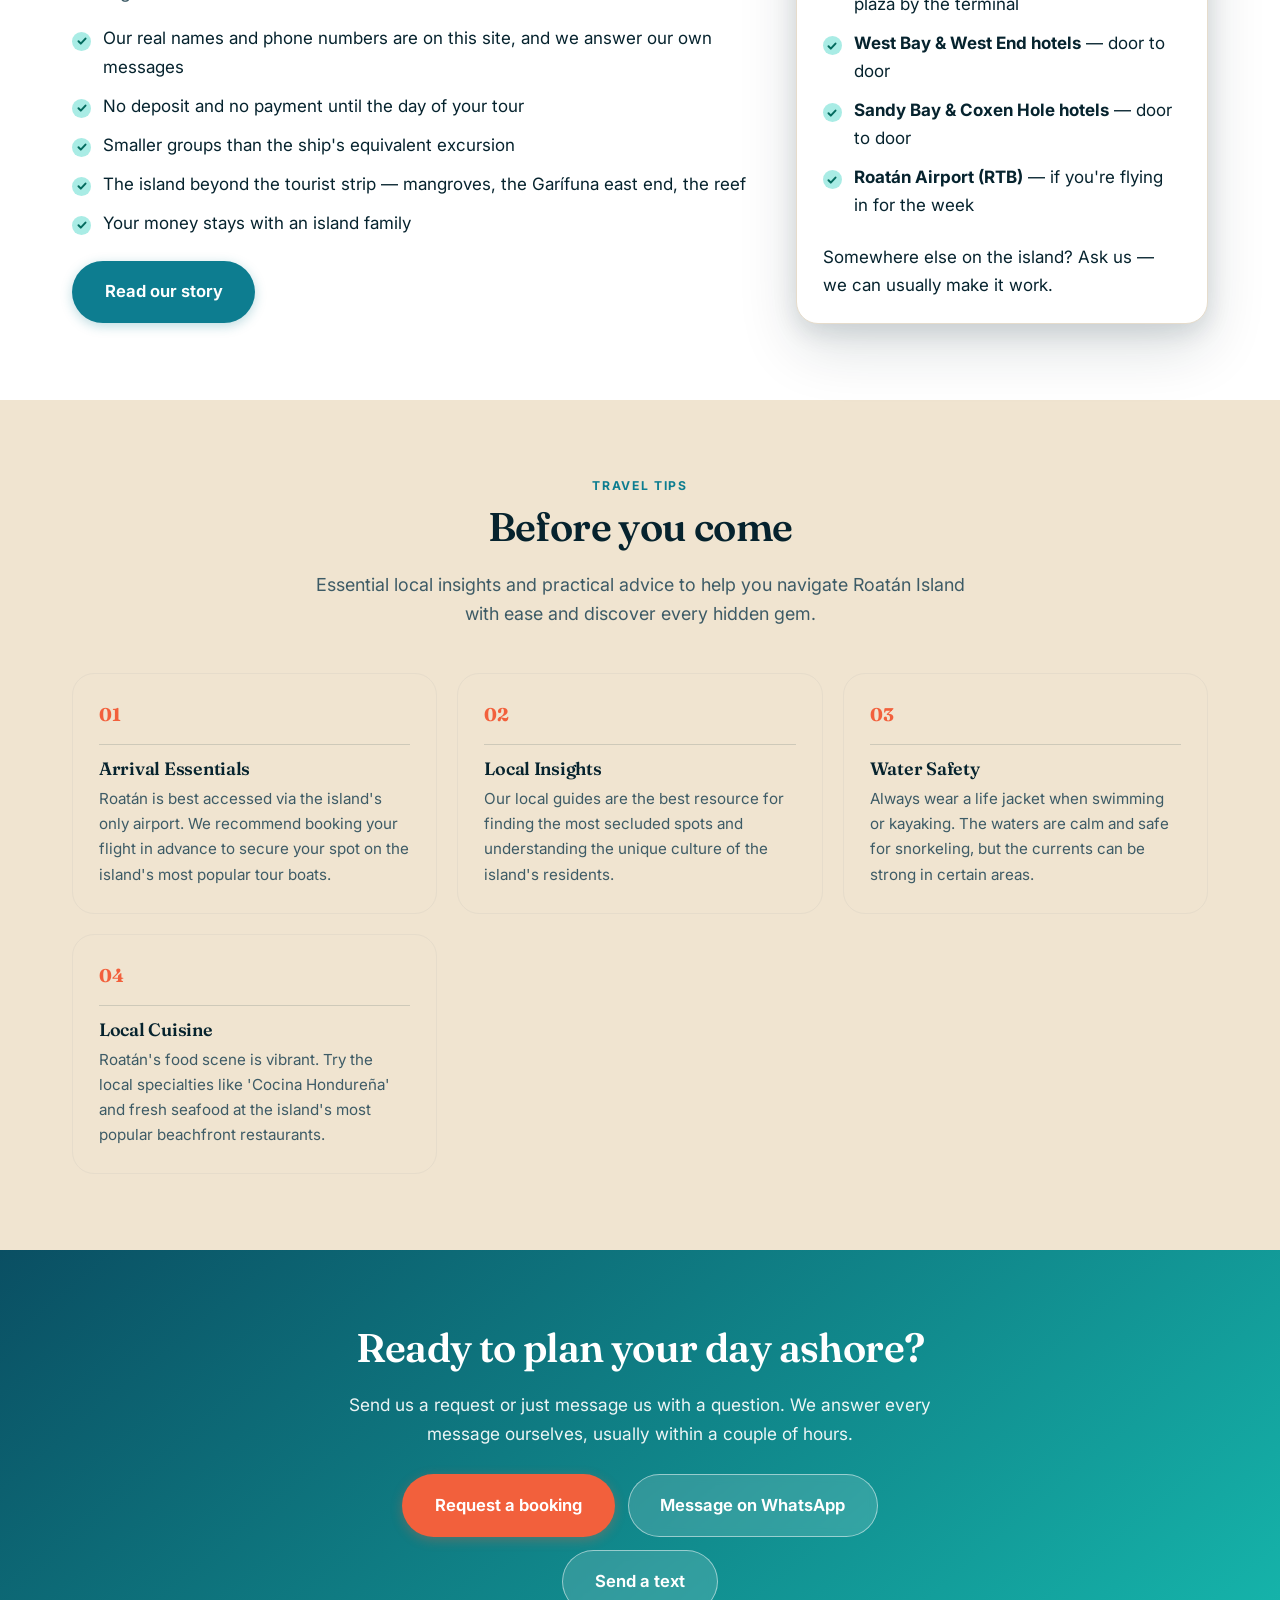
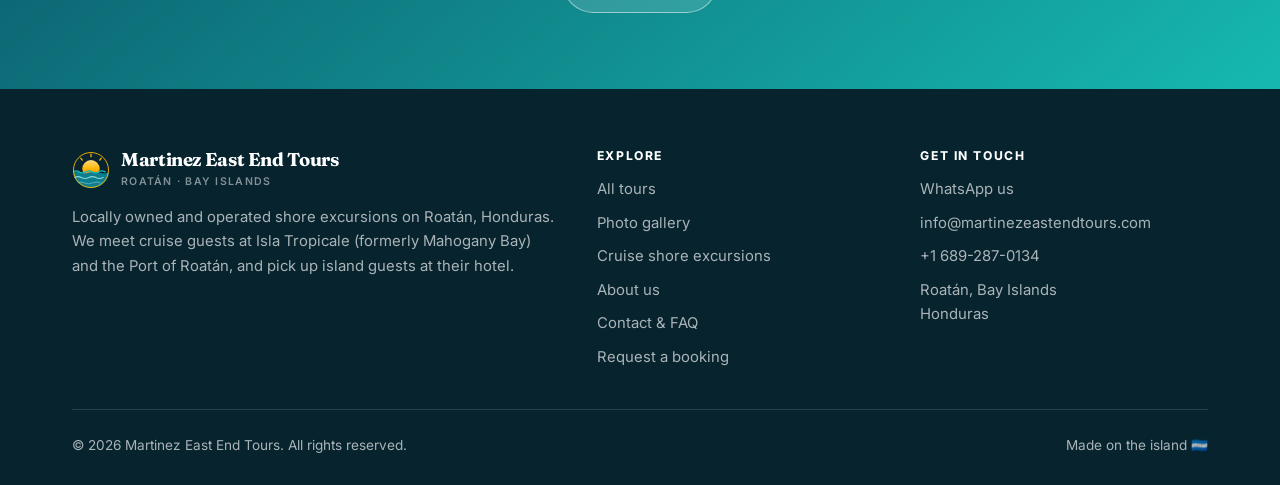
==== commit 4956e7ee: "Fix eight verified defects found in the QA pass Booking form, app.js: book.html restored the saved a" ====
--- a/index.html
+++ b/index.html
@@ -145,7 +145,7 @@
       </div>
       <div class="grid" id="featured"></div>
       <div class="center" style="margin-top:40px">
-        <a class="btn btn--ghost btn--lg" href="tours.html">See all 11 attractions</a>
+        <a class="btn btn--ghost btn--lg" href="tours.html">See all 12 attractions</a>
       </div>
     </div>
   </section>
--- a/assets/css/styles.css
+++ b/assets/css/styles.css
@@ -286,6 +286,12 @@
 .detail__media img,.detail__media svg{ width:100%; height:100%; object-fit:cover; }
 .detail h2{ font-size:1.5rem; margin-top:1.6em; }
 .detail h2:first-of-type{ margin-top:1.1em; }
+
+/* Tour name. The base h1 is hero-scale, which is far too loud sitting
+   directly above the detail grid, so it is sized as a content title. */
+.detail__title{ font-size:clamp(1.9rem, 3.6vw, 2.6rem); margin:0 0 .18em; }
+.detail__tagline{ font-size:1.08rem; color:var(--ink-soft);
+  margin:0 0 28px; max-width:46em; }
 
 .speclist{ display:grid; gap:14px; grid-template-columns:repeat(auto-fit,minmax(150px,1fr));
   padding:20px; background:var(--white); border:1px solid var(--line); border-radius:var(--radius); margin:22px 0; }
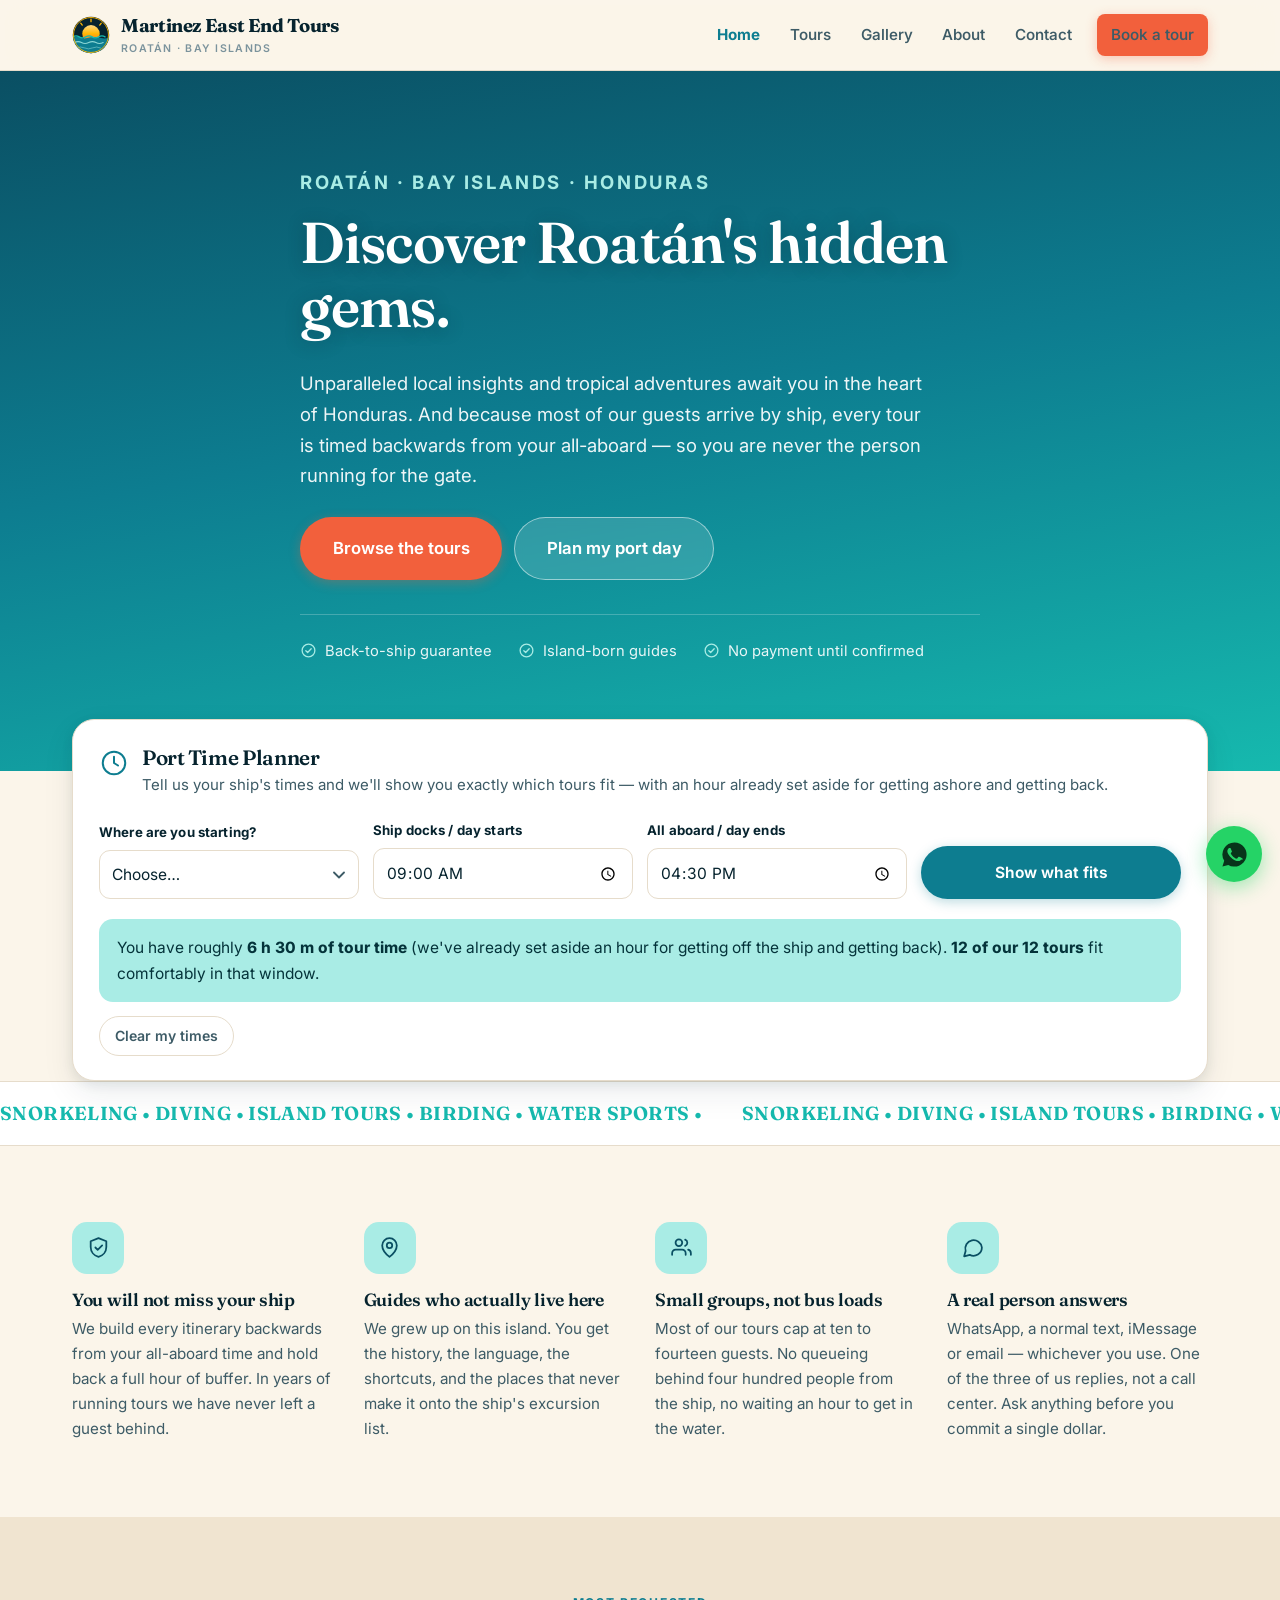
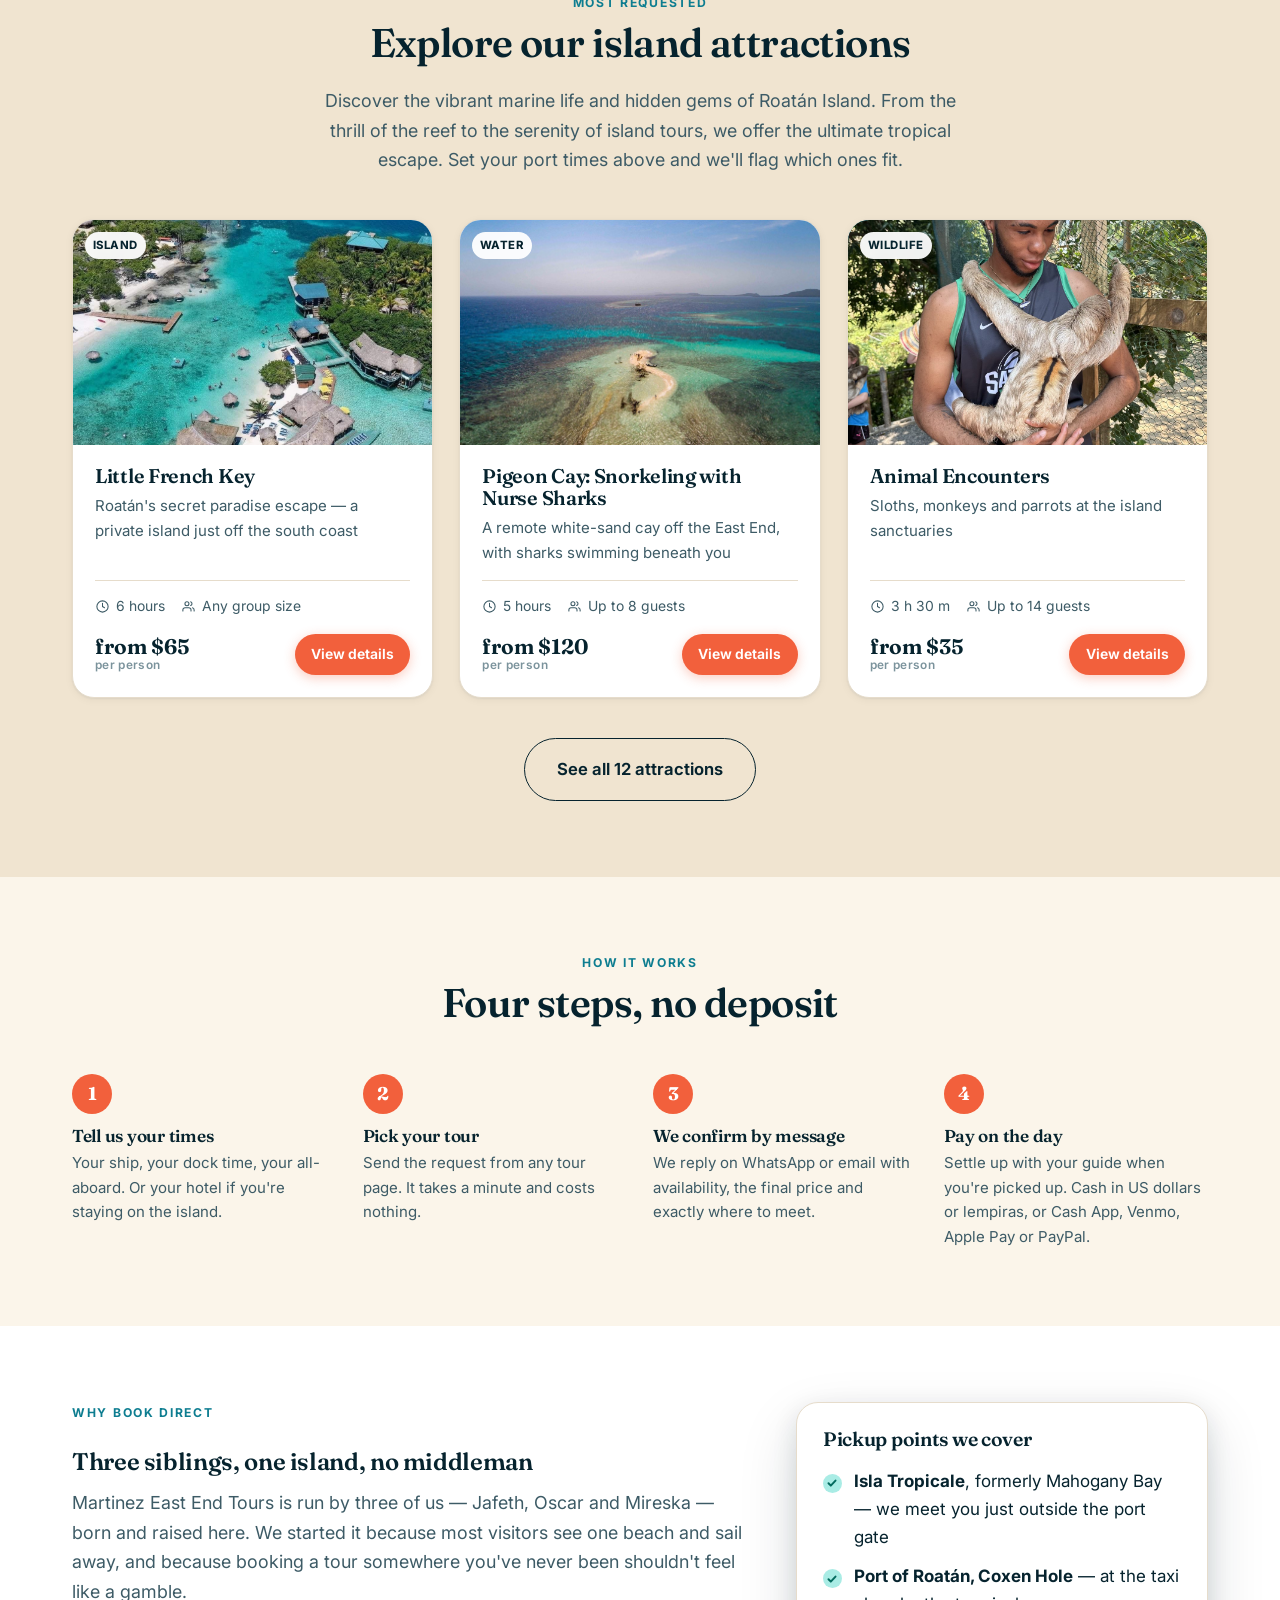
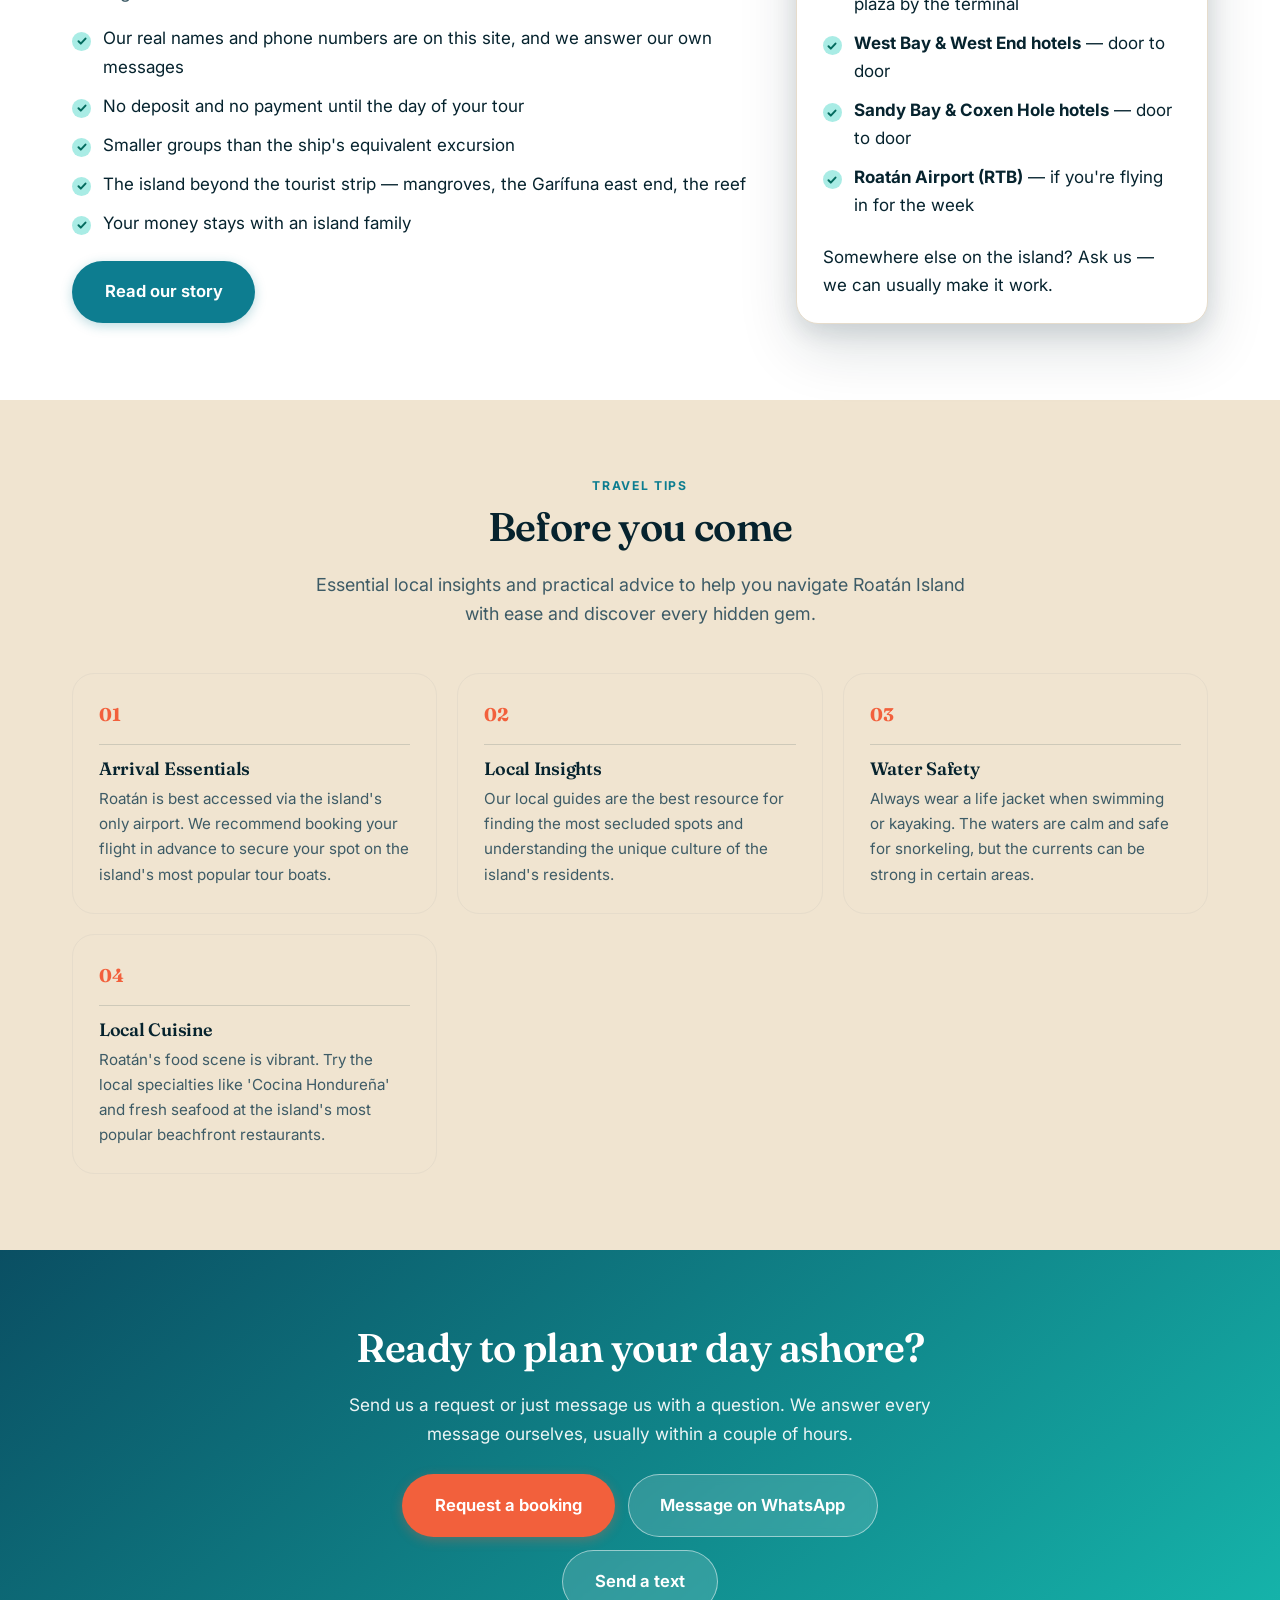
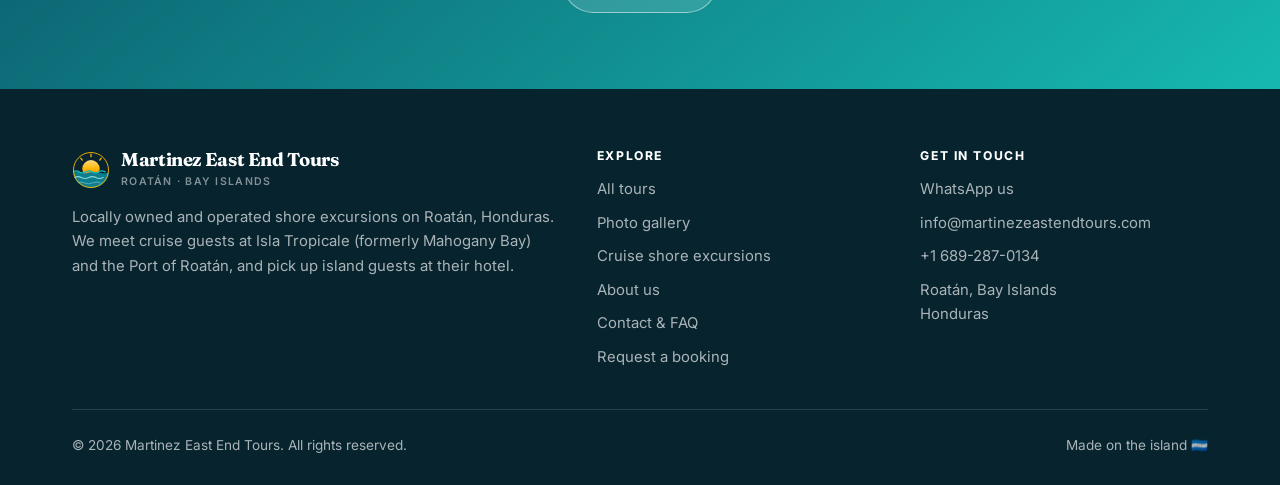
==== commit 666c31d6: "Add per-page SEO metadata and schema.org structured data Every page gains twitter:title/description/" ====
--- a/index.html
+++ b/index.html
@@ -4,16 +4,19 @@
 <meta charset="utf-8">
 <meta name="viewport" content="width=device-width, initial-scale=1">
 <title>Roatán Shore Excursions | Martinez East End Tours</title>
-<meta name="description" content="Shore excursions in Roatán, Honduras, run by three siblings born on the island. The reef, the mangroves and the Garífuna east end — booked direct, no deposit, and every tour timed to get you back before all-aboard.">
+<meta name="description" content="Family-run Roatán shore excursions for cruise passengers — Isla Tropicale &amp; Port of Roatán pickup, every tour timed to get you back before all-aboard.">
 <meta name="theme-color" content="#0d7d90">
 <meta property="og:type" content="website">
 <meta property="og:title" content="Roatán Shore Excursions | Martinez East End Tours">
-<meta property="og:description" content="Locally run shore excursions in Roatán, Honduras. Snorkel the reef, meet the monkeys, zip line the jungle — with pickup at Isla Tropicale (formerly Mahogany Bay) and the Port of Roatán, and every tour timed to get you back before all-aboard.">
+<meta property="og:description" content="Locally run Roatán shore excursions for cruise passengers — pickup at Isla Tropicale (formerly Mahogany Bay) and the Port of Roatán, with every tour timed to get you back before all-aboard.">
 <meta property="og:locale" content="en_US">
 <meta property="og:image" content="https://martinezeastendtours.com/assets/img/logo-1024.png">
 <meta property="og:url" content="https://martinezeastendtours.com/">
 <meta property="og:site_name" content="Martinez East End Tours">
 <meta name="twitter:card" content="summary">
+<meta name="twitter:title" content="Roatán Shore Excursions | Martinez East End Tours">
+<meta name="twitter:description" content="Family-run Roatán shore excursions for cruise passengers — Isla Tropicale &amp; Port of Roatán pickup, every tour timed to get you back before all-aboard.">
+<meta name="twitter:image" content="https://martinezeastendtours.com/assets/img/logo-1024.png">
 <link rel="canonical" href="https://martinezeastendtours.com/">
 <link rel="icon" type="image/svg+xml" href="assets/img/logo-icon.svg">
 <link rel="icon" type="image/png" sizes="32x32" href="assets/img/icon-32.png">
@@ -22,6 +25,27 @@
 <link rel="preconnect" href="https://fonts.gstatic.com" crossorigin>
 <link rel="stylesheet" href="https://fonts.googleapis.com/css2?family=Fraunces:opsz,wght@9..144,500;9..144,600;9..144,700&family=Inter:wght@400;500;600;700&display=swap">
 <link rel="stylesheet" href="assets/css/styles.css">
+<script type="application/ld+json">
+{
+  "@context": "https://schema.org",
+  "@type": "TravelAgency",
+  "name": "Martinez East End Tours",
+  "image": "https://martinezeastendtours.com/assets/img/logo-1024.png",
+  "url": "https://martinezeastendtours.com/",
+  "telephone": "+1 689-287-0134",
+  "email": "info@martinezeastendtours.com",
+  "address": {
+    "@type": "PostalAddress",
+    "addressLocality": "Roatán",
+    "addressRegion": "Bay Islands",
+    "addressCountry": "HN"
+  },
+  "areaServed": {
+    "@type": "Place",
+    "name": "Roatán, Bay Islands, Honduras"
+  }
+}
+</script>
 </head>
 <body>
 <a class="skip" href="#main">Skip to content</a>
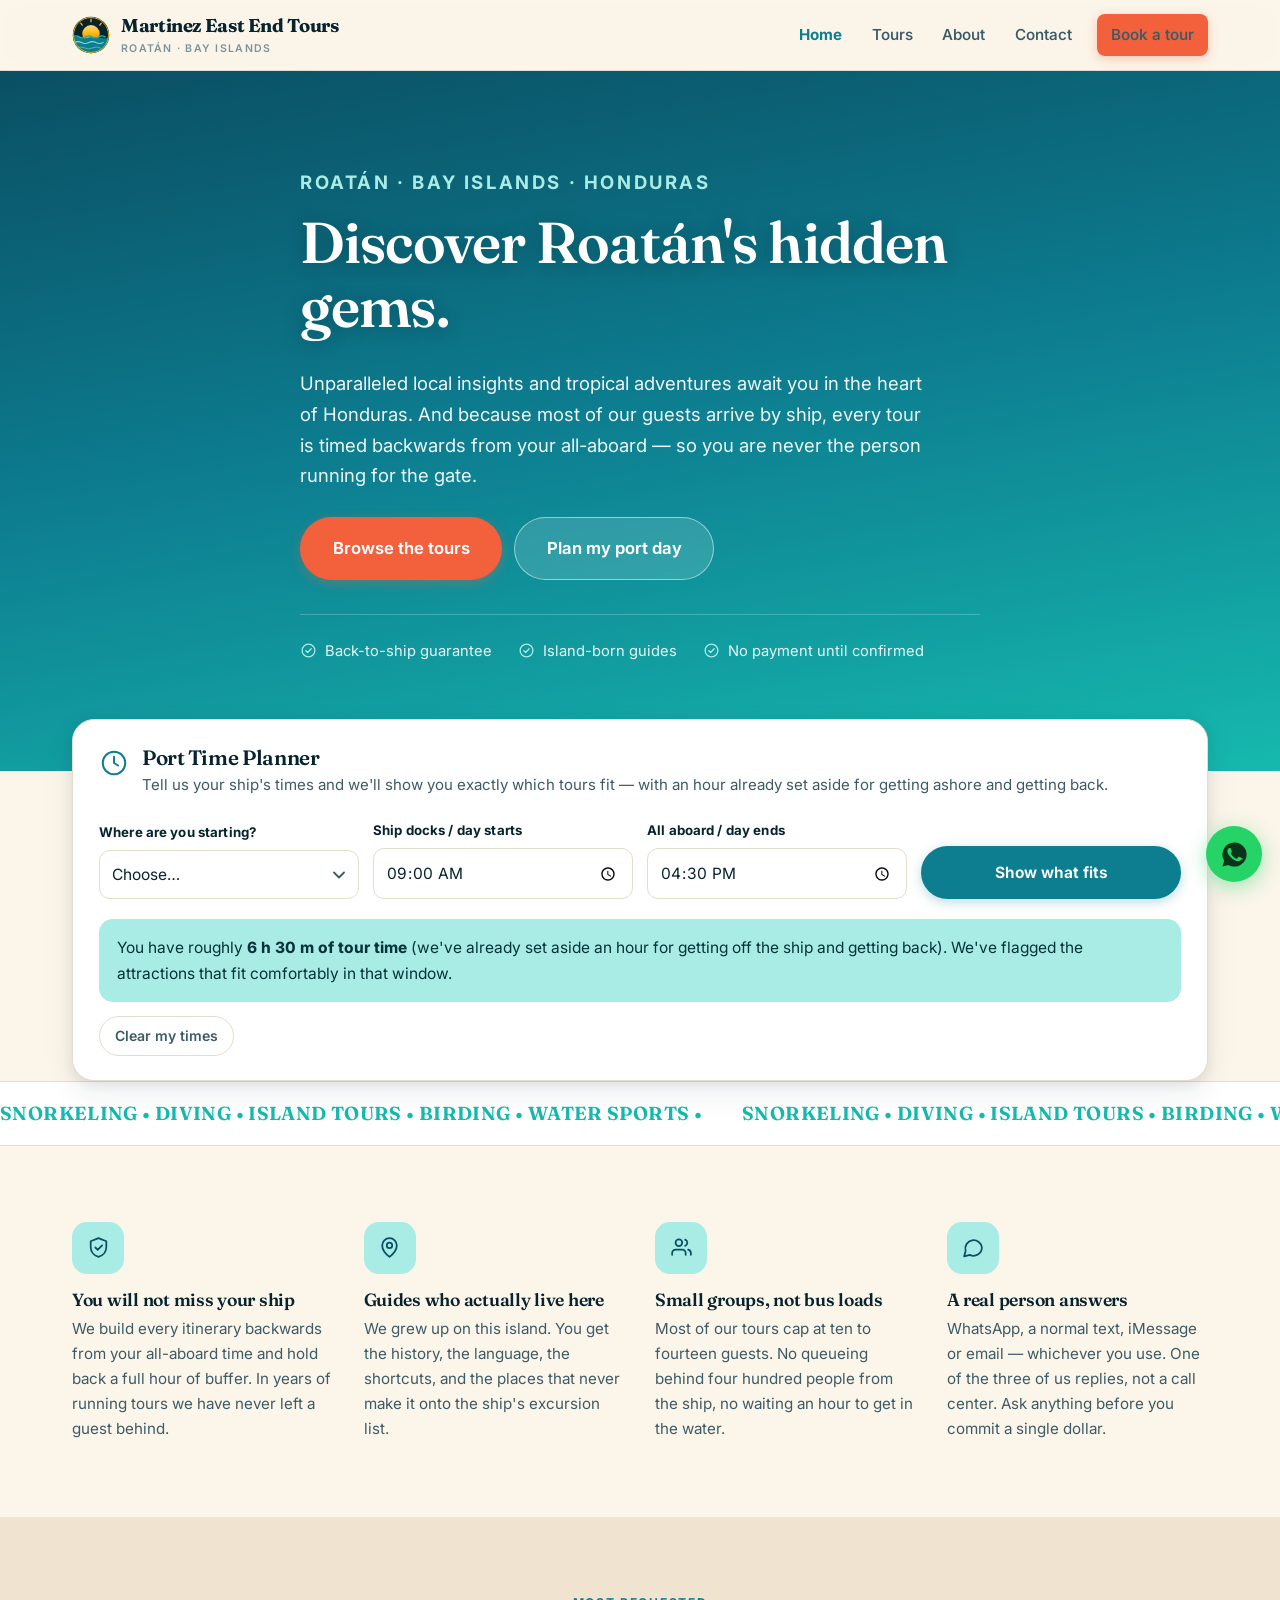
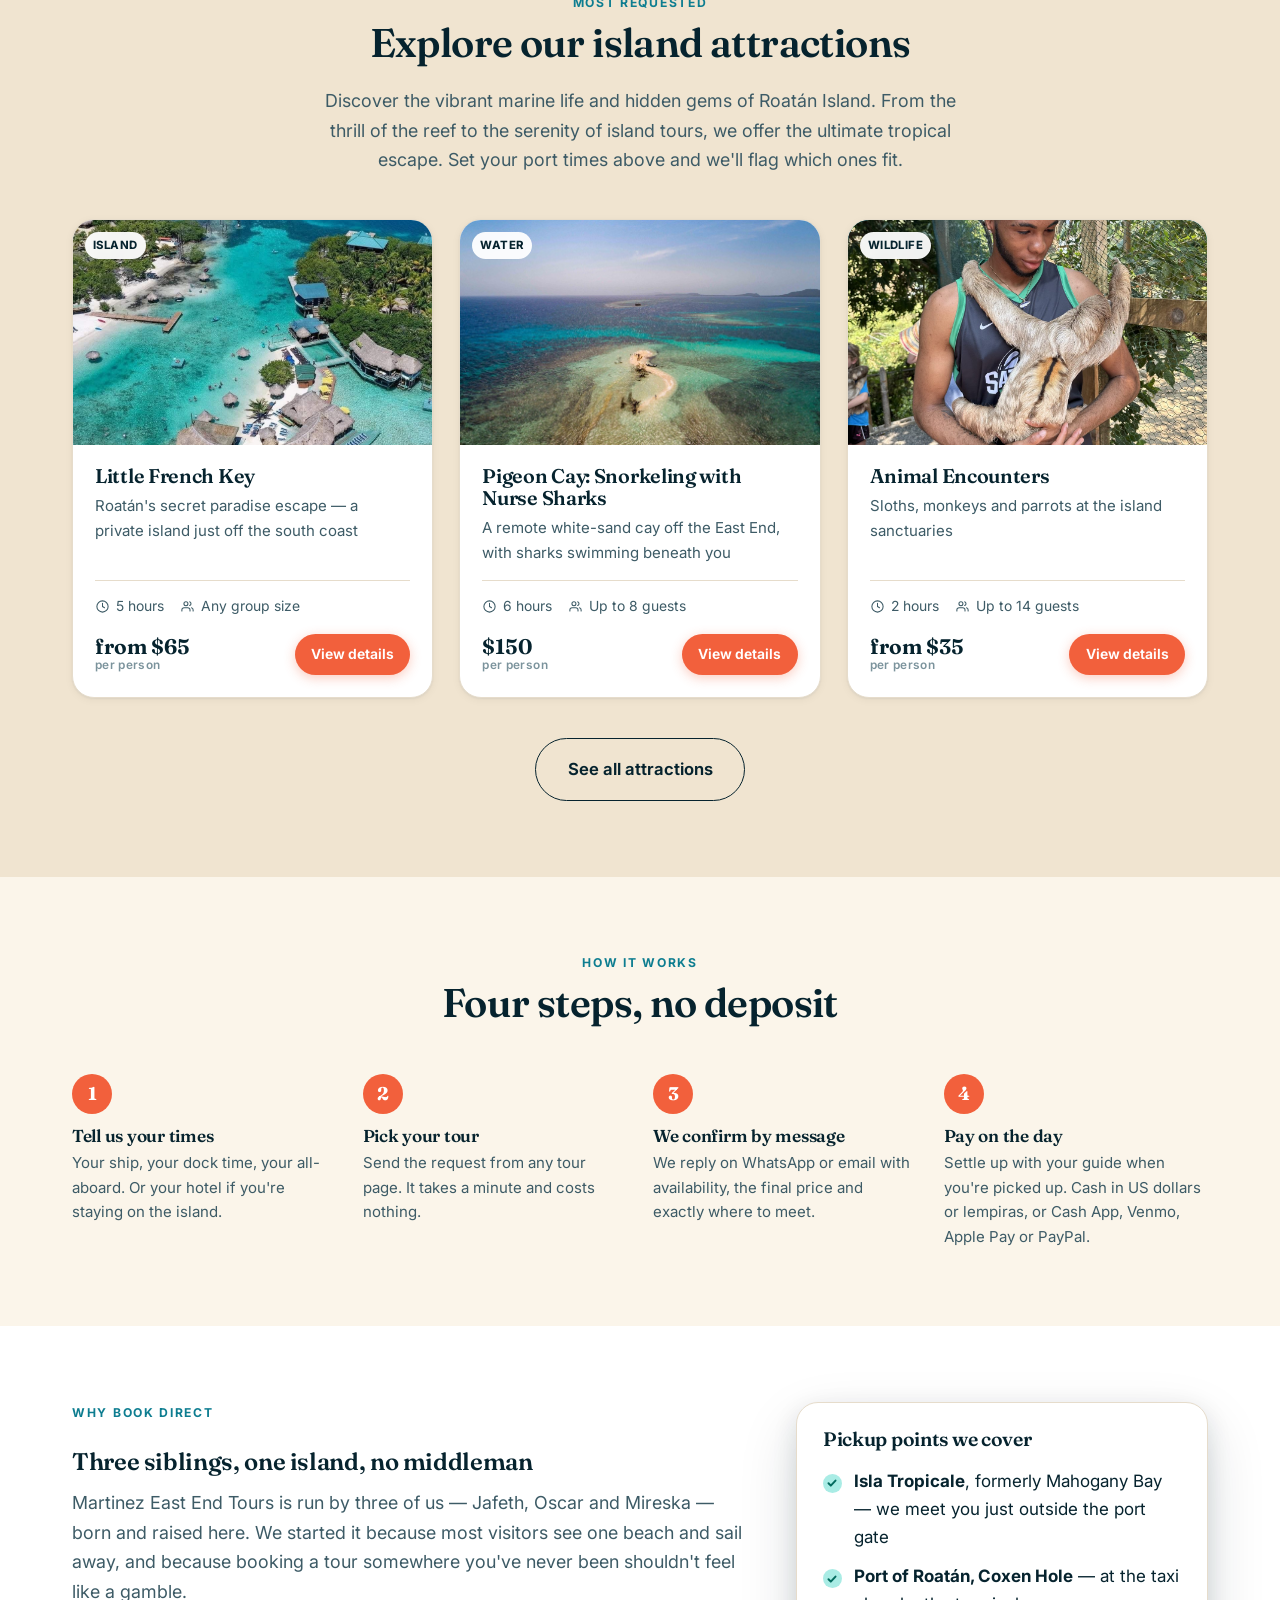
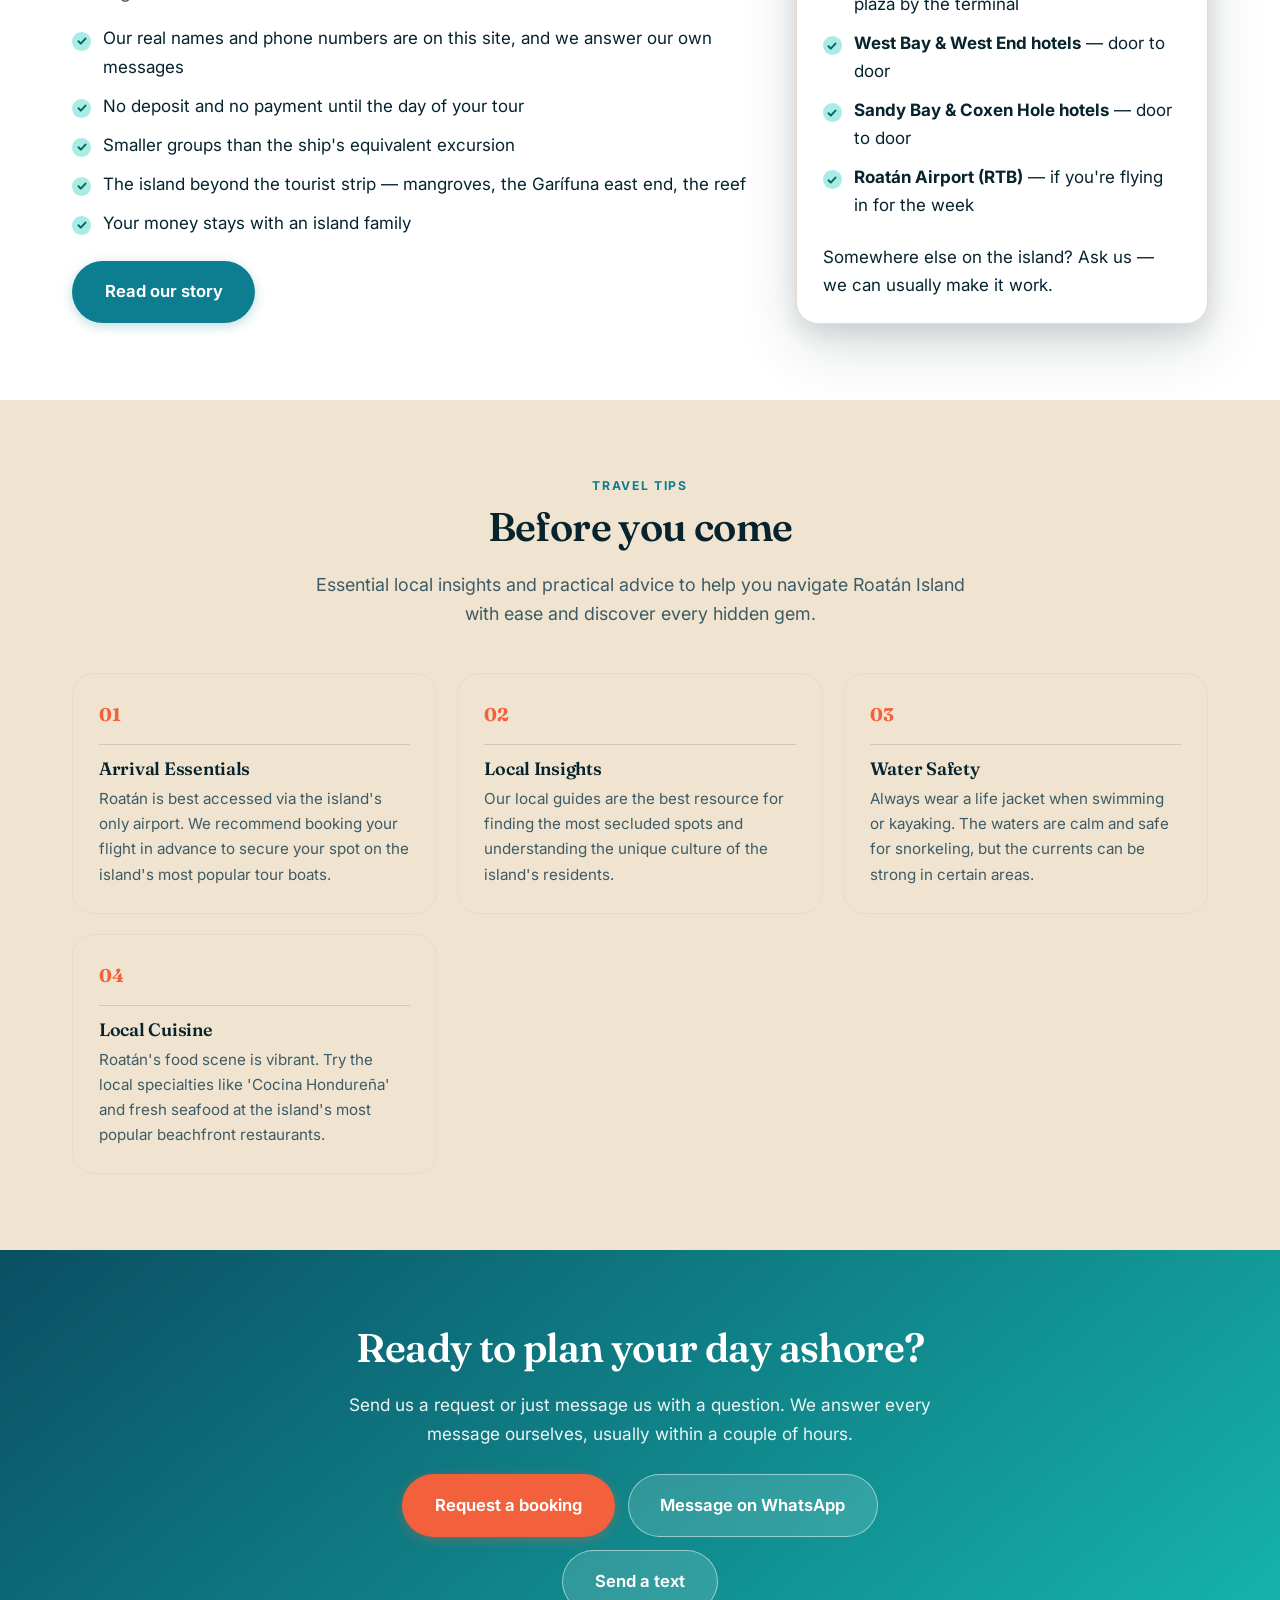
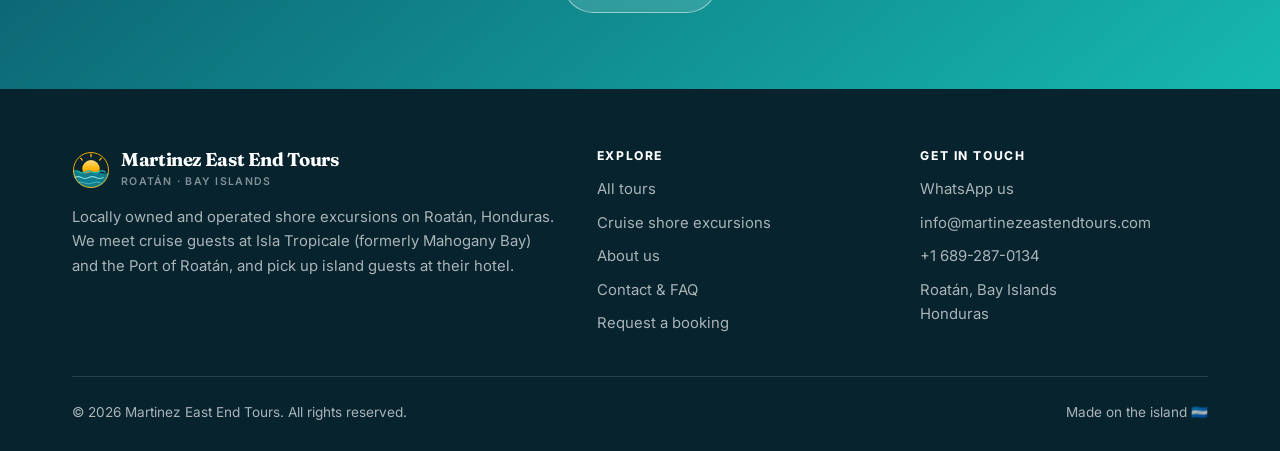
==== commit 0e6e138d: "Never put a number on the attractions The homepage read "See all 11 attractions", which was both out" ====
--- a/index.html
+++ b/index.html
@@ -4,19 +4,16 @@
 <meta charset="utf-8">
 <meta name="viewport" content="width=device-width, initial-scale=1">
 <title>Roatán Shore Excursions | Martinez East End Tours</title>
-<meta name="description" content="Family-run Roatán shore excursions for cruise passengers — Isla Tropicale &amp; Port of Roatán pickup, every tour timed to get you back before all-aboard.">
+<meta name="description" content="Shore excursions in Roatán, Honduras, run by three siblings born on the island. The reef, the mangroves and the Garífuna east end — booked direct, no deposit, and every tour timed to get you back before all-aboard.">
 <meta name="theme-color" content="#0d7d90">
 <meta property="og:type" content="website">
 <meta property="og:title" content="Roatán Shore Excursions | Martinez East End Tours">
-<meta property="og:description" content="Locally run Roatán shore excursions for cruise passengers — pickup at Isla Tropicale (formerly Mahogany Bay) and the Port of Roatán, with every tour timed to get you back before all-aboard.">
+<meta property="og:description" content="Locally run shore excursions in Roatán, Honduras. Snorkel the reef, meet the monkeys, zip line the jungle — with pickup at Isla Tropicale (formerly Mahogany Bay) and the Port of Roatán, and every tour timed to get you back before all-aboard.">
 <meta property="og:locale" content="en_US">
 <meta property="og:image" content="https://martinezeastendtours.com/assets/img/logo-1024.png">
 <meta property="og:url" content="https://martinezeastendtours.com/">
 <meta property="og:site_name" content="Martinez East End Tours">
 <meta name="twitter:card" content="summary">
-<meta name="twitter:title" content="Roatán Shore Excursions | Martinez East End Tours">
-<meta name="twitter:description" content="Family-run Roatán shore excursions for cruise passengers — Isla Tropicale &amp; Port of Roatán pickup, every tour timed to get you back before all-aboard.">
-<meta name="twitter:image" content="https://martinezeastendtours.com/assets/img/logo-1024.png">
 <link rel="canonical" href="https://martinezeastendtours.com/">
 <link rel="icon" type="image/svg+xml" href="assets/img/logo-icon.svg">
 <link rel="icon" type="image/png" sizes="32x32" href="assets/img/icon-32.png">
@@ -25,27 +22,6 @@
 <link rel="preconnect" href="https://fonts.gstatic.com" crossorigin>
 <link rel="stylesheet" href="https://fonts.googleapis.com/css2?family=Fraunces:opsz,wght@9..144,500;9..144,600;9..144,700&family=Inter:wght@400;500;600;700&display=swap">
 <link rel="stylesheet" href="assets/css/styles.css">
-<script type="application/ld+json">
-{
-  "@context": "https://schema.org",
-  "@type": "TravelAgency",
-  "name": "Martinez East End Tours",
-  "image": "https://martinezeastendtours.com/assets/img/logo-1024.png",
-  "url": "https://martinezeastendtours.com/",
-  "telephone": "+1 689-287-0134",
-  "email": "info@martinezeastendtours.com",
-  "address": {
-    "@type": "PostalAddress",
-    "addressLocality": "Roatán",
-    "addressRegion": "Bay Islands",
-    "addressCountry": "HN"
-  },
-  "areaServed": {
-    "@type": "Place",
-    "name": "Roatán, Bay Islands, Honduras"
-  }
-}
-</script>
 </head>
 <body>
 <a class="skip" href="#main">Skip to content</a>
@@ -60,7 +36,6 @@
     <nav class="nav" aria-label="Main">
       <a href="index.html" aria-current="page">Home</a>
       <a href="tours.html">Tours</a>
-      <a href="gallery.html">Gallery</a>
       <a href="about.html">About</a>
       <a href="contact.html">Contact</a>
       <a class="btn btn--primary btn--sm" href="book.html">Book a tour</a>
@@ -169,7 +144,7 @@
       </div>
       <div class="grid" id="featured"></div>
       <div class="center" style="margin-top:40px">
-        <a class="btn btn--ghost btn--lg" href="tours.html">See all 12 attractions</a>
+        <a class="btn btn--ghost btn--lg" href="tours.html">See all attractions</a>
       </div>
     </div>
   </section>
@@ -235,32 +210,27 @@
   </section>
 
   <!-- =====================================================================
-       ✏️  REAL GUEST REVIEWS
-       This section is built from the REVIEWS list in assets/js/data.js.
-       That list ships EMPTY and this whole section stays hidden until you
-       put a real review in it — there is deliberately no "no reviews yet"
-       message on a sales page.
-
-       To add one: open assets/js/data.js, find REVIEWS, and follow the
-       example in the comment above it.
-
-       ⚠️ Never invent a review, and never let anyone invent one for you.
-          It is illegal in many countries and it is the fastest way to
-          lose a Tripadvisor listing. Ask real guests instead.
+       ✏️  REAL REVIEWS GO HERE
+       Once you have genuine reviews from guests, paste them in below and
+       delete this comment. Never publish invented reviews — it is illegal
+       in many countries and it is the fastest way to lose a Tripadvisor
+       listing. Ask every happy guest for one; you will have plenty quickly.
+
+       <section class="section section--sand">
+         <div class="wrap">
+           <div class="center narrow" style="margin-bottom:44px">
+             <p class="eyebrow">Guest reviews</p>
+             <h2>What our guests say</h2>
+           </div>
+           <div class="grid">
+             <article class="card"><div class="card__body">
+               <p>"Their words here."</p>
+               <p class="card__tag"><strong>Guest name</strong> · Ship or month</p>
+             </div></article>
+           </div>
+         </div>
+       </section>
   ====================================================================== -->
-  <section class="section section--sand" id="reviewsSection" hidden>
-    <div class="wrap">
-      <div class="center narrow" style="margin-bottom:44px">
-        <p class="eyebrow">Guest reviews</p>
-        <h2>What our guests say</h2>
-        <p class="lede">In their own words, from guests who have been out with us.</p>
-      </div>
-      <div class="grid" id="reviews"></div>
-      <div class="center" style="margin-top:40px">
-        <a class="btn btn--ghost btn--lg" href="tours.html">See what they booked</a>
-      </div>
-    </div>
-  </section>
 
   <section class="section section--sand">
     <div class="wrap">
@@ -306,7 +276,6 @@
         <h4>Explore</h4>
         <ul>
           <li><a href="tours.html">All tours</a></li>
-          <li><a href="gallery.html">Photo gallery</a></li>
           <li><a href="tours.html">Cruise shore excursions</a></li>
           <li><a href="about.html">About us</a></li>
           <li><a href="contact.html">Contact &amp; FAQ</a></li>
